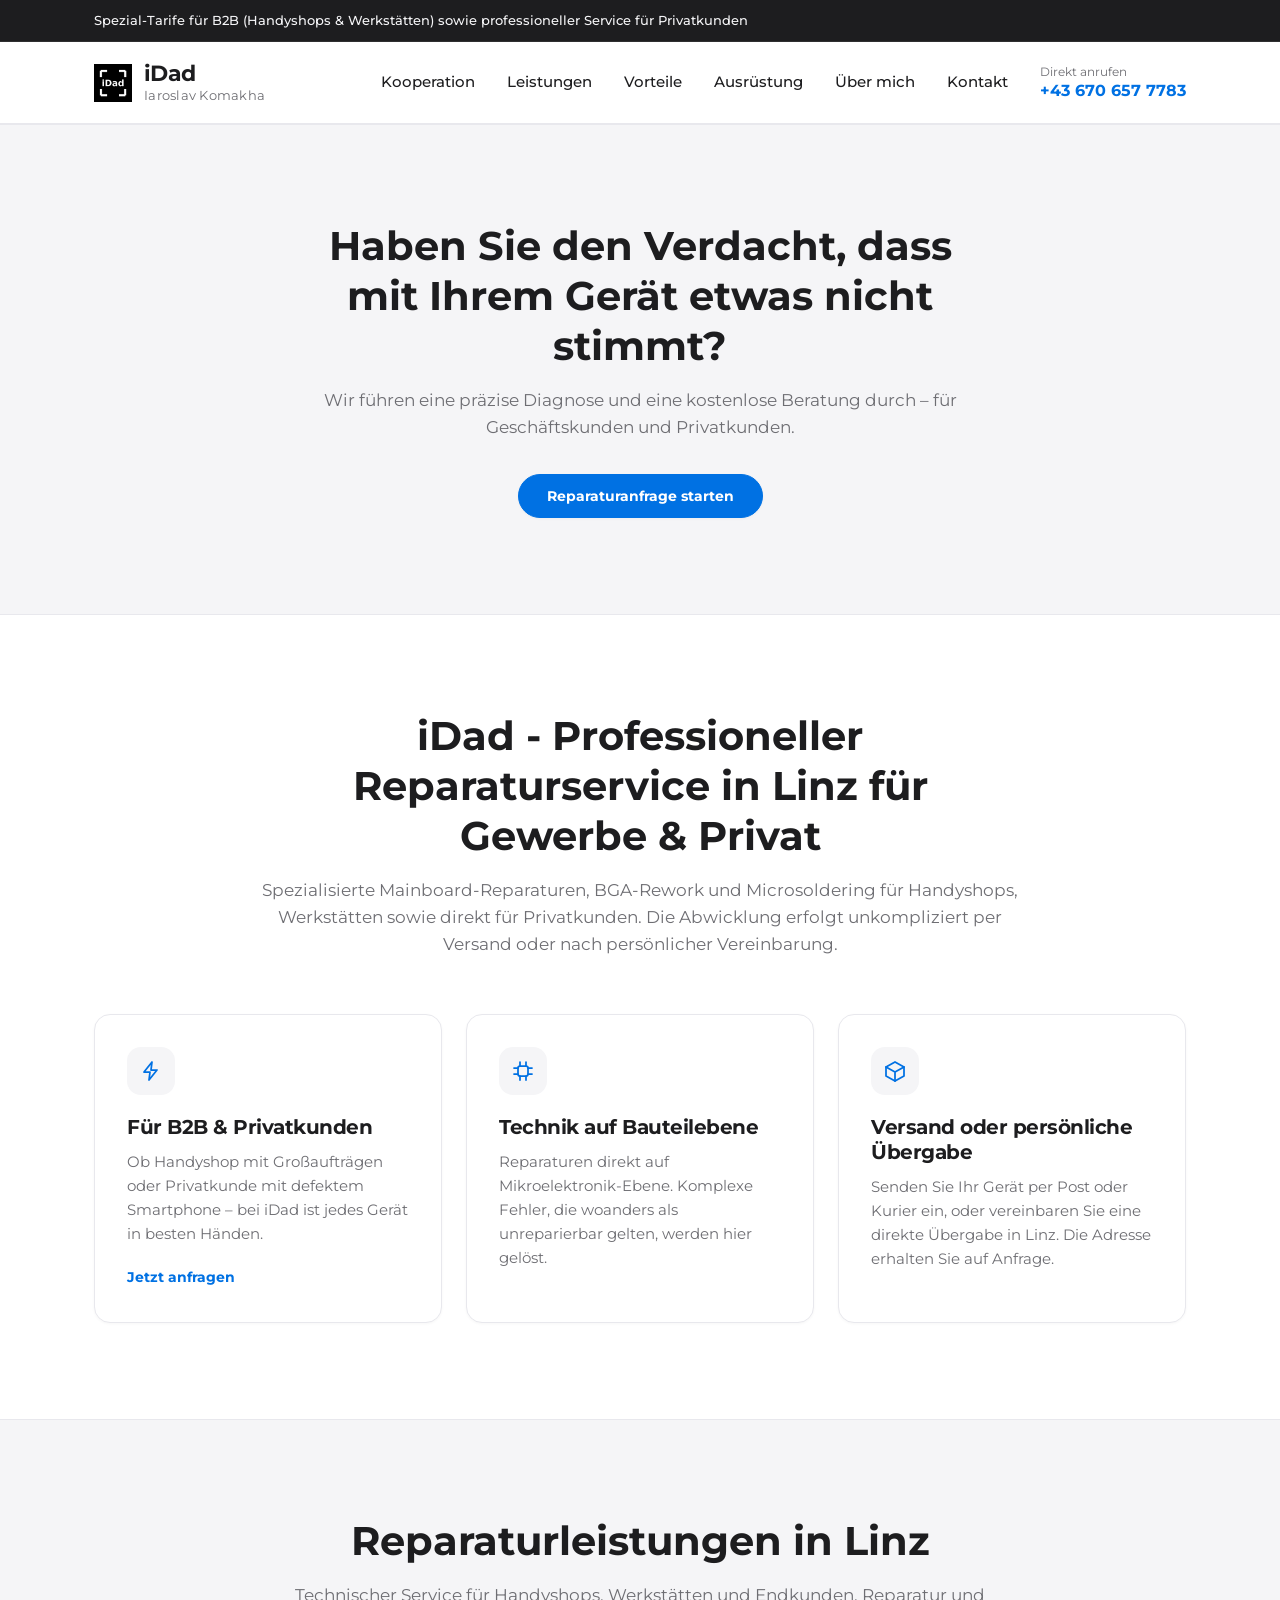
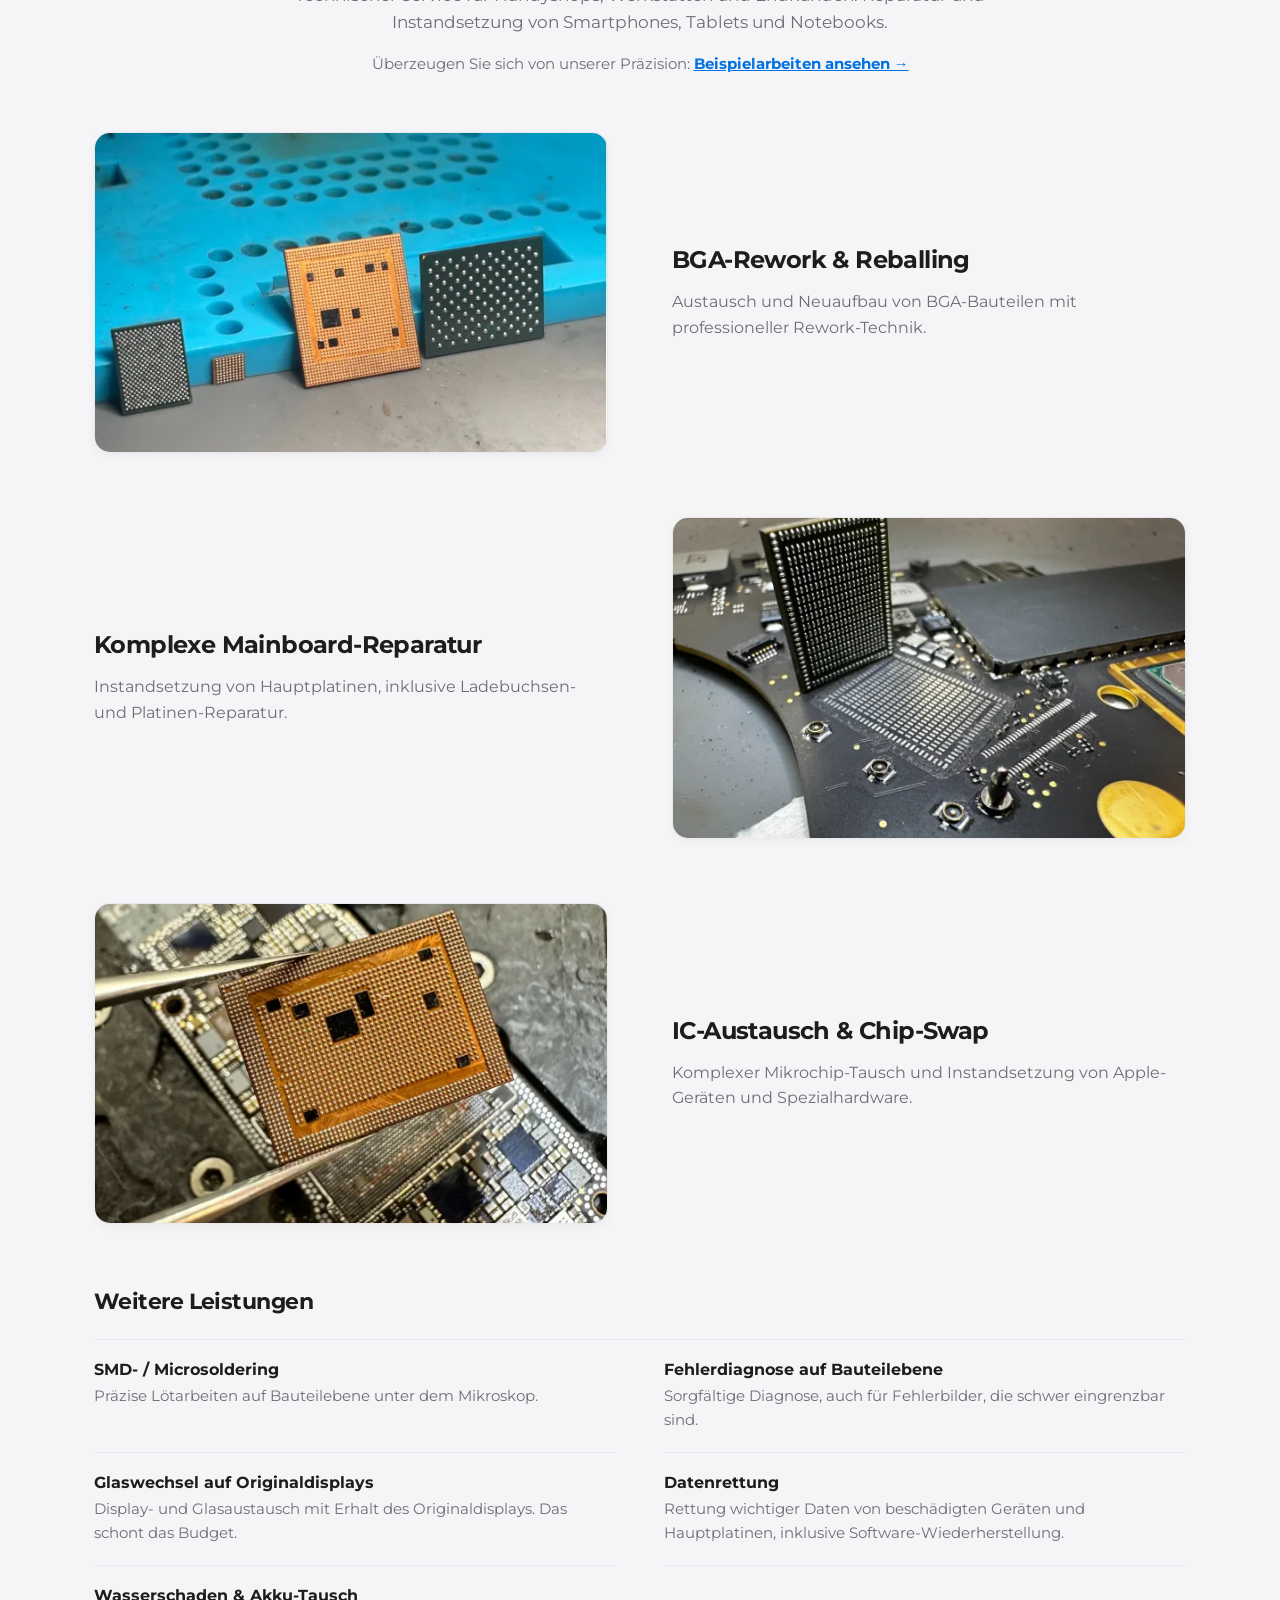
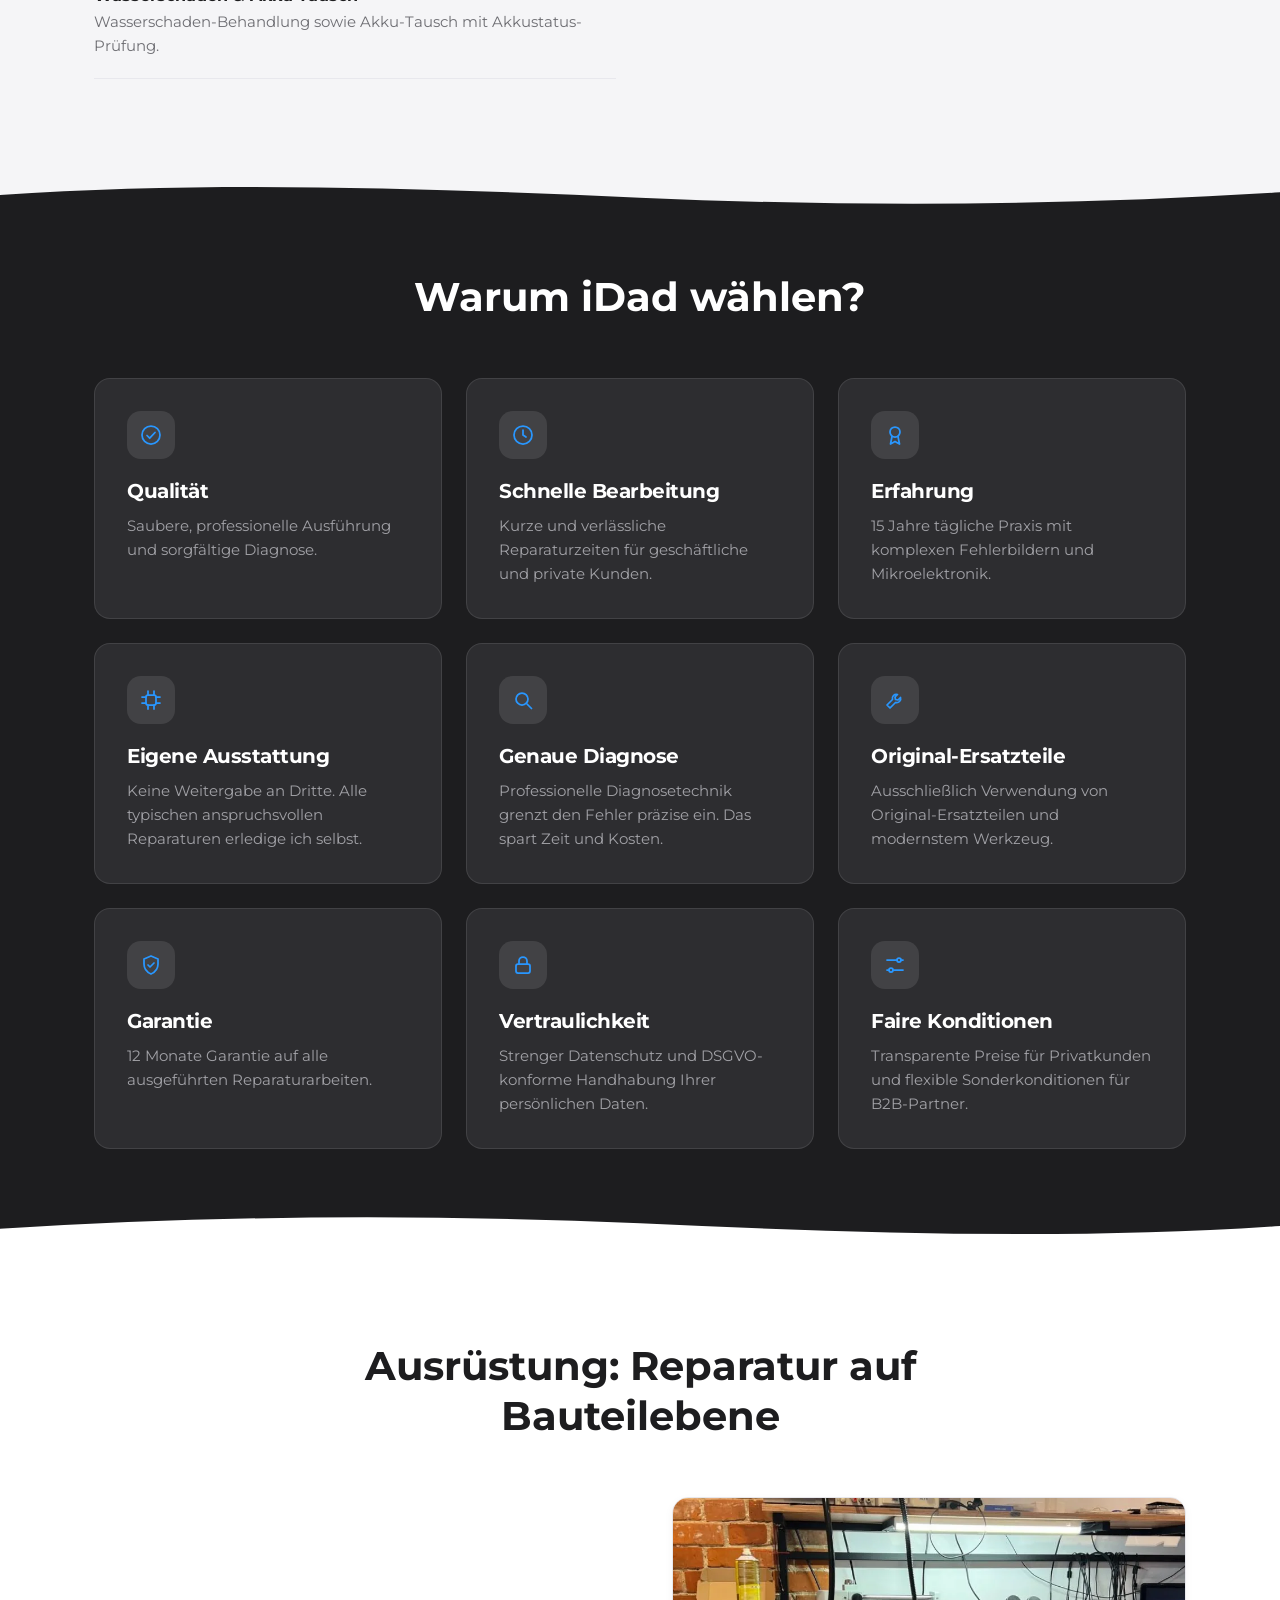
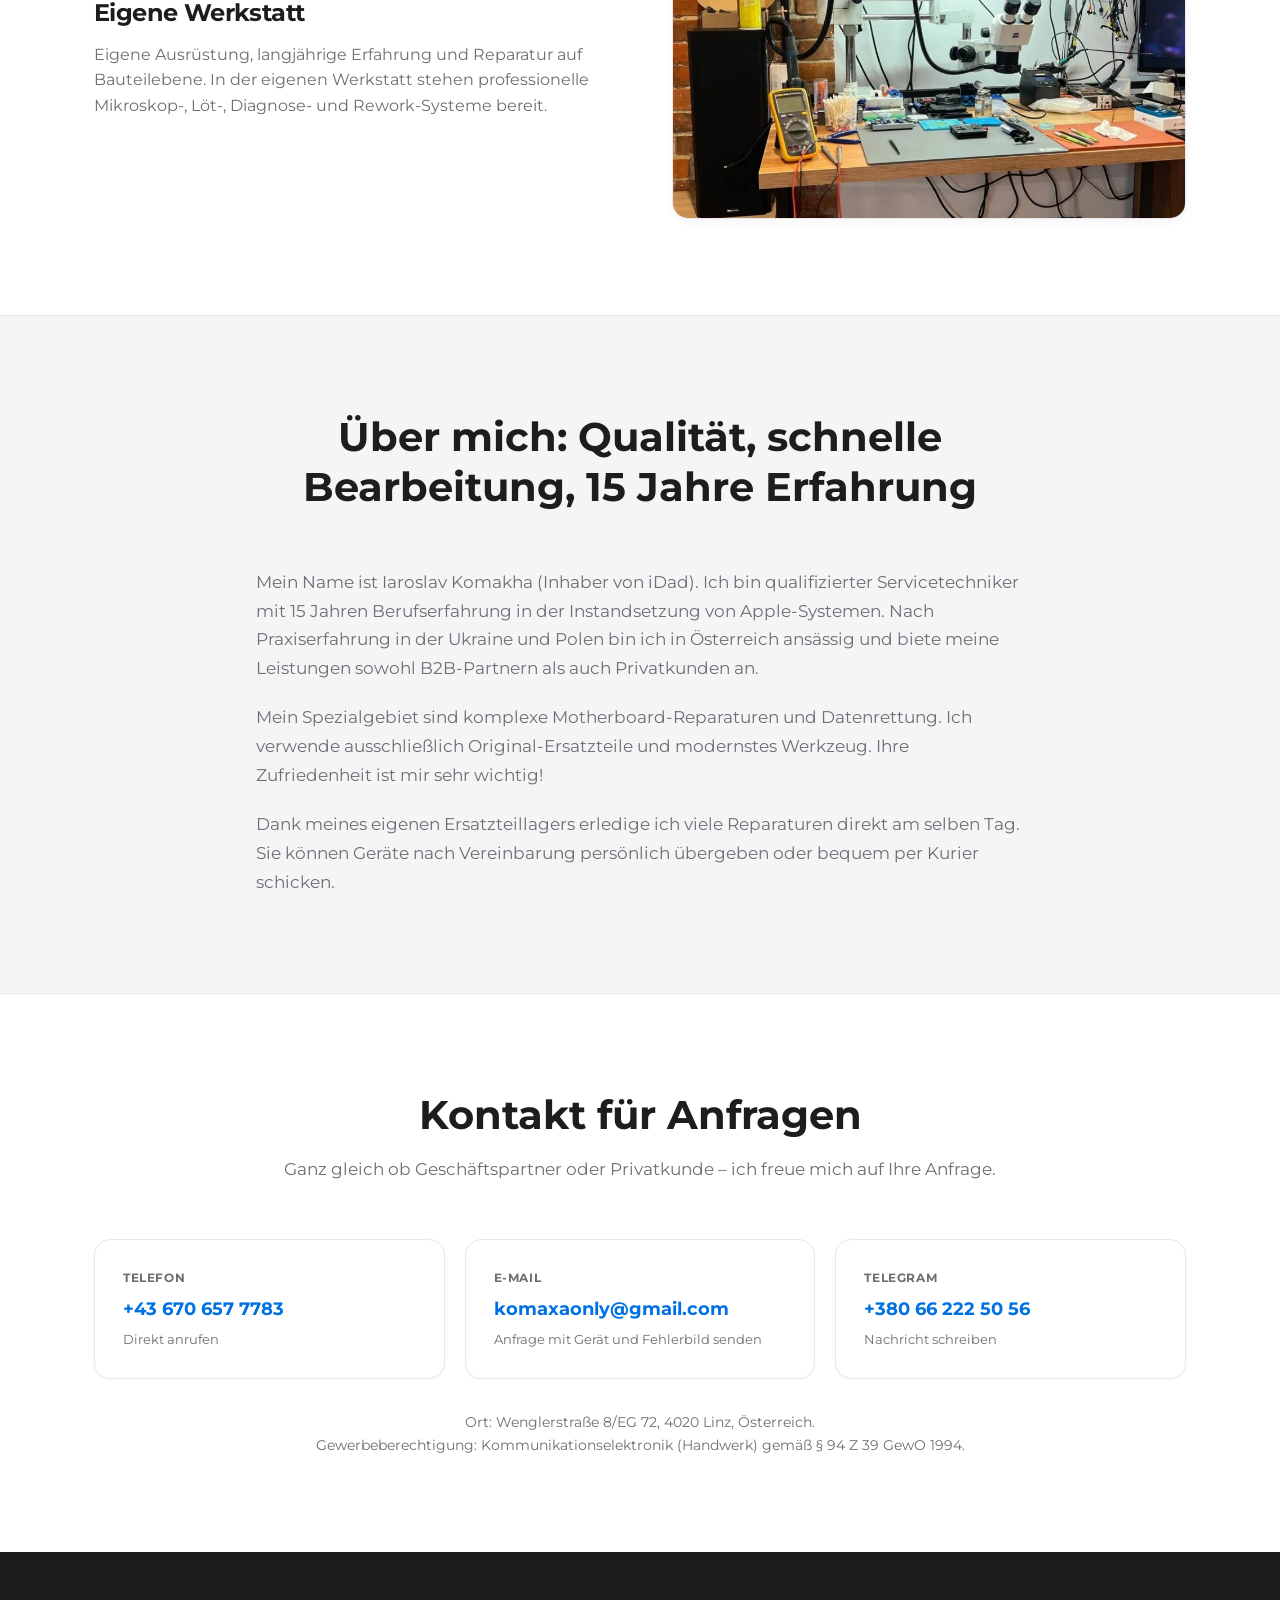
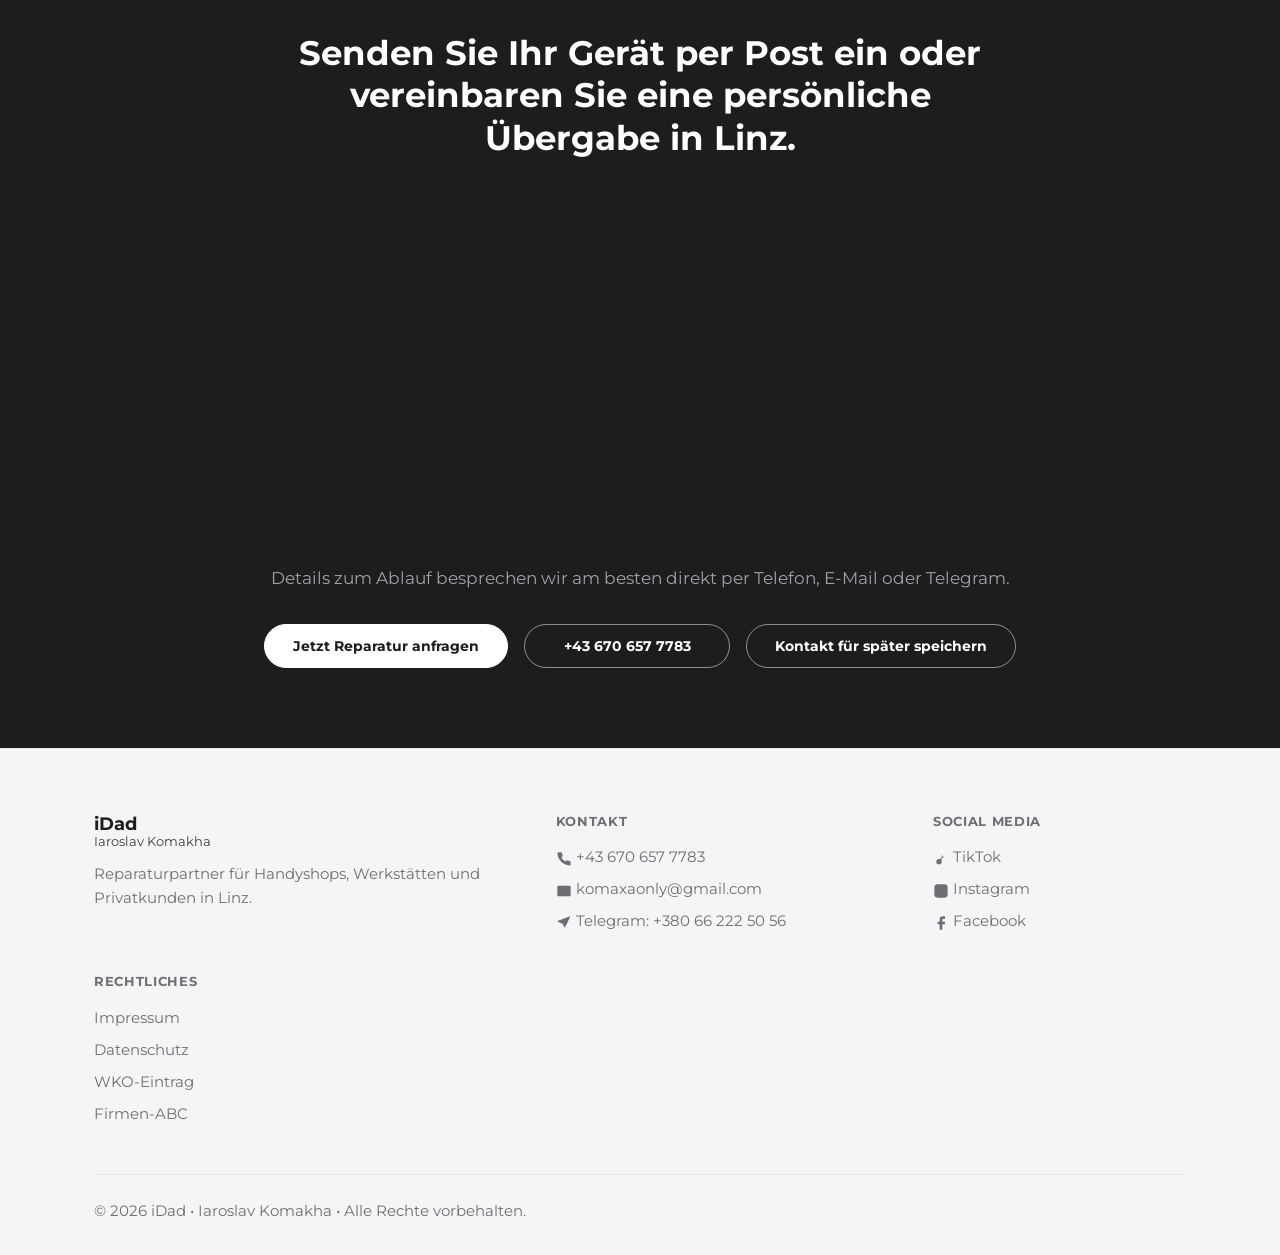
==== index.html @ 67cb8741 "Add files via upload" ====
<!DOCTYPE html>
<html lang="de-AT">
<head>
    <meta charset="utf-8">
    <meta name="viewport" content="width=device-width, initial-scale=1">
    <title>iDad - Iaroslav Komakha | B2B &amp; Privat - Reparaturservice in Linz</title>
    <meta name="description" content="iDad - Iaroslav Komakha: Reparaturservice in Linz für Handyshops, Werkstätten und Privatkunden. Mainboard-Reparaturen, BGA-Rework, Reballing, Microsoldering und Datenrettung.">
    <meta property="og:type" content="website">
    <meta property="og:title" content="iDad - Iaroslav Komakha | B2B & Privat - Reparaturservice in Linz">
    <meta property="og:description" content="Komplexe Mainboard-Reparaturen, BGA-Rework, Microsoldering und Datenrettung für Gewerbe und Privatkunden.">
    <meta property="og:url" content="https://reparaturpartner-linz.vercel.app/">
    <meta name="twitter:card" content="summary">
    <meta name="robots" content="index, follow">
    <meta name="author" content="Iaroslav Komakha">
    <meta name="theme-color" content="#00377b">
    <link rel="canonical" href="https://reparaturpartner-linz.vercel.app/">
    
    <link rel="icon" href="favicon.ico" type="image/x-icon">

    <link rel="preload" href="fonts/montserrat-latin-400-normal.woff2" as="font" type="font/woff2" crossorigin>
    <link rel="preload" href="fonts/montserrat-latin-700-normal.woff2" as="font" type="font/woff2" crossorigin>
    <link rel="stylesheet" href="styles.css">
    <script src="script.js" defer></script>
    <script type="application/ld+json">
    {
      "@context": "https://schema.org",
      "@type": "LocalBusiness",
      "name": "iDad - Iaroslav Komakha",
      "url": "https://reparaturpartner-linz.vercel.app/",
      "telephone": "+43 670 657 7783",
      "email": "komaxaonly@gmail.com",
      "address": {
        "@type": "PostalAddress",
        "streetAddress": "Wenglerstraße 8/EG 72",
        "postalCode": "4020",
        "addressLocality": "Linz",
        "addressCountry": "AT"
      },
      "areaServed": "Österreich",
      "sameAs": [
        "https://firmen.wko.at/iaroslav-komakha/ober%C3%B6sterreich/?firmaid=014bb881-d39e-4198-9e74-b0991da9c404",
        "https://www.firmenabc.at/iaroslav-komakha_HAVQi",
        "https://www.tiktok.com/@idad.apple.service",
        "https://www.instagram.com/idad.service.linz/",
        "https://www.facebook.com/komaxaonly"
      ],
      "hasOfferCatalog": {
        "@type": "OfferCatalog",
        "name": "Reparaturleistungen",
        "itemListElement": [
          { "@type": "Offer", "itemOffered": { "@type": "Service", "name": "Komplexe Mainboard-Reparatur" } },
          { "@type": "Offer", "itemOffered": { "@type": "Service", "name": "BGA-Rework und Reballing" } },
          { "@type": "Offer", "itemOffered": { "@type": "Service", "name": "SMD- und Microsoldering" } },
          { "@type": "Offer", "itemOffered": { "@type": "Service", "name": "Fehlerdiagnose auf Bauteilebene" } },
          { "@type": "Offer", "itemOffered": { "@type": "Service", "name": "Glaswechsel auf Originaldisplays" } },
          { "@type": "Offer", "itemOffered": { "@type": "Service", "name": "Datenrettung" } },
          { "@type": "Offer", "itemOffered": { "@type": "Service", "name": "IC-Austausch und Chip-Swap" } }
        ]
      }
    }
    </script>
</head>
<body>
    <a class="skip-link" href="#inhalt">Zum Inhalt springen</a>

    <svg width="0" height="0" style="position:absolute" aria-hidden="true" focusable="false">
        <defs>
            <symbol id="i-check" viewBox="0 0 24 24"><circle cx="12" cy="12" r="9"/><path d="M8 12.5l2.7 2.7L16 9.5"/></symbol>
            <symbol id="i-clock" viewBox="0 0 24 24"><circle cx="12" cy="12" r="9"/><path d="M12 7v5l3 2"/></symbol>
            <symbol id="i-medal" viewBox="0 0 24 24"><circle cx="12" cy="9" r="5"/><path d="M9 13.5L7.5 21l4.5-2.5 4.5 2.5-1.5-7.5"/></symbol>
            <symbol id="i-chip" viewBox="0 0 24 24"><rect x="7" y="7" width="10" height="10" rx="2"/><path d="M9 3v4M15 3v4M9 17v4M15 17v4M3 9h4M3 15h4M17 9h4M17 15h4"/></symbol>
            <symbol id="i-shield" viewBox="0 0 24 24"><path d="M12 3l7 3v5c0 4.5-3 8.2-7 10-4-1.8-7-5.5-7-10V6z"/><path d="M9 12l2 2 4-4"/></symbol>
            <symbol id="i-search" viewBox="0 0 24 24"><circle cx="11" cy="11" r="6"/><path d="M16 16l4.5 4.5"/></symbol>
            <symbol id="i-wrench" viewBox="0 0 24 24"><path d="M14.5 6.5a4 4 0 0 0-5 5L4 17l3 3 5.5-5.5a4 4 0 0 0 5-5l-2.5 2.5-2.5-.5-.5-2.5z"/></symbol>
            <symbol id="i-lock" viewBox="0 0 24 24"><rect x="5" y="11" width="14" height="9" rx="2"/><path d="M8 11V8a4 4 0 0 1 8 0v3"/></symbol>
            <symbol id="i-sliders" viewBox="0 0 24 24"><path d="M4 7h10M18 7h2M4 17h2M10 17h10"/><circle cx="16" cy="7" r="2"/><circle cx="8" cy="17" r="2"/></symbol>
            <symbol id="i-bolt" viewBox="0 0 24 24"><path d="M13 3L5 13h6l-1 8 8-10h-6z"/></symbol>
            <symbol id="i-box" viewBox="0 0 24 24"><path d="M3 8l9-5 9 5v9l-9 5-9-5z"/><path d="M3 8l9 5 9-5M12 13v9"/></symbol>
            <symbol id="i-phone" viewBox="0 0 24 24"><path d="M22 16.92v3a2 2 0 0 1-2.18 2 19.79 19.79 0 0 1-8.63-3.07 19.5 19.5 0 0 1-6-6 19.79 19.79 0 0 1-3.07-8.67A2 2 0 0 1 4.11 2h3a2 2 0 0 1 2 1.72 12.84 12.84 0 0 0 .7 2.81 2 2 0 0 1-.45 2.11L8.09 9.91a16 16 0 0 0 6 6l1.27-1.27a2 2 0 0 1 2.11-.45 12.84 12.84 0 0 0 2.81.7A2 2 0 0 1 22 16.92z"/></symbol>
            <symbol id="i-mail" viewBox="0 0 24 24"><path d="M4 4h16c1.1 0 2 .9 2 2v12c0 1.1-.9 2-2 2H4c-1.1 0-2-.9-2-2V6c0-1.1.9-2 2-2z"/><polyline points="22,6 12,13 2,6"/></symbol>
            <symbol id="i-telegram" viewBox="0 0 24 24"><path d="M21.5 2L2 9.5l8 3.5L21.5 2z"/><path d="M10 13l2.5 6L16 14l5.5-12L2 9.5l8 3.5z"/></symbol>
            <symbol id="i-tiktok" viewBox="0 0 24 24"><path d="M9 12a4 4 0 1 0 4 4V4a5 5 0 0 0 5 5"/></symbol>
            <symbol id="i-instagram" viewBox="0 0 24 24"><rect x="2" y="2" width="20" height="20" rx="5" ry="5"/><path d="M16 11.37A4 4 0 1 1 12.63 8 4 4 0 0 1 16 11.37z"/><line x1="17.5" y1="6.5" x2="17.51" y2="6.5"/></symbol>
            <symbol id="i-facebook" viewBox="0 0 24 24"><path d="M18 2h-3a5 5 0 0 0-5 5v3H7v4h3v8h4v-8h3.8l.2-4h-4V7a1 1 0 0 1 1-1h3z"/></symbol>
        </defs>
    </svg>

    <div class="site-top">
        <p class="promo">
            <span class="container">
                <span>Spezial-Tarife für B2B (Handyshops &amp; Werkstätten) sowie professioneller Service für Privatkunden</span>
            </span>
        </p>

        <header class="site-header">
            <div class="container site-header-container">
                <a class="brand brand-centered" href="index.html">
                    <img src="img/logo.ico" alt="iDad Logo" class="brand-logo" style="height: 38px; width: auto;">
                    <span class="brand-text">
                        <strong>iDad</strong>
                        <small>Iaroslav Komakha</small>
                    </span>
                </a>
                
                <div class="header-nav-row">
                    <button class="nav-toggle" type="button" aria-expanded="false" aria-controls="site-nav">Menü</button>
                    <nav class="site-nav" id="site-nav" aria-label="Hauptnavigation">
                        <ul>
                            <li><a href="#kooperation">Kooperation</a></li>
                            <li><a href="#leistungen">Leistungen</a></li>
                            <li><a href="#vorteile">Vorteile</a></li>
                            <li><a href="#ausruestung">Ausrüstung</a></li>
                            <li><a href="#ueber-mich">Über mich</a></li>
                            <li><a href="#kontakt">Kontakt</a></li>
                        </ul>
                    </nav>
                    <a class="header-contact" href="tel:+436706577783">
                        <span class="label">Direkt anrufen</span>
                        <span class="value">+43&nbsp;670&nbsp;657&nbsp;7783</span>
                    </a>
                </div>
            </div>
        </header>
    </div>

    <main id="inhalt">

        <section id="anfrage" class="section section--alt">
            <div class="container" style="max-width: 46rem; text-align: center;">
                <div class="section-head" style="margin-bottom: 2rem;">
                    <h2>Haben Sie den Verdacht, dass mit Ihrem Gerät etwas nicht stimmt?</h2>
                    <p>Wir führen eine präzise Diagnose und eine kostenlose Beratung durch – für Geschäftskunden und Privatkunden.</p>
                </div>

                <button type="button" id="toggle-form-btn" class="btn btn--primary" style="cursor: pointer;">
                    Reparaturanfrage starten
                </button>

                <div id="form-container" class="form-toggle-container" hidden style="margin-top: 2.5rem; text-align: left;">
                    <div id="form-status" role="status" aria-live="polite" tabindex="-1" hidden style="padding: 1rem; border-radius: 0.5rem; margin-bottom: 1.5rem; font-size: 0.9375rem;"></div>

                    <form id="form" class="repair-contact-form" action="https://api.web3forms.com/submit" method="POST" style="display: grid; gap: 1.25rem;">
                        <input type="hidden" name="access_key" value="029de4c1-ca1f-46d5-9054-4d6a770d00f3">
                        <input type="hidden" name="subject" value="iDad Reparaturanfrage über die Website">
                        
                        <input type="checkbox" name="botcheck" class="hidden" style="display: none;">
                        
                        <div class="form-group" style="display: grid; gap: 0.375rem;">
                            <label for="user-name" style="font-weight: 700; font-size: 0.9375rem;">Name <span style="color: #d61634;">*</span></label>
                            <input type="text" id="user-name" name="name" required minlength="2" maxlength="100" autocomplete="name" style="padding: 0.75rem 1rem; border: 1px solid #d0d5dc; border-radius: 0.5rem; font: inherit;">
                        </div>

                        <div class="form-group" style="display: grid; gap: 0.375rem;">
                            <label for="user-phone" style="font-weight: 700; font-size: 0.9375rem;">Telefon <span style="color: #d61634;">*</span></label>
                            <input type="tel" id="user-phone" name="phone" required minlength="7" maxlength="25" pattern="[0-9+() /.-]{7,25}" autocomplete="tel" inputmode="tel" aria-describedby="phone-help" placeholder="+43 ..." title="Bitte geben Sie eine gültige Telefonnummer ein." style="padding: 0.75rem 1rem; border: 1px solid #d0d5dc; border-radius: 0.5rem; font: inherit;">
                            <span id="phone-help" style="font-size: 0.8125rem; color: #6e6e73;">Bitte geben Sie eine Telefonnummer mit mindestens 7 Zeichen ein.</span>
                        </div>

                        <div class="form-group" style="display: grid; gap: 0.375rem;">
                            <label for="device-info" style="font-weight: 700; font-size: 0.9375rem;">Gerät und Fehlerbeschreibung</label>
                            <textarea id="device-info" name="message" rows="4" placeholder="Geben Sie Gerätemodell und Symptom an..." style="padding: 0.75rem 1rem; border: 1px solid #d0d5dc; border-radius: 0.5rem; font: inherit; resize: vertical;"></textarea>
                        </div>

                        <button type="submit" class="btn btn--primary" style="justify-self: start; cursor: pointer;">Absenden</button>
                    </form>
                    <p style="margin-top: 1rem; font-size: 0.8125rem; color: #6e6e73;">Ihre Angaben werden zur Bearbeitung der Anfrage über Web3Forms übertragen. Einzelheiten finden Sie in der <a href="datenschutz.html">Datenschutzerklärung</a>.</p>
                </div>
            </div>
        </section>

        <section id="kooperation" class="section" aria-labelledby="kooperation-titel">
            <div class="container">
                <div class="section-head">
                    <h2 id="kooperation-titel">iDad - Professioneller Reparaturservice in Linz für Gewerbe &amp; Privat</h2>
                    <p>Spezialisierte Mainboard-Reparaturen, BGA-Rework und Microsoldering für Handyshops, Werkstätten sowie direkt für Privatkunden. Die Abwicklung erfolgt unkompliziert per Versand oder nach persönlicher Vereinbarung.</p>
                </div>
                <ul class="columns columns--3">
                    <li>
                        <span class="icon" aria-hidden="true"><svg><use href="#i-bolt"/></svg></span>
                        <h3>Für B2B &amp; Privatkunden</h3>
                        <p>Ob Handyshop mit Großaufträgen oder Privatkunde mit defektem Smartphone – bei iDad ist jedes Gerät in besten Händen.</p>
                        <a class="more" href="#kontakt">Jetzt anfragen</a>
                    </li>
                    <li>
                        <span class="icon" aria-hidden="true"><svg><use href="#i-chip"/></svg></span>
                        <h3>Technik auf Bauteilebene</h3>
                        <p>Reparaturen direkt auf Mikroelektronik-Ebene. Komplexe Fehler, die woanders als unreparierbar gelten, werden hier gelöst.</p>
                    </li>
                    <li>
                        <span class="icon" aria-hidden="true"><svg><use href="#i-box"/></svg></span>
                        <h3>Versand oder persönliche Übergabe</h3>
                        <p>Senden Sie Ihr Gerät per Post oder Kurier ein, oder vereinbaren Sie eine direkte Übergabe in Linz. Die Adresse erhalten Sie auf Anfrage.</p>
                    </li>
                </ul>
            </div>
        </section>

        <section id="leistungen" class="section section--alt" aria-labelledby="leistungen-titel">
            <div class="container">
                <div class="section-head">
                    <h2 id="leistungen-titel">Reparaturleistungen in Linz</h2>
                    <p>Technischer Service für Handyshops, Werkstätten und Endkunden. Reparatur und Instandsetzung von Smartphones, Tablets und Notebooks.</p>
                    <p style="margin-top: 1rem; font-size: 0.9375rem;">
                        Überzeugen Sie sich von unserer Präzision: 
                        <a href="beispielarbeiten.html" style="color: var(--accent); font-weight: 600; text-decoration: underline;">Beispielarbeiten ansehen &rarr;</a>
                    </p>
                </div>

                <div class="feature-list">
                    <article class="feature">
                        <img src="img/4.webp" width="800" height="600" loading="lazy" decoding="async" alt="BGA-Chips mit Lötkugeln auf einer Reballing-Matte">
                        <div>
                            <h3>BGA-Rework &amp; Reballing</h3>
                            <p>Austausch und Neuaufbau von BGA-Bauteilen mit professioneller Rework-Technik.</p>
                        </div>
                    </article>
                    <article class="feature">
                        <img src="img/2.webp" width="800" height="600" loading="lazy" decoding="async" alt="Ausgelöteter BGA-Chip über dem Lötbereich einer Apple-Platine">
                        <div>
                            <h3>Komplexe Mainboard-Reparatur</h3>
                            <p>Instandsetzung von Hauptplatinen, inklusive Ladebuchsen- und Platinen-Reparatur.</p>
                        </div>
                    </article>
                    <article class="feature">
                        <img src="img/3.webp" width="800" height="600" loading="lazy" decoding="async" alt="Mikrochip mit Lötkontakten in der Pinzette über einer Platine">
                        <div>
                            <h3>IC-Austausch &amp; Chip-Swap</h3>
                            <p>Komplexer Mikrochip-Tausch und Instandsetzung von Apple-Geräten und Spezialhardware.</p>
                        </div>
                    </article>
                </div>

                <h3 class="subhead">Weitere Leistungen</h3>
                <ul class="service-list">
                    <li>
                        <h3>SMD- / Microsoldering</h3>
                        <p>Präzise Lötarbeiten auf Bauteilebene unter dem Mikroskop.</p>
                    </li>
                    <li>
                        <h3>Fehlerdiagnose auf Bauteilebene</h3>
                        <p>Sorgfältige Diagnose, auch für Fehlerbilder, die schwer eingrenzbar sind.</p>
                    </li>
                    <li>
                        <h3>Glaswechsel auf Originaldisplays</h3>
                        <p>Display- und Glasaustausch mit Erhalt des Originaldisplays. Das schont das Budget.</p>
                    </li>
                    <li>
                        <h3>Datenrettung</h3>
                        <p>Rettung wichtiger Daten von beschädigten Geräten und Hauptplatinen, inklusive Software-Wiederherstellung.</p>
                    </li>
                    <li>
                        <h3>Wasserschaden &amp; Akku-Tausch</h3>
                        <p>Wasserschaden-Behandlung sowie Akku-Tausch mit Akkustatus-Prüfung.</p>
                    </li>
                </ul>
            </div>
        </section>

        <section id="vorteile" class="section section--blue" aria-labelledby="vorteile-titel">
            <div class="wave wave--top wave--surface" aria-hidden="true">
                <svg viewBox="0 0 1440 48" preserveAspectRatio="none"><path d="M0 48V22C240 2 480 0 720 14s480 26 720 4v30z"/></svg>
            </div>
            <div class="container">
                <div class="section-head">
                    <h2 id="vorteile-titel">Warum iDad wählen?</h2>
                </div>
                <ul class="columns columns--on-blue columns--2-3">
                    <li>
                        <span class="icon" aria-hidden="true"><svg><use href="#i-check"/></svg></span>
                        <h3>Qualität</h3>
                        <p>Saubere, professionelle Ausführung und sorgfältige Diagnose.</p>
                    </li>
                    <li>
                        <span class="icon" aria-hidden="true"><svg><use href="#i-clock"/></svg></span>
                        <h3>Schnelle Bearbeitung</h3>
                        <p>Kurze und verlässliche Reparaturzeiten für geschäftliche und private Kunden.</p>
                    </li>
                    <li>
                        <span class="icon" aria-hidden="true"><svg><use href="#i-medal"/></svg></span>
                        <h3>Erfahrung</h3>
                        <p>15 Jahre tägliche Praxis mit komplexen Fehlerbildern und Mikroelektronik.</p>
                    </li>
                    <li>
                        <span class="icon" aria-hidden="true"><svg><use href="#i-chip"/></svg></span>
                        <h3>Eigene Ausstattung</h3>
                        <p>Keine Weitergabe an Dritte. Alle typischen anspruchsvollen Reparaturen erledige ich selbst.</p>
                    </li>
                    <li>
                        <span class="icon" aria-hidden="true"><svg><use href="#i-search"/></svg></span>
                        <h3>Genaue Diagnose</h3>
                        <p>Professionelle Diagnosetechnik grenzt den Fehler präzise ein. Das spart Zeit und Kosten.</p>
                    </li>
                    <li>
                        <span class="icon" aria-hidden="true"><svg><use href="#i-wrench"/></svg></span>
                        <h3>Original-Ersatzteile</h3>
                        <p>Ausschließlich Verwendung von Original-Ersatzteilen und modernstem Werkzeug.</p>
                    </li>
                    <li>
                        <span class="icon" aria-hidden="true"><svg><use href="#i-shield"/></svg></span>
                        <h3>Garantie</h3>
                        <p>12 Monate Garantie auf alle ausgeführten Reparaturarbeiten.</p>
                    </li>
                    <li>
                        <span class="icon" aria-hidden="true"><svg><use href="#i-lock"/></svg></span>
                        <h3>Vertraulichkeit</h3>
                        <p>Strenger Datenschutz und DSGVO-konforme Handhabung Ihrer persönlichen Daten.</p>
                    </li>
                    <li>
                        <span class="icon" aria-hidden="true"><svg><use href="#i-sliders"/></svg></span>
                        <h3>Faire Konditionen</h3>
                        <p>Transparente Preise für Privatkunden und flexible Sonderkonditionen für B2B-Partner.</p>
                    </li>
                </ul>
            </div>
            <div class="wave wave--bottom wave--white" aria-hidden="true">
                <svg viewBox="0 0 1440 48" preserveAspectRatio="none"><path d="M0 48V22C240 2 480 0 720 14s480 26 720 4v30z"/></svg>
            </div>
        </section>

        <section id="ausruestung" class="section" aria-labelledby="ausruestung-titel">
            <div class="container">
                <div class="section-head">
                    <h2 id="ausruestung-titel">Ausrüstung: Reparatur auf Bauteilebene</h2>
                </div>
                <article class="feature">
                    <img src="img/1.webp" width="800" height="600" loading="lazy" decoding="async" alt="Werkbank mit Stereomikroskop, Lötstation und Multimeter">
                    <div>
                        <h3>Eigene Werkstatt</h3>
                        <p>Eigene Ausrüstung, langjährige Erfahrung und Reparatur auf Bauteilebene. In der eigenen Werkstatt stehen professionelle Mikroskop-, Löt-, Diagnose- und Rework-Systeme bereit.</p>
                    </div>
                </article>
            </div>
        </section>

        <section id="ueber-mich" class="section section--alt" aria-labelledby="ueber-mich-titel">
            <div class="container">
                <div class="section-head">
                    <h2 id="ueber-mich-titel">Über mich: Qualität, schnelle Bearbeitung, 15 Jahre Erfahrung</h2>
                </div>
                <div class="about-text">
                    <p>Mein Name ist Iaroslav Komakha (Inhaber von iDad). Ich bin qualifizierter Servicetechniker mit 15 Jahren Berufserfahrung in der Instandsetzung von Apple-Systemen. Nach Praxiserfahrung in der Ukraine und Polen bin ich in Österreich ansässig und biete meine Leistungen sowohl B2B-Partnern als auch Privatkunden an.</p>
                    <p>Mein Spezialgebiet sind komplexe Motherboard-Reparaturen und Datenrettung. Ich verwende ausschließlich Original-Ersatzteile und modernstes Werkzeug. Ihre Zufriedenheit ist mir sehr wichtig!</p>
                    <p>Dank meines eigenen Ersatzteillagers erledige ich viele Reparaturen direkt am selben Tag. Sie können Geräte nach Vereinbarung persönlich übergeben oder bequem per Kurier schicken.</p>
                </div>
            </div>
        </section>

        <section id="kontakt" class="section" aria-labelledby="kontakt-titel">
            <div class="container">
                <div class="section-head">
                    <h2 id="kontakt-titel">Kontakt für Anfragen</h2>
                    <p>Ganz gleich ob Geschäftspartner oder Privatkunde – ich freue mich auf Ihre Anfrage.</p>
                </div>

                <ul class="contact-grid">
                    <li>
                        <a class="contact-card" href="tel:+436706577783">
                            <span class="label">Telefon</span>
                            <span class="value">+43&nbsp;670&nbsp;657&nbsp;7783</span>
                            <span class="hint">Direkt anrufen</span>
                        </a>
                    </li>
                    <li>
                        <a class="contact-card" href="mailto:komaxaonly@gmail.com?subject=Reparatur%20Anfrage&amp;body=Name%3A%0AGer%C3%A4t%20und%20Modell%3A%0AFehlerbild%3A%0ATelefonnummer%20f%C3%BCr%20R%C3%ückruf%3A">
                            <span class="label">E-Mail</span>
                            <span class="value">komaxaonly@gmail.com</span>
                            <span class="hint">Anfrage mit Gerät und Fehlerbild senden</span>
                        </a>
                    </li>
                    <li>
                        <a class="contact-card" href="https://t.me/+380662225056" target="_blank" rel="noopener noreferrer">
                            <span class="label">Telegram</span>
                            <span class="value">+380&nbsp;66&nbsp;222&nbsp;50&nbsp;56</span>
                            <span class="hint">Nachricht schreiben</span>
                        </a>
                    </li>
                </ul>

                <p class="contact-note">Ort: Wenglerstraße 8/EG 72, 4020 Linz, Österreich.<br> Gewerbeberechtigung: Kommunikationselektronik (Handwerk) gemäß § 94 Z 39 GewO 1994.</p>
            </div>
        </section>

        <section class="cta" aria-labelledby="cta-titel">
            <div class="container">
                <h2 id="cta-titel">Senden Sie Ihr Gerät per Post ein oder vereinbaren Sie eine persönliche Übergabe in Linz.</h2>
                <div style="width: 100%; max-width: 600px; margin: 1.5rem auto;">
                    <iframe src="https://www.google.com/maps/embed?pb=!1m18!1m12!1m3!1d2662.45689!2d14.285!3d48.305!2m3!1f0!2f0!3f0!3m2!1i1024!2i768!4f13.1!3m3!1m2!1s0x4773979!2sWenglerstra%C3%9Fe+8%2C+4020+Linz!5e0!3m2!1sde!2sat!4v1!5m2!1sde!2sat" width="100%" height="350" style="border:0; border-radius: 0.5rem;" allowfullscreen="" loading="lazy" referrerpolicy="no-referrer-when-downgrade" title="Standort iDad in Linz auf Google Maps"></iframe>
                </div>
                <p>Details zum Ablauf besprechen wir am besten direkt per Telefon, E-Mail oder Telegram.</p>
                <div class="btn-row">
                    <a class="btn btn--light" href="#anfrage">Jetzt Reparatur anfragen</a>
                    <a class="btn btn--outline-light" href="tel:+436706577783">+43&nbsp;670&nbsp;657&nbsp;7783</a>
                    <a class="btn btn--outline-light" href="reparaturpartner.vcf" download>Kontakt für später speichern</a>
                </div>
            </div>
        </section>
    </main>

    <footer class="site-footer">
        <div class="container">
            <div class="footer-grid">
                <div>
                    <p class="footer-name" style="line-height: 1.2;">
                        <strong style="display: block; font-size: 1.1rem;">iDad</strong>
                        <small style="display: block; font-weight: normal; font-size: 0.8rem; opacity: 0.85;">Iaroslav Komakha</small>
                    </p>
                    <p>Reparaturpartner für Handyshops, Werkstätten und Privatkunden in Linz.</p>
                </div>
                <div>
                    <h2>Kontakt</h2>
                    <ul>
                        <li><svg width="16" height="16" fill="currentColor" style="vertical-align: middle; margin-right: 4px;" aria-hidden="true"><use href="#i-phone"/></svg><a href="tel:+436706577783">+43&nbsp;670&nbsp;657&nbsp;7783</a></li>
                        <li><svg width="16" height="16" fill="currentColor" style="vertical-align: middle; margin-right: 4px;" aria-hidden="true"><use href="#i-mail"/></svg><a href="mailto:komaxaonly@gmail.com">komaxaonly@gmail.com</a></li>
                        <li><svg width="16" height="16" fill="currentColor" style="vertical-align: middle; margin-right: 4px;" aria-hidden="true"><use href="#i-telegram"/></svg><a href="https://t.me/+380662225056" target="_blank" rel="noopener noreferrer">Telegram: +380&nbsp;66&nbsp;222&nbsp;50&nbsp;56</a></li>
                    </ul>
                </div>
                <div>
                    <h2>Social Media</h2>
                    <ul>
                        <li><svg width="16" height="16" fill="currentColor" style="vertical-align: middle; margin-right: 4px;" aria-hidden="true"><use href="#i-tiktok"/></svg><a href="https://www.tiktok.com/@idad.apple.service" target="_blank" rel="noopener noreferrer">TikTok</a></li>
                        <li><svg width="16" height="16" fill="currentColor" style="vertical-align: middle; margin-right: 4px;" aria-hidden="true"><use href="#i-instagram"/></svg><a href="https://www.instagram.com/idad.service.linz/" target="_blank" rel="noopener noreferrer">Instagram</a></li>
                        <li><svg width="16" height="16" fill="currentColor" style="vertical-align: middle; margin-right: 4px;" aria-hidden="true"><use href="#i-facebook"/></svg><a href="https://www.facebook.com/komaxaonly" target="_blank" rel="noopener noreferrer">Facebook</a></li>
                    </ul>
                </div>
                <div>
                    <h2>Rechtliches</h2>
                    <ul>
                        <li><a href="impressum.html">Impressum</a></li>
                        <li><a href="datenschutz.html">Datenschutz</a></li>
                        <li><a href="https://firmen.wko.at/iaroslav-komakha/ober%C3%B6sterreich/?firmaid=014bb881-d39e-4198-9e74-b0991da9c404" target="_blank" rel="noopener">WKO-Eintrag</a></li>
                        <li><a href="https://www.firmenabc.at/iaroslav-komakha_HAVQi" target="_blank" rel="noopener">Firmen-ABC</a></li>
                    </ul>
                </div>
            </div>
            <p class="copyright">&copy; 2026 iDad &bull; Iaroslav Komakha &bull; Alle Rechte vorbehalten.</p>
        </div>
    </footer>
</body>
</html>
---- styles.css ----
/* ==========================================================================
   iDad Apple Service - Iaroslav Komakha
   Premium Apple Design – iPhone Inspired
   Clean White / Space Black / Silver / Apple Blue
   ========================================================================== */

/* Schriftarten */
@font-face {
  font-family: "Montserrat";
  font-style: normal;
  font-weight: 400;
  font-display: swap;
  src: url("fonts/montserrat-latin-400-normal.woff2") format("woff2");
}

@font-face {
  font-family: "Montserrat";
  font-style: normal;
  font-weight: 500;
  font-display: swap;
  src: url("fonts/montserrat-latin-500-normal.woff2") format("woff2");
}

@font-face {
  font-family: "Montserrat";
  font-style: normal;
  font-weight: 700;
  font-display: swap;
  src: url("fonts/montserrat-latin-700-normal.woff2") format("woff2");
}

/* 1. Variablen */
:root {
  --text: #1d1d1f;
  --muted: #6e6e73;
  --muted-strong: #424245;

  --white: #ffffff;
  --surface: #f5f5f7;
  --surface-strong: #e8e8ed;

  --border: #e8e8ed;
  --line: #d2d2d7;

  --accent: #0071e3;
  --accent-hover: #0077ed;
  --accent-dark: #0066cc;
  --accent-deep: #004f9e;
  --accent-soft: #eaf3fc;
  --accent-border: #c6ddf5;

  --dark: #1d1d1f;
  --dark-soft: #2d2d30;
  --on-blue: #f5f5f7;

  --shadow-xs: 0 1px 3px rgba(0, 0, 0, 0.035);
  --shadow-sm: 0 3px 10px rgba(0, 0, 0, 0.045);
  --shadow-md: 0 8px 24px rgba(0, 0, 0, 0.075);
  --shadow-lg: 0 16px 40px rgba(0, 0, 0, 0.09);

  --container: 71.25rem;
  --gutter: 1.5rem;

  --font-body: Montserrat, "Helvetica Neue", Helvetica, Arial, sans-serif;
  --font-head: Montserrat, "Helvetica Neue", Helvetica, Arial, sans-serif;

  --img-fit: cover;
}

/* 2. Basis */
*,
*::before,
*::after {
  box-sizing: border-box;
}

html {
  -webkit-text-size-adjust: 100%;
  scroll-padding-top: 5rem;
}

body {
  display: flex;
  flex-direction: column;
  min-height: 100vh;
  min-height: 100dvh;
  margin: 0;
  font-family: var(--font-body);
  font-size: 1rem;
  line-height: 1.6;
  color: var(--muted);
  background: var(--white);
  -webkit-font-smoothing: antialiased;
}

h1,
h2,
h3,
p,
ul,
figure {
  margin: 0;
}

h1,
h2,
h3 {
  font-family: var(--font-head);
  font-weight: 700;
  line-height: 1.25;
  color: var(--text);
}

ul {
  padding: 0;
  list-style: none;
}

img {
  display: block;
  max-width: 100%;
  height: auto;
}

a {
  color: var(--accent);
  text-decoration: none;
  transition: color 0.18s ease;
}

a:hover {
  color: var(--accent-hover);
}

:focus-visible {
  outline: 3px solid var(--accent);
  outline-offset: 3px;
}

/* 3. Layout */
.container {
  width: 100%;
  max-width: var(--container);
  margin-inline: auto;
  padding-inline: var(--gutter);
}

main {
  flex: 1 0 auto;
}

.section {
  padding-block: 5rem;
}

.section--alt {
  background: var(--surface);
  border-top: 1px solid var(--border);
  border-bottom: 1px solid var(--border);
}

.section--blue {
  position: relative;
  padding-block: 6rem;
  color: var(--white);
  background: var(--dark);
}

.section-head {
  max-width: 48rem;
  margin: 0 auto 3.5rem;
  text-align: center;
}

.section-head h1,
.section-head h2 {
  font-size: clamp(1.75rem, 1.2rem + 1.8vw, 2.5rem);
  color: var(--text);
}

.section-head p {
  margin-top: 1rem;
  font-size: 1.0625rem;
  color: var(--muted);
}

.section--blue .section-head h1,
.section--blue .section-head h2,
.section--blue .section-head p {
  color: var(--white);
}

.skip-link {
  position: absolute;
  left: 1rem;
  top: -4rem;
  z-index: 100;
  padding: 0.5rem 1rem;
  font-weight: 700;
  color: var(--text);
  background: var(--white);
  border: 1px solid var(--text);
}

.skip-link:focus {
  top: 1rem;
}

/* 4. Komponenten */

/* Header und Promo */
.site-top {
  display: contents;
}

.promo {
  position: sticky;
  top: 0;
  z-index: 50;
  color: var(--on-blue);
  background: var(--dark);
  border-bottom: 1px solid rgba(255, 255, 255, 0.08);
}

.promo .container {
  display: flex;
  flex-wrap: wrap;
  align-items: center;
  justify-content: space-between;
  gap: 0.25rem 1.5rem;
  padding-block: 0.625rem;
  font-size: 0.8125rem;
  font-weight: 500;
}

.promo a {
  font-weight: 700;
  color: var(--white);
  white-space: nowrap;
}

.promo a:hover {
  color: #2997ff;
  text-decoration: underline;
}

.site-header {
  background: rgba(255, 255, 255, 0.94);
  -webkit-backdrop-filter: blur(16px);
  backdrop-filter: blur(16px);
  border-bottom: 1px solid var(--border);
}

.site-header .container {
  display: flex;
  flex-wrap: wrap;
  align-items: center;
  justify-content: space-between;
  gap: 1rem 2rem;
  padding-block: 1.25rem;
}

.brand {
  display: block;
  line-height: 1.2;
  color: var(--text);
  text-decoration: none;
}

.brand strong {
  display: block;
  font-family: var(--font-head);
  font-size: 1.375rem;
  font-weight: 700;
  letter-spacing: -0.035em;
}

.brand small {
  display: block;
  margin-top: 0.15rem;
  font-size: 0.75rem;
  letter-spacing: 0.02em;
  color: var(--muted);
}

.header-contact {
  display: block;
  line-height: 1.2;
  text-decoration: none;
  color: var(--text);
}

.header-contact .label {
  display: block;
  font-size: 0.75rem;
  color: var(--muted);
}

.header-contact .value {
  display: block;
  margin-top: 0.1rem;
  font-size: 1rem;
  font-weight: 700;
  color: var(--accent);
  white-space: nowrap;
}

.header-contact:hover .value {
  color: var(--accent-hover);
}

/* Navigation */
.nav-toggle {
  display: none;
  padding: 0.5rem 1.25rem;
  font: inherit;
  font-size: 0.875rem;
  font-weight: 600;
  color: var(--text);
  background: var(--surface);
  border: 1px solid var(--border);
  border-radius: 999px;
  cursor: pointer;
  transition: background 0.18s ease, border-color 0.18s ease;
}

.nav-toggle:hover {
  background: var(--surface-strong);
  border-color: var(--line);
}

.nav-toggle[aria-expanded="true"] {
  color: var(--white);
  background: var(--accent);
  border-color: var(--accent);
}

.site-nav ul {
  display: flex;
  flex-wrap: wrap;
  gap: 0.25rem 2rem;
}

.site-nav a {
  display: block;
  padding-block: 0.25rem;
  font-size: 0.9375rem;
  font-weight: 500;
  color: var(--text);
  border-bottom: 2px solid transparent;
  transition: color 0.18s ease, border-color 0.18s ease;
}

.site-nav a:hover {
  color: var(--accent);
  border-bottom-color: var(--accent);
}

/* Mobile Navigation */
@media (max-width: 47.99em) {
  .js .nav-toggle {
    display: inline-block;
    order: 2;
  }

  .header-contact {
    order: 1;
  }

  .js .site-nav {
    display: none;
    order: 3;
    flex-basis: 100%;
    padding-top: 1rem;
  }

  .js .site-nav.is-open {
    display: block;
  }

  .js .site-nav ul {
    flex-direction: column;
    gap: 0;
  }

  .js .site-nav a {
    padding-block: 0.75rem;
    border-top: 1px solid var(--border);
    border-bottom: none;
  }
}

/* Buttons */
.btn {
  display: inline-block;
  padding: 0.875rem 1.75rem;
  font-family: var(--font-body);
  font-size: 0.875rem;
  font-weight: 600;
  line-height: 1;
  text-align: center;
  text-decoration: none;
  border: 1px solid transparent;
  border-radius: 999px;
  transition: background-color 0.18s ease,
              color 0.18s ease,
              border-color 0.18s ease,
              box-shadow 0.18s ease,
              transform 0.18s ease;
}

.btn--primary {
  color: var(--white);
  background: var(--accent);
  border-color: var(--accent);
  box-shadow: var(--shadow-xs);
}

.btn--primary:hover {
  color: var(--white);
  background: var(--accent-hover);
  border-color: var(--accent-hover);
  box-shadow: var(--shadow-sm);
}

.btn--secondary {
  color: var(--accent);
  background: var(--white);
  border-color: var(--accent);
}

.btn--secondary:hover {
  color: var(--white);
  background: var(--accent);
  border-color: var(--accent);
}

.btn--light {
  color: var(--text);
  background: var(--white);
  border-color: var(--white);
}

.btn--light:hover {
  color: var(--text);
  background: var(--surface);
  border-color: var(--surface);
}

.btn--outline-light {
  color: var(--white);
  background: transparent;
  border-color: rgba(255, 255, 255, 0.5);
}

.btn--outline-light:hover {
  color: var(--dark);
  background: var(--white);
  border-color: var(--white);
}

.btn-row {
  display: flex;
  flex-wrap: wrap;
  gap: 1rem;
}

.btn-row .btn {
  flex: 1;
  display: flex;
  align-items: center;
  justify-content: center;
  text-align: center;
  white-space: nowrap;
}

/* Wellen */
.wave {
  position: absolute;
  left: 0;
  right: 0;
  height: 2rem;
  line-height: 0;
  pointer-events: none;
}

.wave svg {
  display: block;
  width: 100%;
  height: 100%;
}

.wave path {
  fill: var(--wave);
}

.wave--bottom {
  bottom: -1px;
}

.wave--top {
  top: -1px;
  transform: rotate(180deg);
}

.wave--white {
  --wave: var(--white);
}

.wave--surface {
  --wave: var(--surface);
}

/* Icons */
.icon {
  display: inline-flex;
  align-items: center;
  justify-content: center;
  width: 3rem;
  height: 3rem;
  margin-bottom: 1.25rem;
  color: var(--accent);
  background: var(--surface);
  border: none;
  border-radius: 0.875rem;
}

.icon svg {
  width: 1.5rem;
  height: 1.5rem;
  fill: none;
  stroke: currentColor;
  stroke-width: 1.75;
  stroke-linecap: round;
  stroke-linejoin: round;
}

.columns--on-blue .icon {
  color: #2997ff;
  background: rgba(255, 255, 255, 0.1);
  border-color: transparent;
}

/* Karten und Raster */
.columns {
  display: grid;
  gap: 1.5rem;
}

.columns li {
  padding: 2rem;
  background: var(--white);
  border: 1px solid var(--border);
  border-radius: 1rem;
  box-shadow: var(--shadow-xs);
  transition: border-color 0.2s ease,
              box-shadow 0.2s ease,
              transform 0.2s ease;
}

.columns li:hover {
  border-color: var(--line);
  box-shadow: var(--shadow-md);
  transform: translateY(-3px);
}

.columns h3 {
  font-size: 1.25rem;
  letter-spacing: -0.025em;
}

.columns p {
  margin-top: 0.625rem;
  font-size: 0.9375rem;
  line-height: 1.6;
  color: var(--muted);
}

.columns .more {
  display: inline-block;
  margin-top: 1.25rem;
  font-size: 0.875rem;
  font-weight: 700;
  color: var(--accent);
}

/* Karten auf dunklem Hintergrund */
.columns--on-blue li {
  background: var(--dark-soft);
  border: 1px solid rgba(255, 255, 255, 0.1);
  box-shadow: none;
}

.columns--on-blue li:hover {
  border-color: rgba(255, 255, 255, 0.25);
  box-shadow: var(--shadow-md);
}

.columns--on-blue h3 {
  color: var(--white);
}

.columns--on-blue p {
  color: #a1a1a6;
}

/* Leistungsübersicht */
.feature-list {
  display: grid;
  gap: 4rem;
}

.feature {
  display: grid;
  gap: 2.5rem;
  align-items: center;
}

.feature h3 {
  font-size: 1.5rem;
  letter-spacing: -0.025em;
}

.feature p {
  margin-top: 0.875rem;
  font-size: 1rem;
  line-height: 1.6;
  color: var(--muted);
}

.feature img {
  width: 100%;
  height: auto;
  aspect-ratio: 16 / 10;
  object-fit: var(--img-fit);
  object-position: center;
  background: var(--surface);
  border-radius: 1rem;
  border: 1px solid var(--border);
  box-shadow: var(--shadow-sm);
}

.subhead {
  margin-block: 4rem 1.5rem;
  font-size: 1.375rem;
  font-weight: 700;
  color: var(--text);
  letter-spacing: -0.025em;
}

/* Service-Liste */
.service-list {
  display: grid;
  gap: 0 3rem;
  border-top: 1px solid var(--border);
}

.service-list li {
  padding-block: 1.25rem;
  border-bottom: 1px solid var(--border);
}

.service-list h3 {
  font-size: 1rem;
  font-weight: 700;
  color: var(--text);
}

.service-list p {
  margin-top: 0.25rem;
  font-size: 0.9375rem;
  color: var(--muted);
}

/* Über uns */
.about-text {
  display: grid;
  gap: 1.25rem;
  max-width: 48rem;
  margin-inline: auto;
  font-size: 1.0625rem;
  line-height: 1.7;
  color: var(--muted);
}

.about-text strong {
  color: var(--text);
}

/* Kontaktkarten */
.contact-grid {
  display: grid;
  gap: 1.25rem;
}

.contact-card {
  display: block;
  height: 100%;
  padding: 1.75rem;
  color: var(--text);
  text-decoration: none;
  background: var(--white);
  border: 1px solid var(--border);
  border-radius: 1rem;
  box-shadow: var(--shadow-xs);
  transition: border-color 0.2s ease,
              box-shadow 0.2s ease,
              transform 0.2s ease;
}

.contact-card:hover {
  border-color: var(--accent-border);
  box-shadow: var(--shadow-md);
  transform: translateY(-2px);
}

.contact-card .label {
  display: block;
  font-size: 0.75rem;
  font-weight: 600;
  text-transform: uppercase;
  letter-spacing: 0.05em;
  color: var(--muted);
}

.contact-card .value {
  display: block;
  margin-top: 0.5rem;
  font-size: 1.125rem;
  font-weight: 700;
  color: var(--accent);
  overflow-wrap: anywhere;
}

.contact-card .hint {
  display: block;
  margin-top: 0.35rem;
  font-size: 0.8125rem;
  color: var(--muted);
}

.contact-note {
  margin-top: 2rem;
  font-size: 0.875rem;
  text-align: center;
  color: var(--muted);
}

/* Call to Action */
.cta {
  padding-block: 5rem;
  color: var(--white);
  background: var(--dark);
  text-align: center;
}

.cta .container {
  max-width: 50rem;
}

.cta h2 {
  font-size: clamp(1.5rem, 1.2rem + 1.2vw, 2.125rem);
  color: var(--white);
}

.cta p {
  margin-top: 1rem;
  font-size: 1.0625rem;
  color: #a1a1a6;
}

.cta .btn-row {
  margin-top: 2rem;
  justify-content: center;
}

/* Footer */
.site-footer {
  color: var(--text);
  background: var(--surface);
  border-top: 1px solid var(--border);
}

.site-footer .container {
  padding-block: 4rem 2rem;
}

.footer-grid {
  display: grid;
  gap: 2.5rem;
}

.site-footer h2 {
  margin-bottom: 1rem;
  font-size: 0.8125rem;
  font-weight: 700;
  text-transform: uppercase;
  letter-spacing: 0.05em;
  color: var(--muted);
}

.site-footer .footer-name {
  margin-bottom: 0.75rem;
  font-size: 1.25rem;
  font-weight: 700;
  color: var(--text);
}

.site-footer p,
.site-footer li {
  font-size: 0.9375rem;
  color: var(--muted);
}

.site-footer ul {
  display: grid;
  gap: 0.5rem;
}

.site-footer a {
  color: var(--muted);
}

.site-footer a:hover {
  color: var(--accent);
}

.copyright {
  margin-top: 3rem;
  padding-top: 1.5rem;
  font-size: 0.8125rem;
  color: var(--muted);
  border-top: 1px solid var(--border);
}

/* Rechtstexte */
.legal {
  max-width: 48rem;
  margin-inline: auto;
  padding: 4rem var(--gutter) 5rem;
}

.legal h1 {
  margin-bottom: 1.75rem;
  padding-bottom: 0.75rem;
  font-size: 2.125rem;
  color: var(--text);
  border-bottom: 2px solid var(--border);
}

.legal h2 {
  margin-block: 2.5rem 0.75rem;
  font-size: 1.25rem;
  color: var(--text);
}

.legal p,
.legal address {
  margin-bottom: 1.25rem;
  font-style: normal;
  line-height: 1.7;
  color: var(--muted);
}

.legal .note {
  font-size: 0.875rem;
}

.legal .back {
  display: flex;
  gap: 1.5rem;
  margin-top: 3rem;
  font-size: 0.9375rem;
}

/* 5. Responsive Breakpoints */
@media (min-width: 40em) {
  .contact-grid {
    grid-template-columns: repeat(3, 1fr);
  }
}

@media (min-width: 48em) {
  html {
    scroll-padding-top: 6rem;
  }

  .site-top {
    display: block;
    position: sticky;
    top: 0;
    z-index: 50;
  }

  .promo {
    position: static;
  }

  .section {
    padding-block: 6rem;
  }

  .columns--3 {
    grid-template-columns: repeat(3, 1fr);
  }

  .columns--2-3 {
    grid-template-columns: repeat(2, 1fr);
  }

  .feature {
    grid-template-columns: 1fr 1fr;
    gap: 4rem;
  }

  .feature:nth-child(even) img {
    order: 2;
  }

  .service-list {
    grid-template-columns: repeat(2, 1fr);
  }

  .footer-grid {
    grid-template-columns: 5fr 4fr 3fr;
  }
}

@media (min-width: 64em) {
  .columns--2-3 {
    grid-template-columns: repeat(3, 1fr);
  }
}

/* Barrierefreiheit */
@media (prefers-reduced-motion: reduce) {
  *,
  *::before,
  *::after {
    scroll-behavior: auto !important;
    transition-duration: 0.01ms !important;
    animation-duration: 0.01ms !important;
    animation-iteration-count: 1 !important;
  }
}
/* Formular-Umschalter und Fallback ohne JS */
.form-toggle-container[hidden] {
  display: none !important;
}

/* Fallback für Nutzer ohne JavaScript: Formular direkt anzeigen */
html:not(.js) #form-container {
  display: block !important;
}

html:not(.js) #toggle-form-btn {
  display: none !important;
}

/* Zentraler Header mit Logo */
.site-header-container {
  display: flex;
  flex-direction: column;
  align-items: center;
  gap: 1rem;
  padding-block: 1.5rem;
}

.brand-centered {
  display: flex;
  align-items: center;
  justify-content: center;
  gap: 0.75rem;
  text-align: left;
}

.brand-logo {
  height: 44px;
  width: auto;
  display: block;
}

.brand-text strong {
  display: block;
  font-family: var(--font-head);
  font-size: 1.35rem;
  font-weight: 700;
  letter-spacing: -0.03em;
  line-height: 1.1;
  color: var(--text);
}

.brand-text small {
  display: block;
  font-weight: 400;
  font-size: 0.8rem;
  color: var(--muted);
  letter-spacing: 0.02em;
}

.header-nav-row {
  display: flex;
  flex-wrap: wrap;
  align-items: center;
  justify-content: center;
  gap: 1.5rem 2.5rem;
  width: 100%;
  border-top: 1px solid var(--border);
  padding-top: 1rem;
}

@media (min-width: 48em) {
  .site-header-container {
    flex-direction: row;
    justify-content: space-between;
    align-items: center;
  }

  .brand-centered {
    justify-content: flex-start;
  }

  .header-nav-row {
    display: flex;
    width: auto;
    border-top: none;
    padding-top: 0;
    gap: 2rem;
  }
}
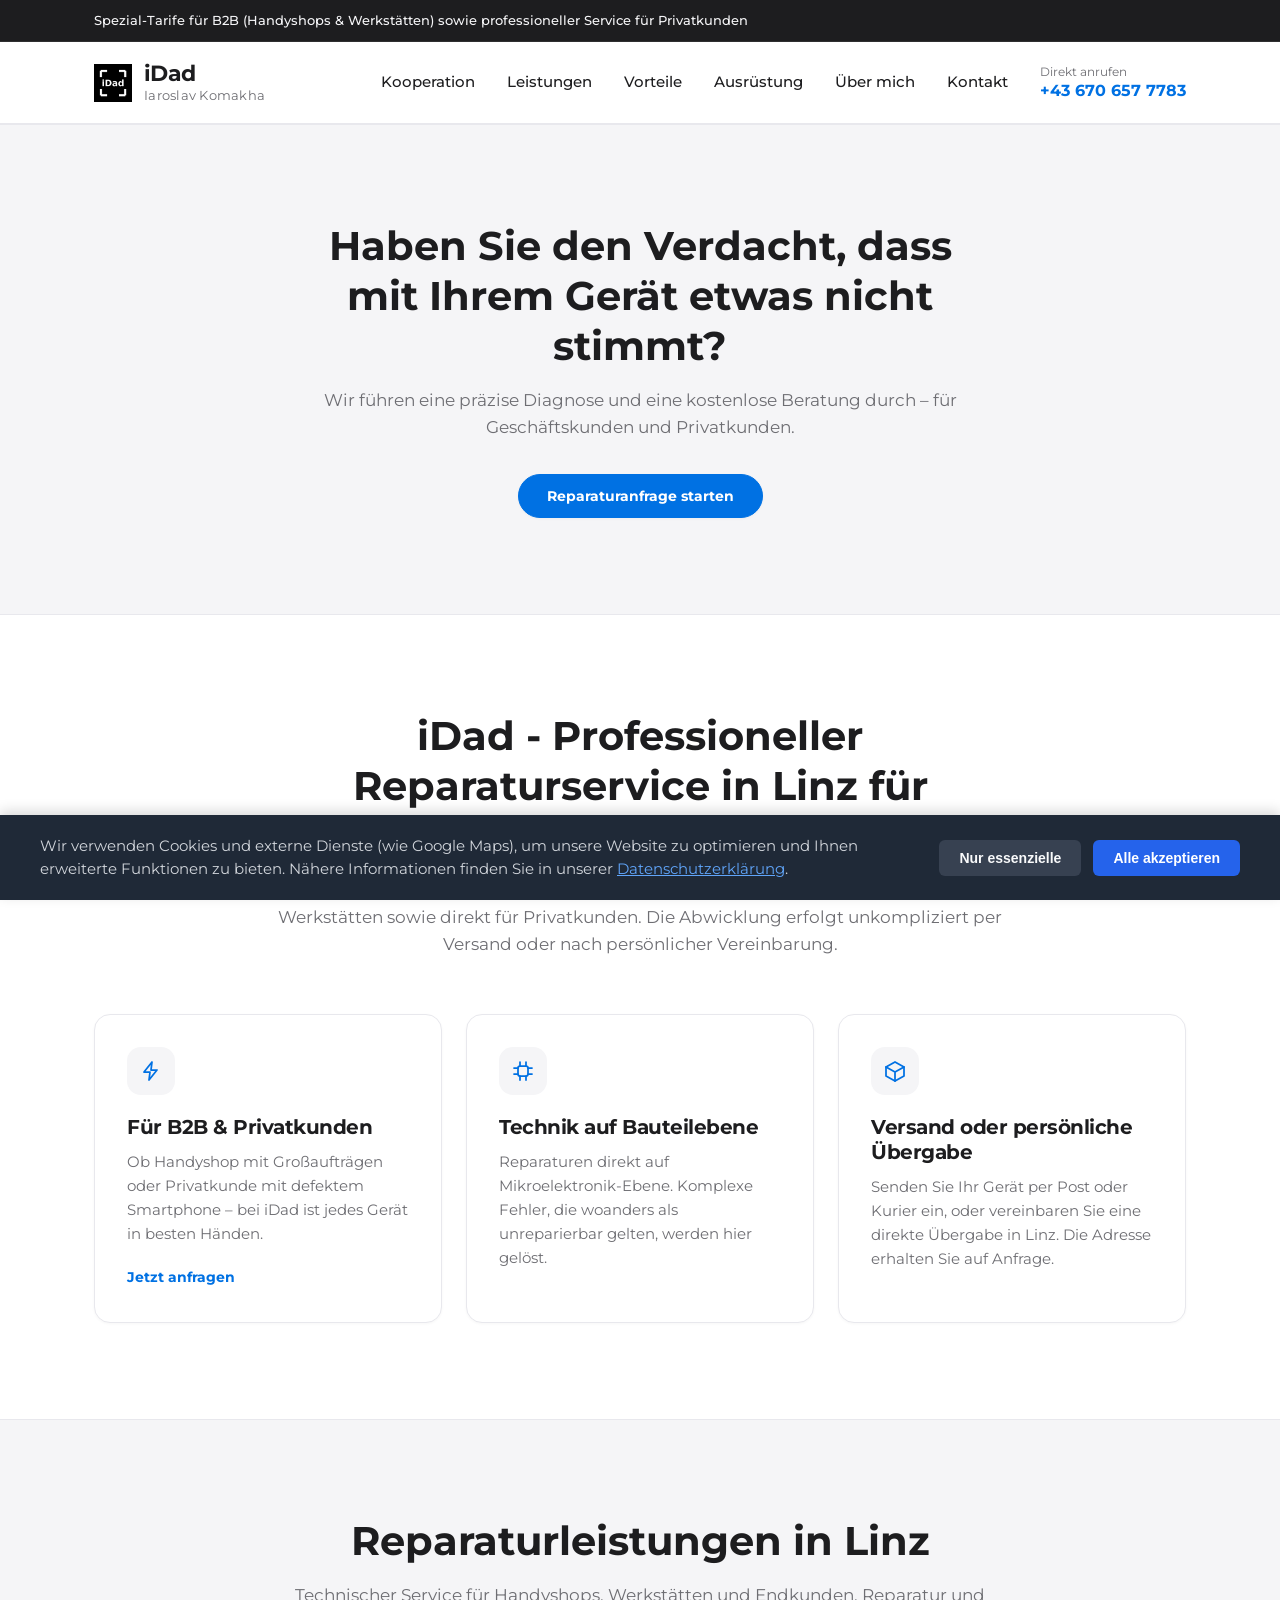
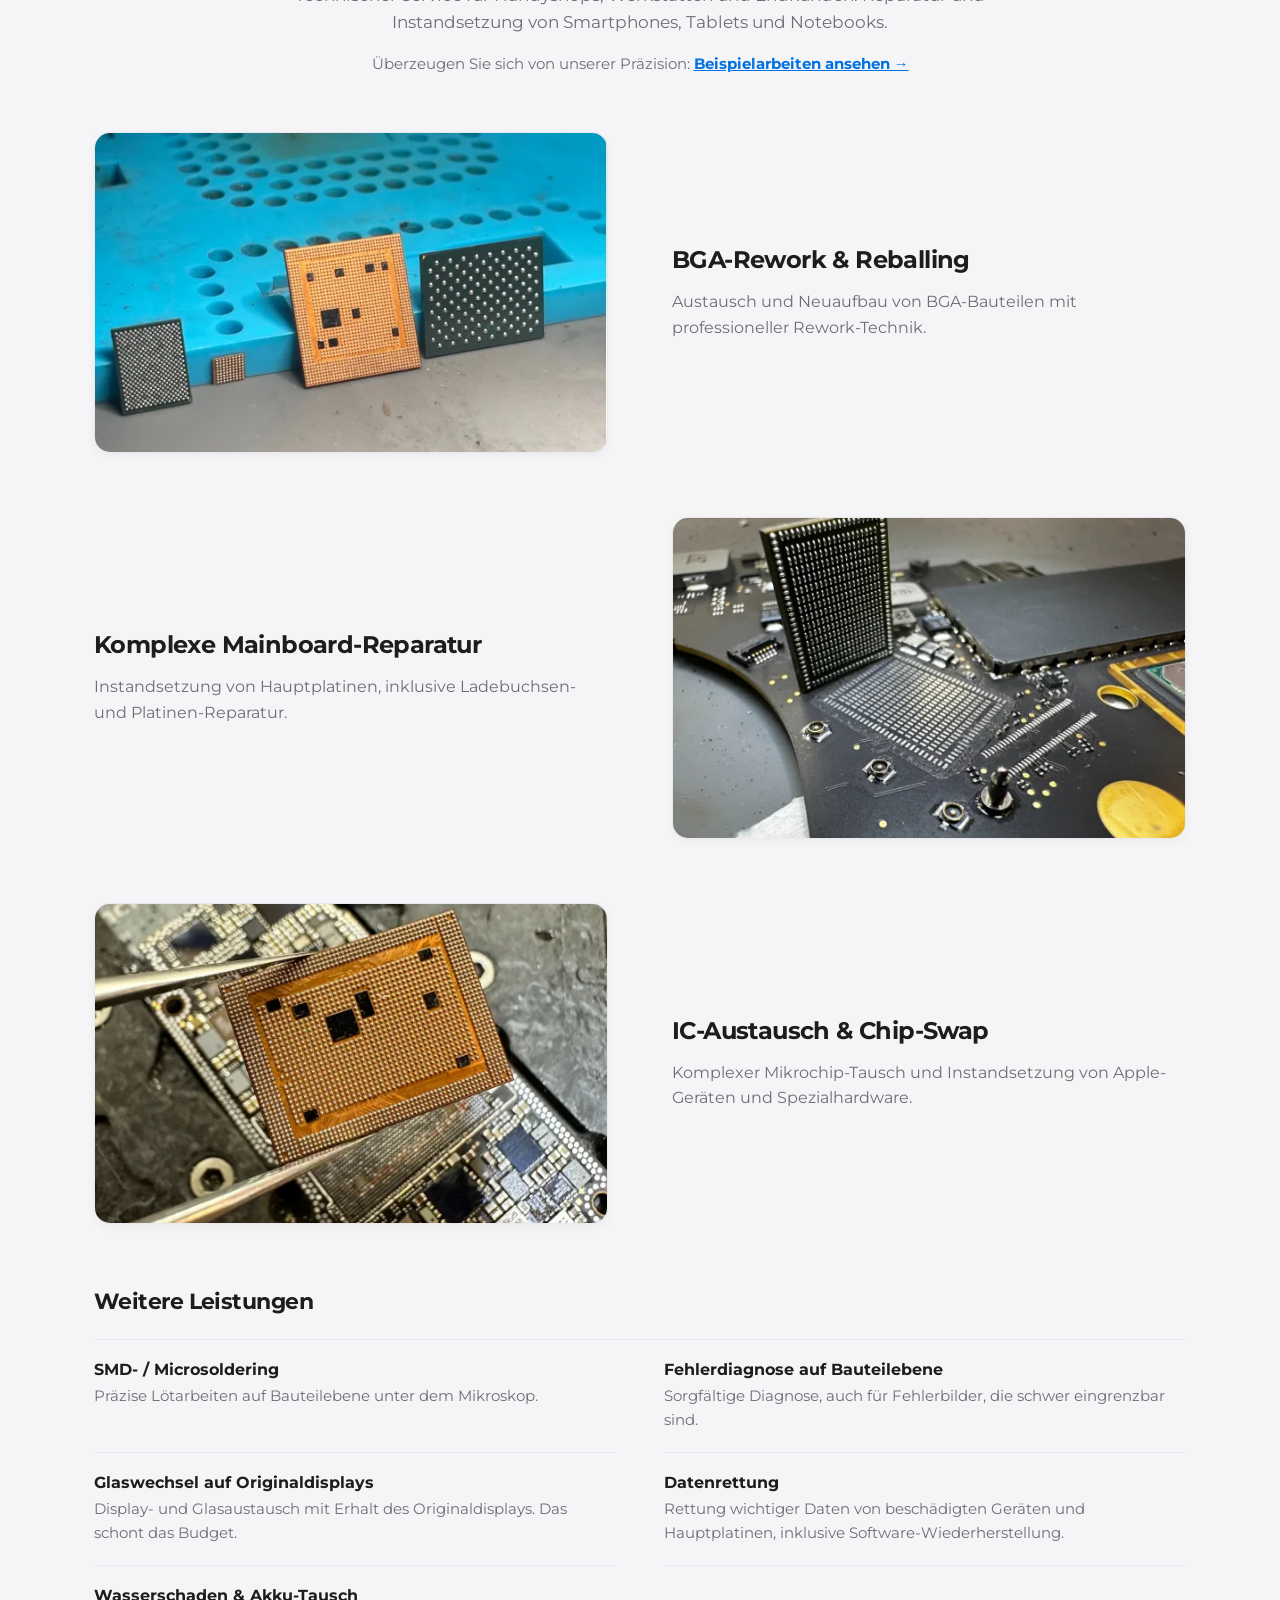
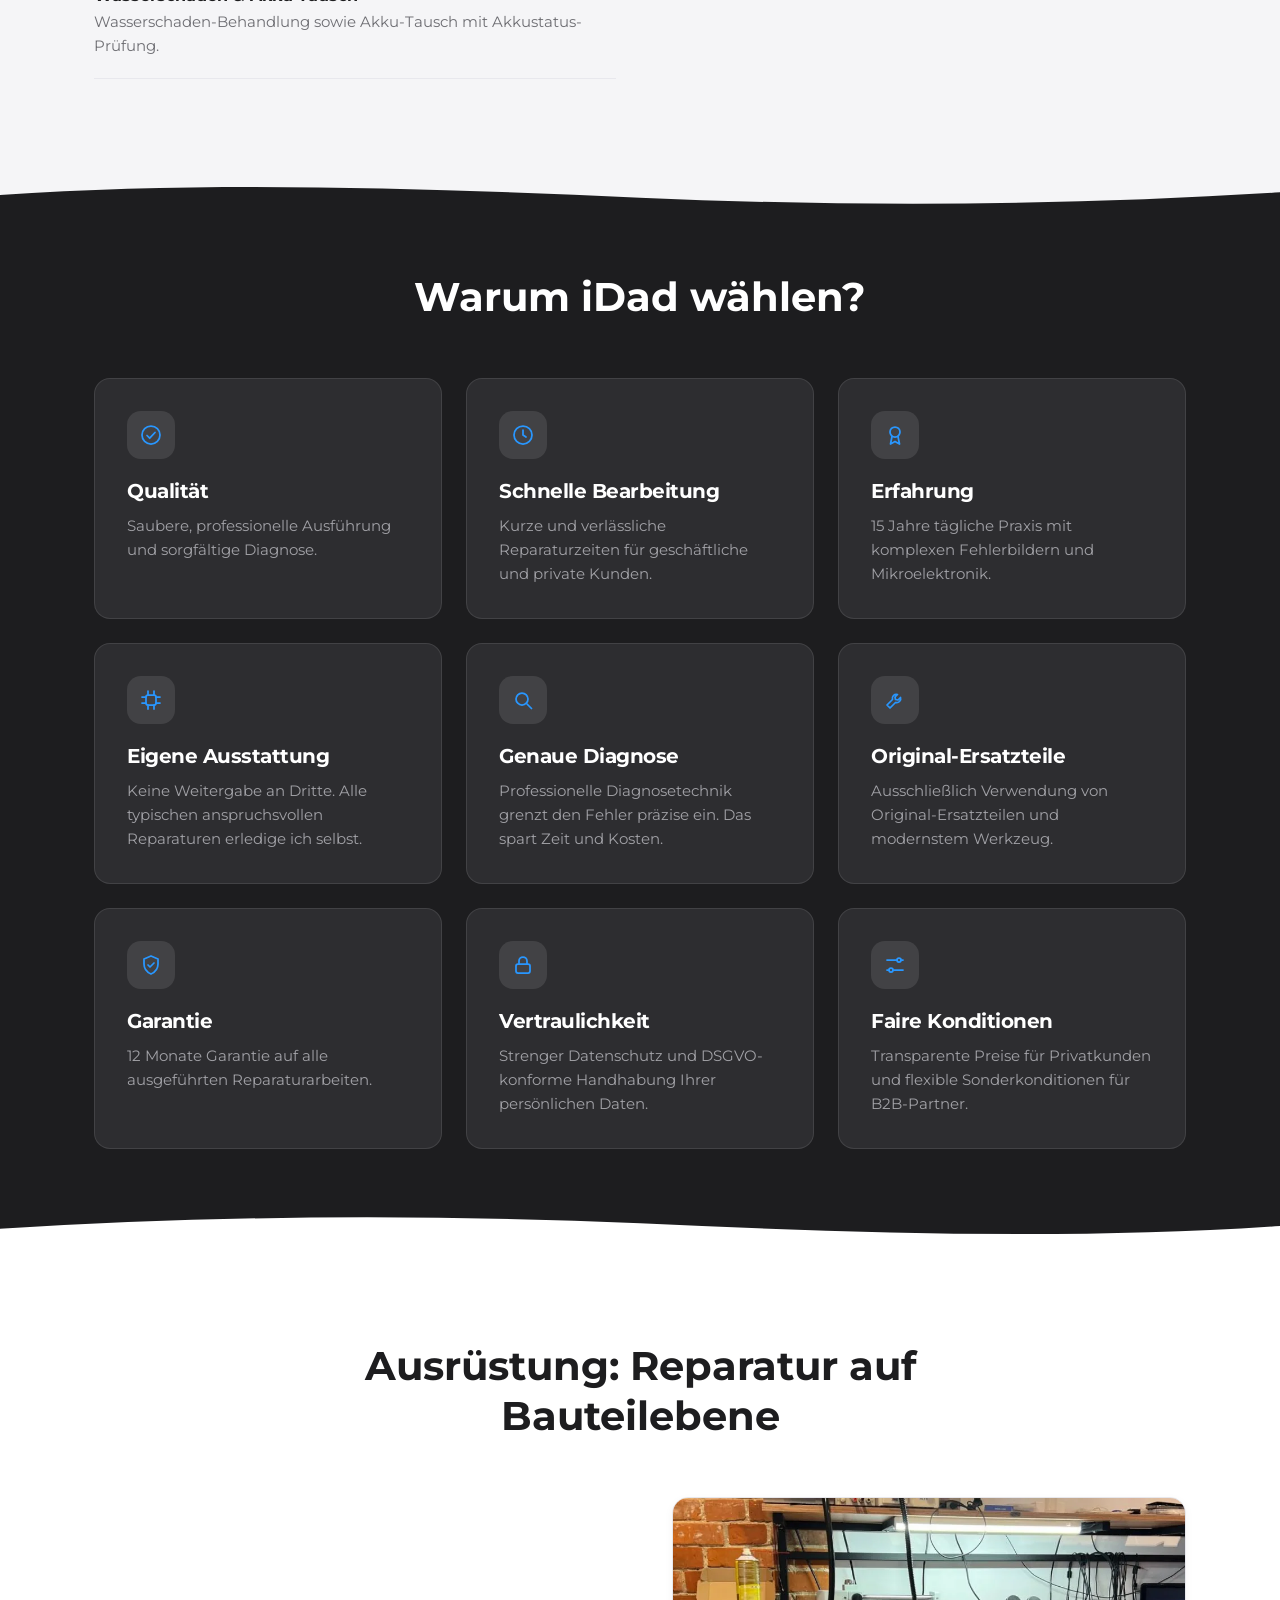
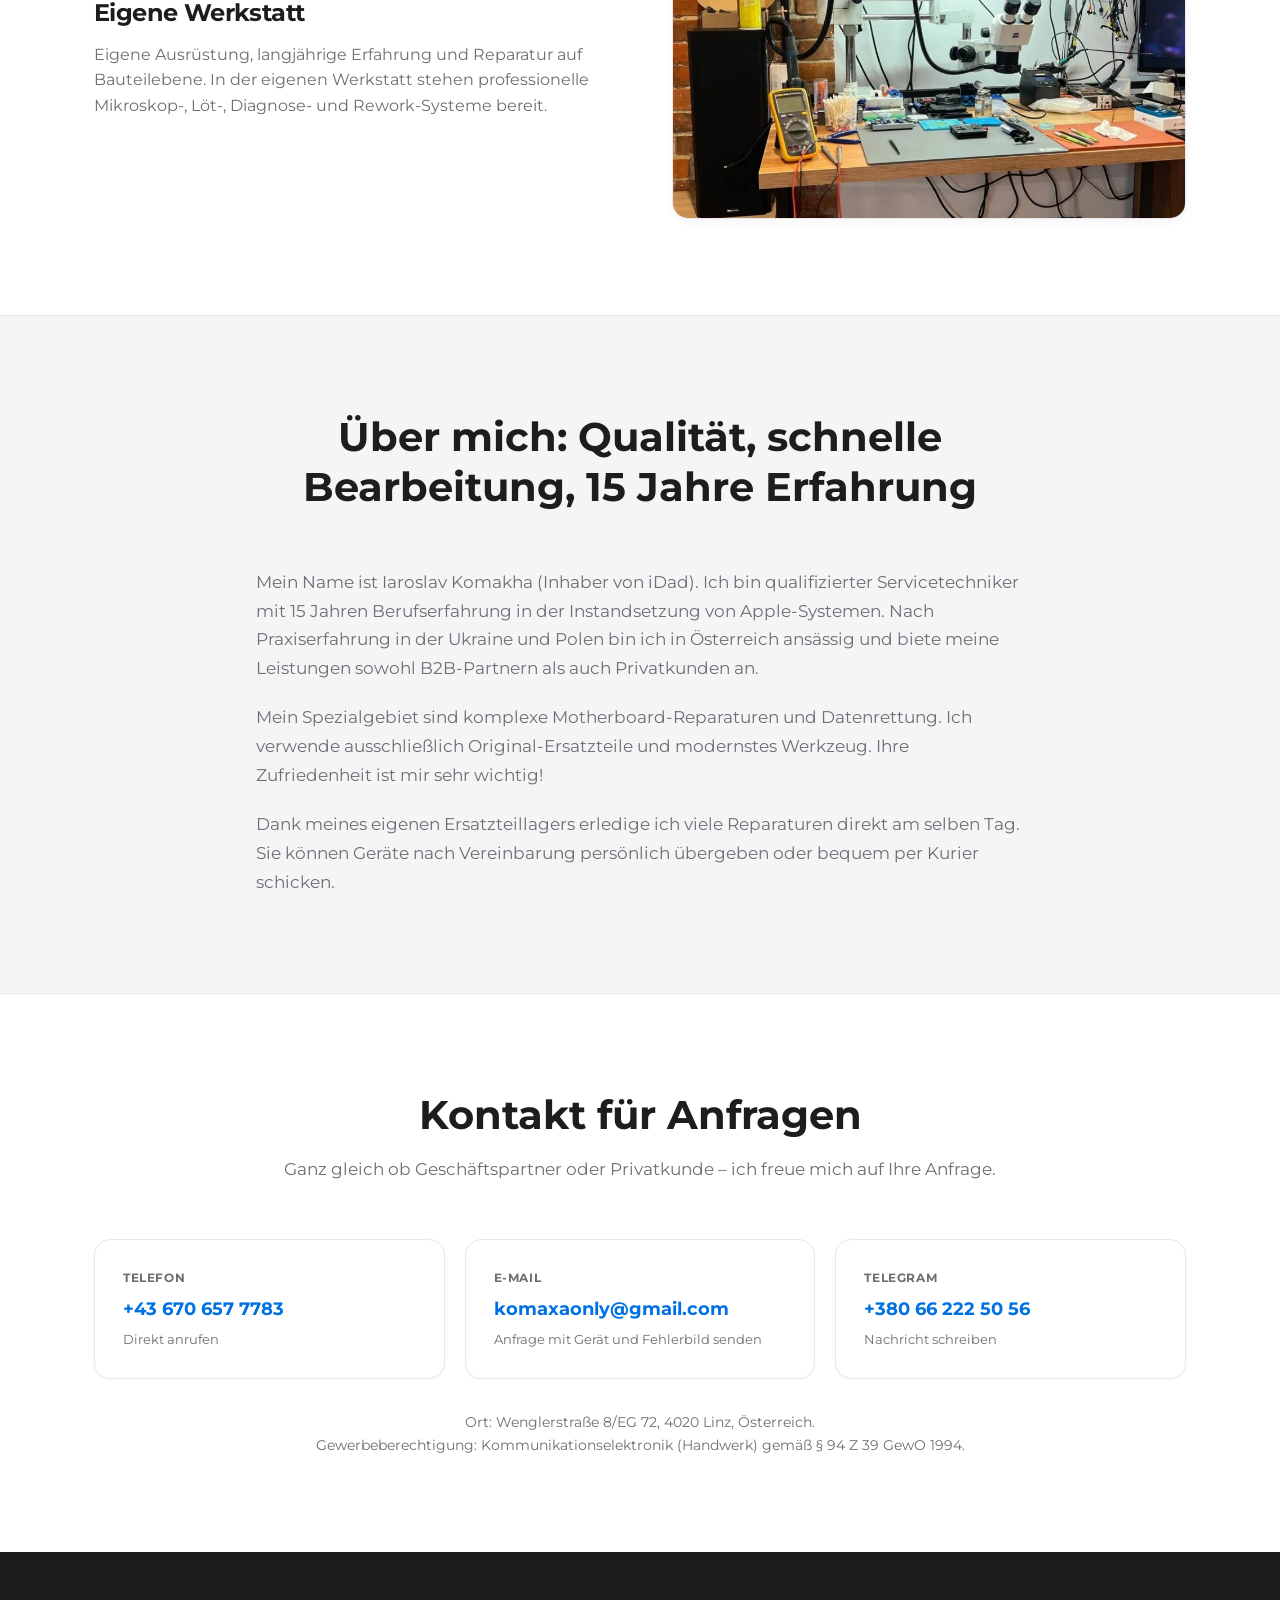
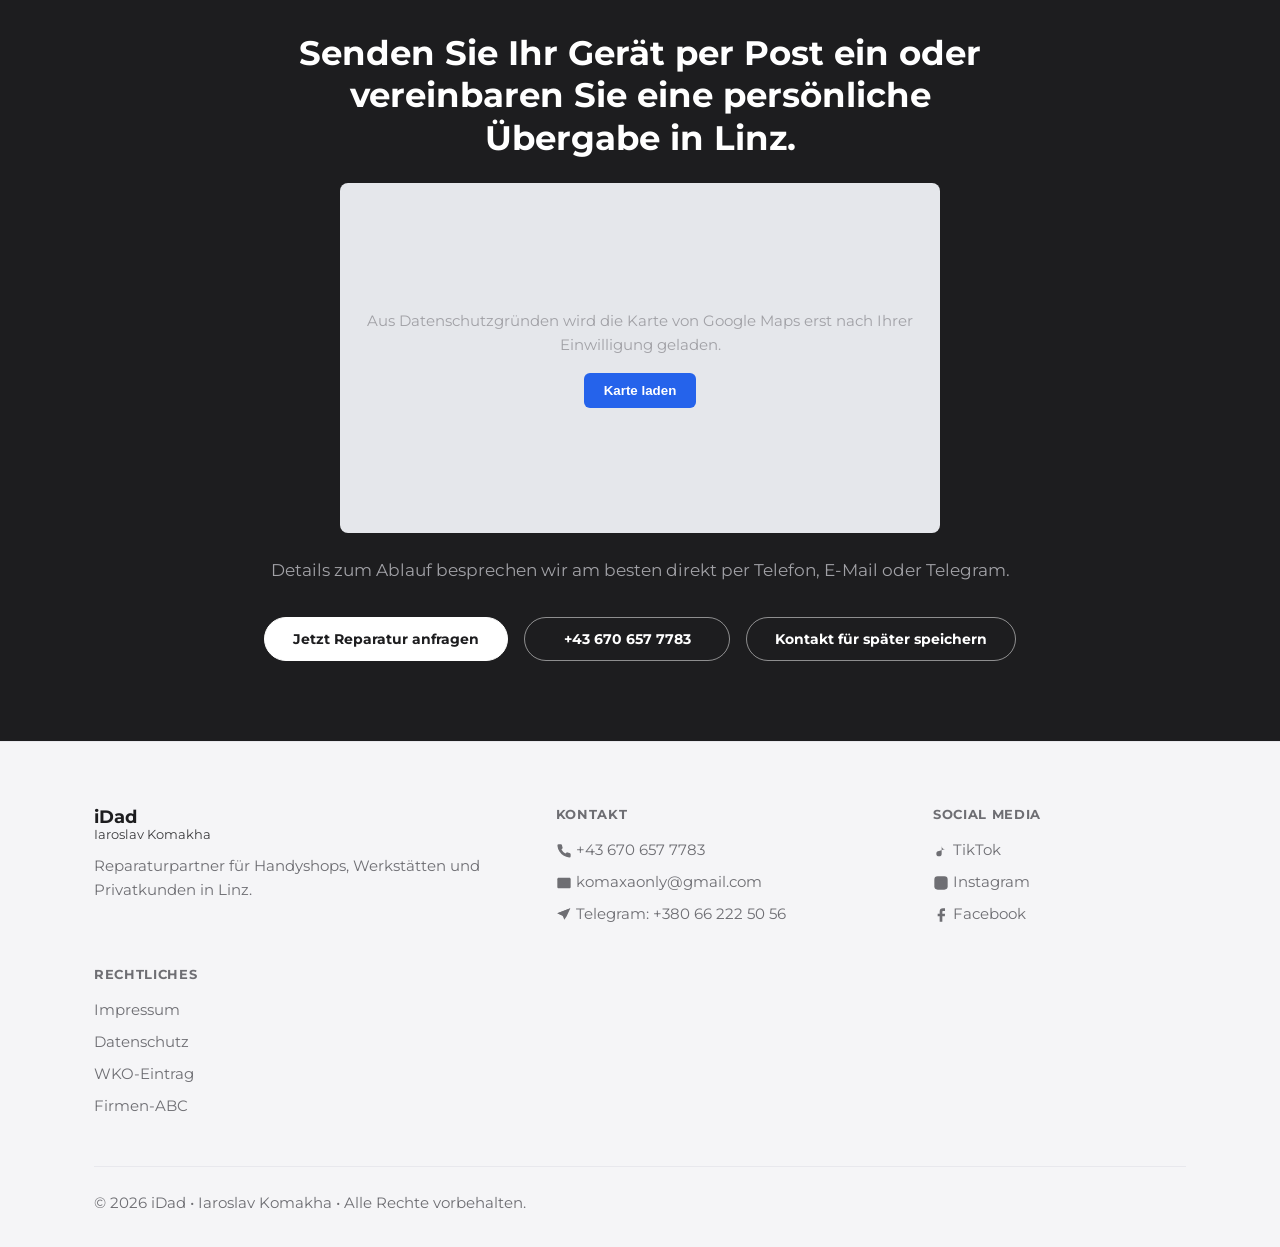
==== commit 414fca4a: "Add files via upload" ====
--- a/index.html
+++ b/index.html
@@ -15,7 +15,7 @@
     <meta name="theme-color" content="#00377b">
     <link rel="canonical" href="https://reparaturpartner-linz.vercel.app/">
     
-    <link rel="icon" href="favicon.ico" type="image/x-icon">
+    <link rel="icon" href="favicon.svg" type="image/svg+xml">
 
     <link rel="preload" href="fonts/montserrat-latin-400-normal.woff2" as="font" type="font/woff2" crossorigin>
     <link rel="preload" href="fonts/montserrat-latin-700-normal.woff2" as="font" type="font/woff2" crossorigin>
@@ -59,6 +59,105 @@
       }
     }
     </script>
+    <style>
+        /* DSGVO Cookie Banner & Maps Placeholder Styles */
+        #cookie-banner {
+            position: fixed;
+            bottom: 0;
+            left: 0;
+            width: 100%;
+            background: #1f2937;
+            color: #f9fafb;
+            padding: 1.25rem 1rem;
+            box-shadow: 0 -4px 12px rgba(0,0,0,0.15);
+            z-index: 9999;
+            display: none;
+            font-family: inherit;
+        }
+        #cookie-banner .cookie-container {
+            max-width: 1200px;
+            margin: 0 auto;
+            display: flex;
+            flex-direction: column;
+            gap: 1rem;
+        }
+        @media(min-width: 768px) {
+            #cookie-banner .cookie-container {
+                flex-direction: row;
+                align-items: center;
+                justify-content: space-between;
+            }
+        }
+        #cookie-banner p {
+            margin: 0;
+            font-size: 0.9375rem;
+            line-height: 1.5;
+            color: #d1d5db;
+        }
+        #cookie-banner a {
+            color: #60a5fa;
+            text-decoration: underline;
+        }
+        #cookie-banner .cookie-buttons {
+            display: flex;
+            gap: 0.75rem;
+            flex-shrink: 0;
+        }
+        #cookie-banner button {
+            padding: 0.625rem 1.25rem;
+            border-radius: 0.375rem;
+            font-weight: 600;
+            font-size: 0.875rem;
+            cursor: pointer;
+            border: none;
+            transition: background 0.2s;
+        }
+        #cookie-accept-all {
+            background: #2563eb;
+            color: #fff;
+        }
+        #cookie-accept-all:hover {
+            background: #1d4ed8;
+        }
+        #cookie-accept-essential {
+            background: #374151;
+            color: #f9fafb;
+        }
+        #cookie-accept-essential:hover {
+            background: #4b5563;
+        }
+
+        .maps-placeholder {
+            width: 100%;
+            height: 350px;
+            background: #e5e7eb;
+            border-radius: 0.5rem;
+            display: flex;
+            flex-direction: column;
+            align-items: center;
+            justify-content: center;
+            text-align: center;
+            padding: 1.5rem;
+            color: #374151;
+            box-sizing: border-box;
+        }
+        .maps-placeholder p {
+            margin: 0 0 1rem 0;
+            font-size: 0.9375rem;
+        }
+        .maps-placeholder button {
+            background: #2563eb;
+            color: #fff;
+            border: none;
+            padding: 0.625rem 1.25rem;
+            border-radius: 0.375rem;
+            font-weight: 600;
+            cursor: pointer;
+        }
+        .maps-placeholder button:hover {
+            background: #1d4ed8;
+        }
+    </style>
 </head>
 <body>
     <a class="skip-link" href="#inhalt">Zum Inhalt springen</a>
@@ -384,7 +483,12 @@
             <div class="container">
                 <h2 id="cta-titel">Senden Sie Ihr Gerät per Post ein oder vereinbaren Sie eine persönliche Übergabe in Linz.</h2>
                 <div style="width: 100%; max-width: 600px; margin: 1.5rem auto;">
-                    <iframe src="https://www.google.com/maps/embed?pb=!1m18!1m12!1m3!1d2662.45689!2d14.285!3d48.305!2m3!1f0!2f0!3f0!3m2!1i1024!2i768!4f13.1!3m3!1m2!1s0x4773979!2sWenglerstra%C3%9Fe+8%2C+4020+Linz!5e0!3m2!1sde!2sat!4v1!5m2!1sde!2sat" width="100%" height="350" style="border:0; border-radius: 0.5rem;" allowfullscreen="" loading="lazy" referrerpolicy="no-referrer-when-downgrade" title="Standort iDad in Linz auf Google Maps"></iframe>
+                    <div id="maps-wrapper">
+                        <div class="maps-placeholder" id="maps-placeholder">
+                            <p>Aus Datenschutzgründen wird die Karte von Google Maps erst nach Ihrer Einwilligung geladen.</p>
+                            <button type="button" id="load-maps-btn">Karte laden</button>
+                        </div>
+                    </div>
                 </div>
                 <p>Details zum Ablauf besprechen wir am besten direkt per Telefon, E-Mail oder Telegram.</p>
                 <div class="btn-row">
@@ -435,5 +539,58 @@
             <p class="copyright">&copy; 2026 iDad &bull; Iaroslav Komakha &bull; Alle Rechte vorbehalten.</p>
         </div>
     </footer>
+
+    <!-- Cookie Banner Element -->
+    <div id="cookie-banner">
+        <div class="cookie-container">
+            <p>Wir verwenden Cookies und externe Dienste (wie Google Maps), um unsere Website zu optimieren und Ihnen erweiterte Funktionen zu bieten. Nähere Informationen finden Sie in unserer <a href="datenschutz.html">Datenschutzerklärung</a>.</p>
+            <div class="cookie-buttons">
+                <button type="button" id="cookie-accept-essential">Nur essenzielle</button>
+                <button type="button" id="cookie-accept-all">Alle akzeptieren</button>
+            </div>
+        </div>
+    </div>
+
+    <script>
+        document.addEventListener("DOMContentLoaded", function() {
+            const banner = document.getElementById("cookie-banner");
+            const btnAll = document.getElementById("cookie-accept-all");
+            const btnEssential = document.getElementById("cookie-accept-essential");
+            const mapsPlaceholder = document.getElementById("maps-placeholder");
+            const mapsWrapper = document.getElementById("maps-wrapper");
+            const loadMapsBtn = document.getElementById("load-maps-btn");
+
+            function loadGoogleMaps() {
+                if (document.getElementById("google-maps-iframe")) return;
+                mapsWrapper.innerHTML = '<iframe id="google-maps-iframe" src="https://www.google.com/maps/embed?pb=!1m18!1m12!1m3!1d2662.45689!2d14.285!3d48.305!2m3!1f0!2f0!3f0!3m2!1i1024!2i768!4f13.1!3m3!1m2!1s0x4773979!2sWenglerstra%C3%9Fe+8%2C+4020+Linz!5e0!3m2!1sde!2sat!4v1!5m2!1sde!2sat" width="100%" height="350" style="border:0; border-radius: 0.5rem;" allowfullscreen="" loading="lazy" referrerpolicy="no-referrer-when-downgrade" title="Standort iDad in Linz auf Google Maps"></iframe>';
+            }
+
+            const consent = localStorage.getItem("iDad_cookie_consent");
+            if (!consent) {
+                banner.style.display = "block";
+            } else if (consent === "all") {
+                loadGoogleMaps();
+            }
+
+            btnAll.addEventListener("click", function() {
+                localStorage.setItem("iDad_cookie_consent", "all");
+                banner.style.display = "none";
+                loadGoogleMaps();
+            });
+
+            btnEssential.addEventListener("click", function() {
+                localStorage.setItem("iDad_cookie_consent", "essential");
+                banner.style.display = "none";
+            });
+
+            if (loadMapsBtn) {
+                loadMapsBtn.addEventListener("click", function() {
+                    localStorage.setItem("iDad_cookie_consent", "all");
+                    banner.style.display = "none";
+                    loadGoogleMaps();
+                });
+            }
+        });
+    </script>
 </body>
 </html>
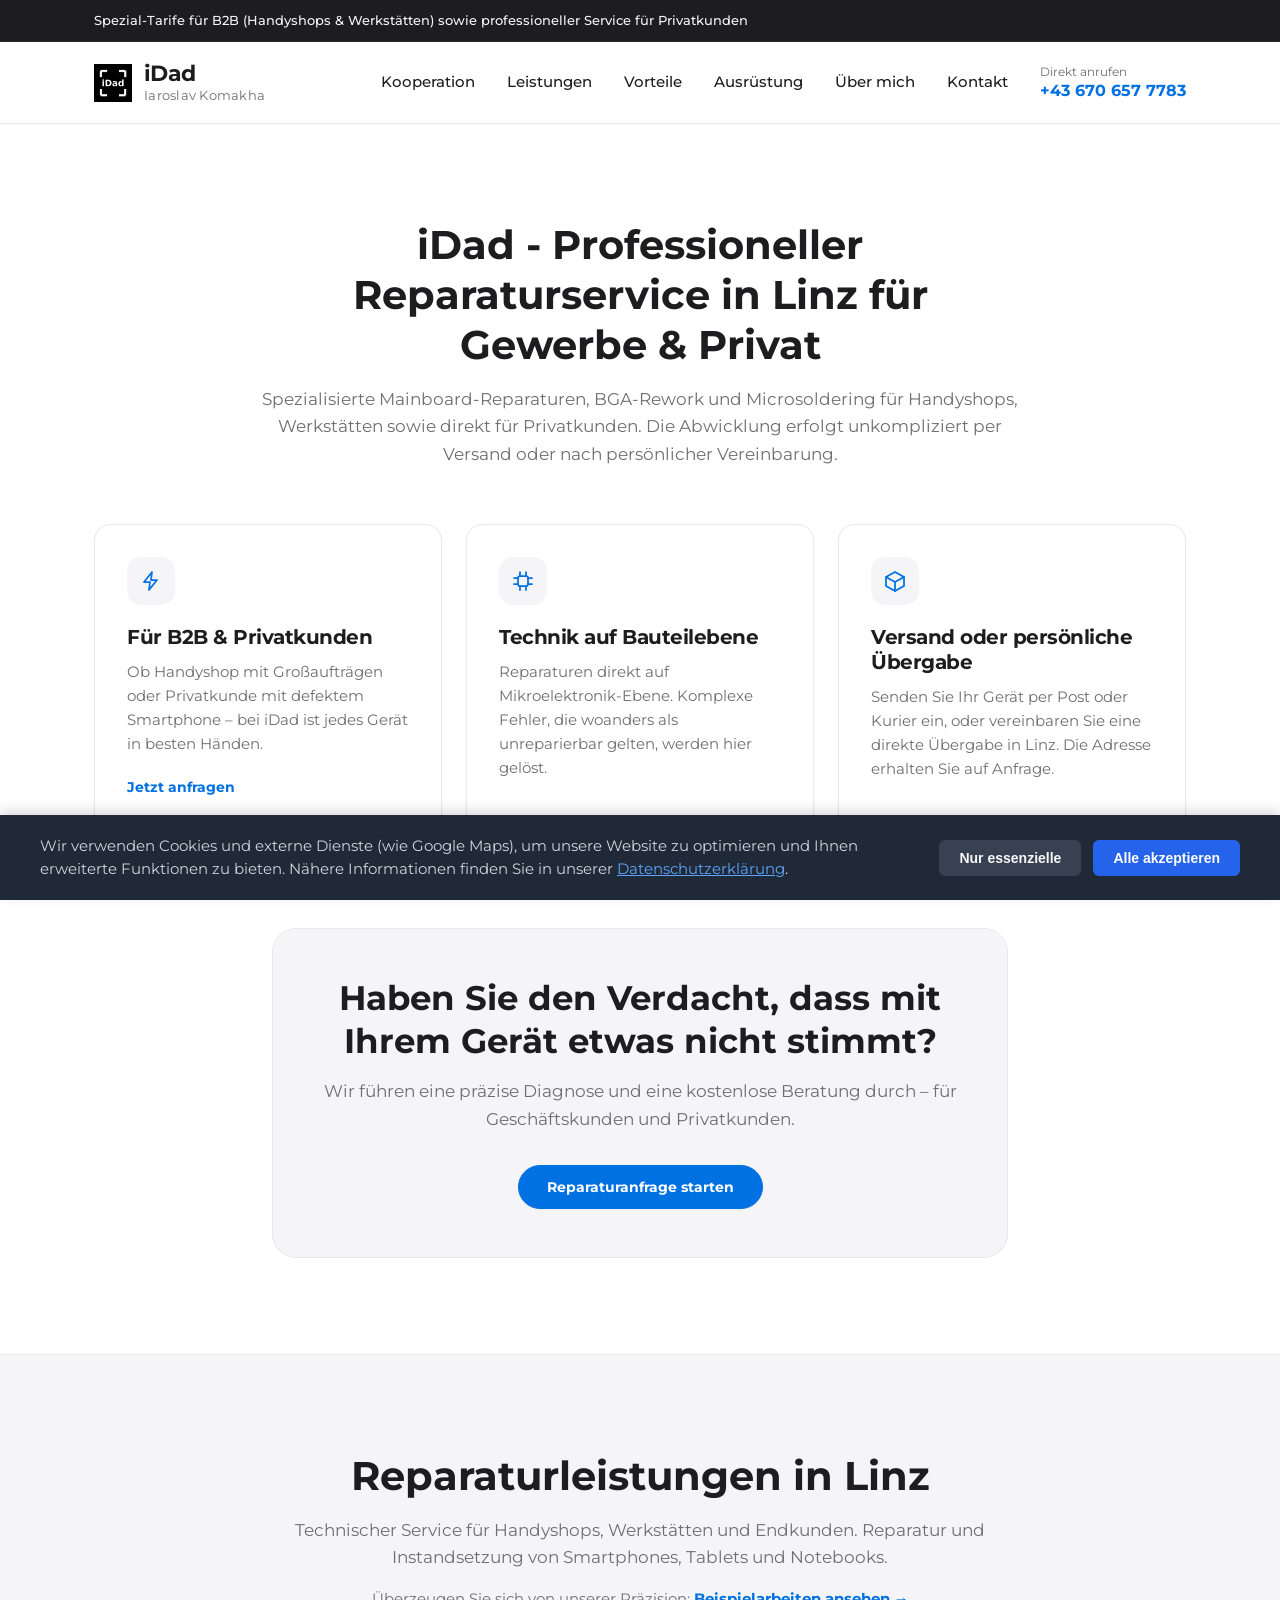
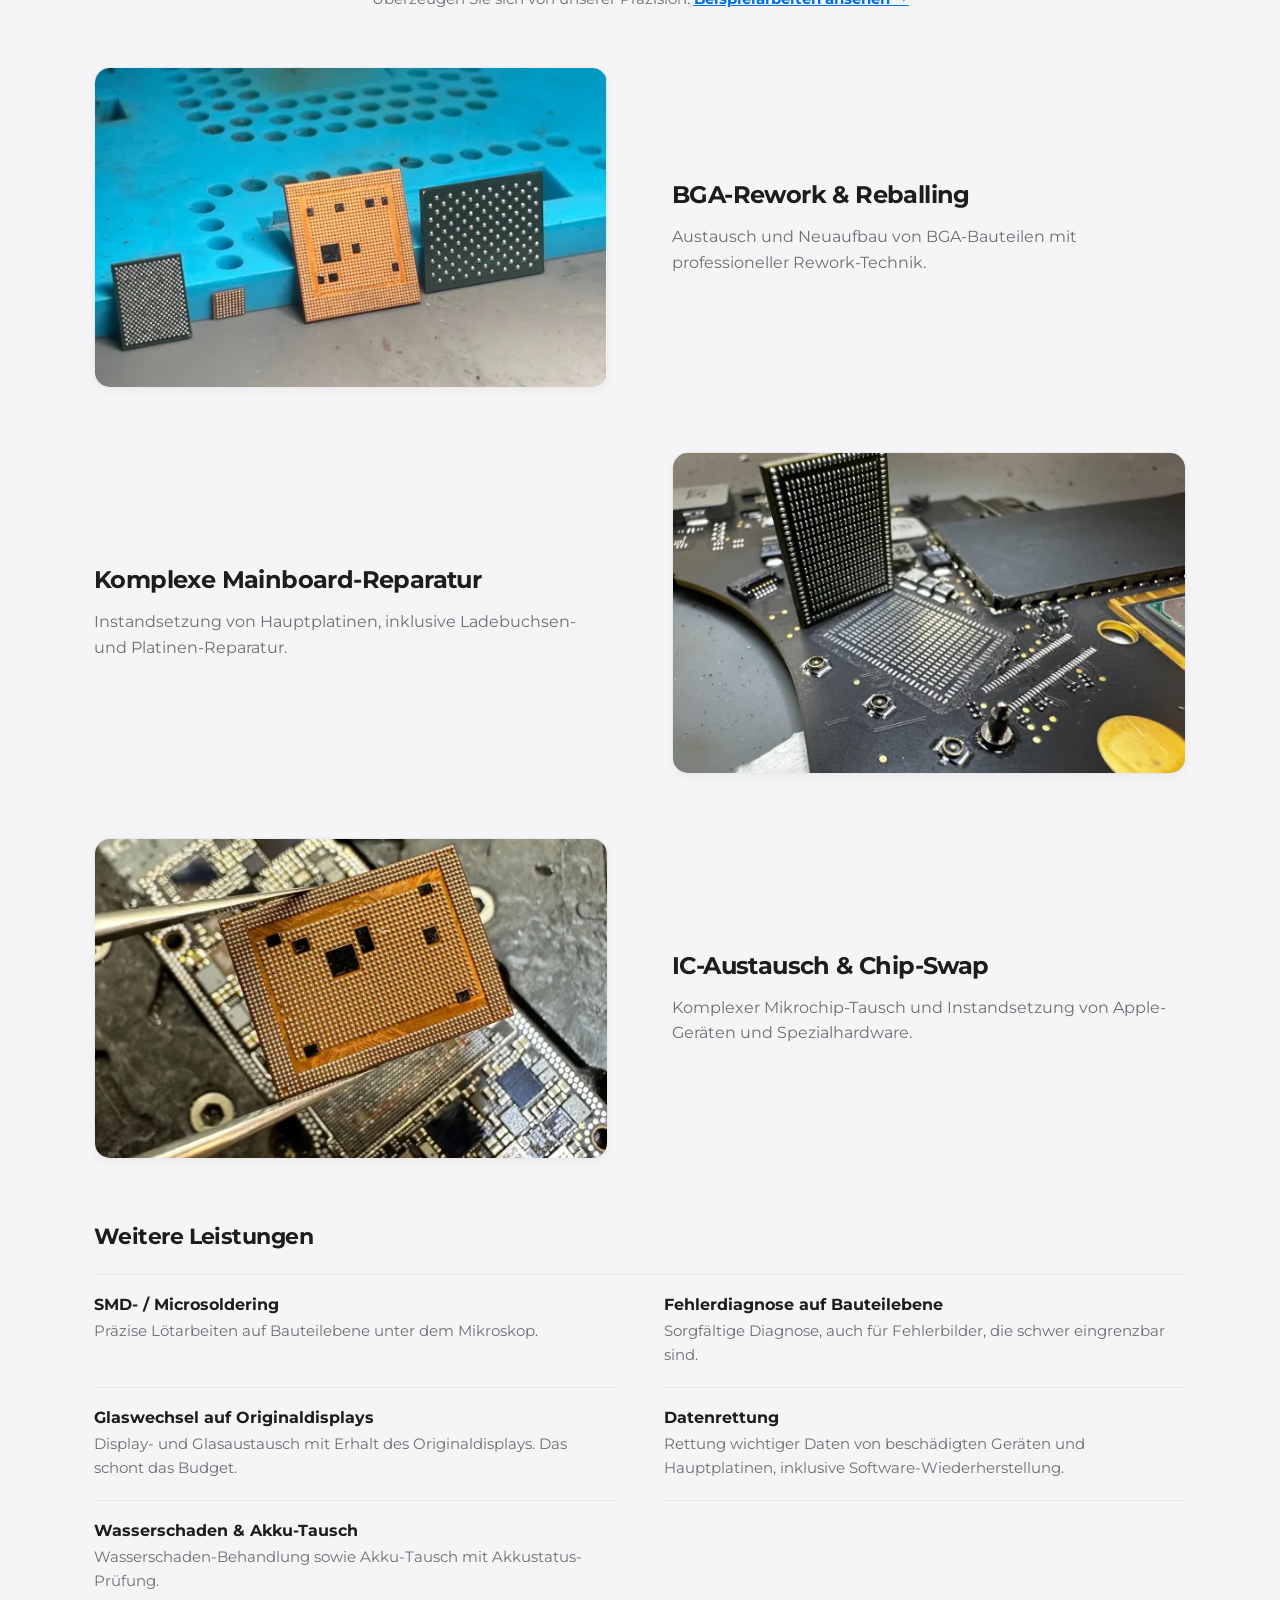
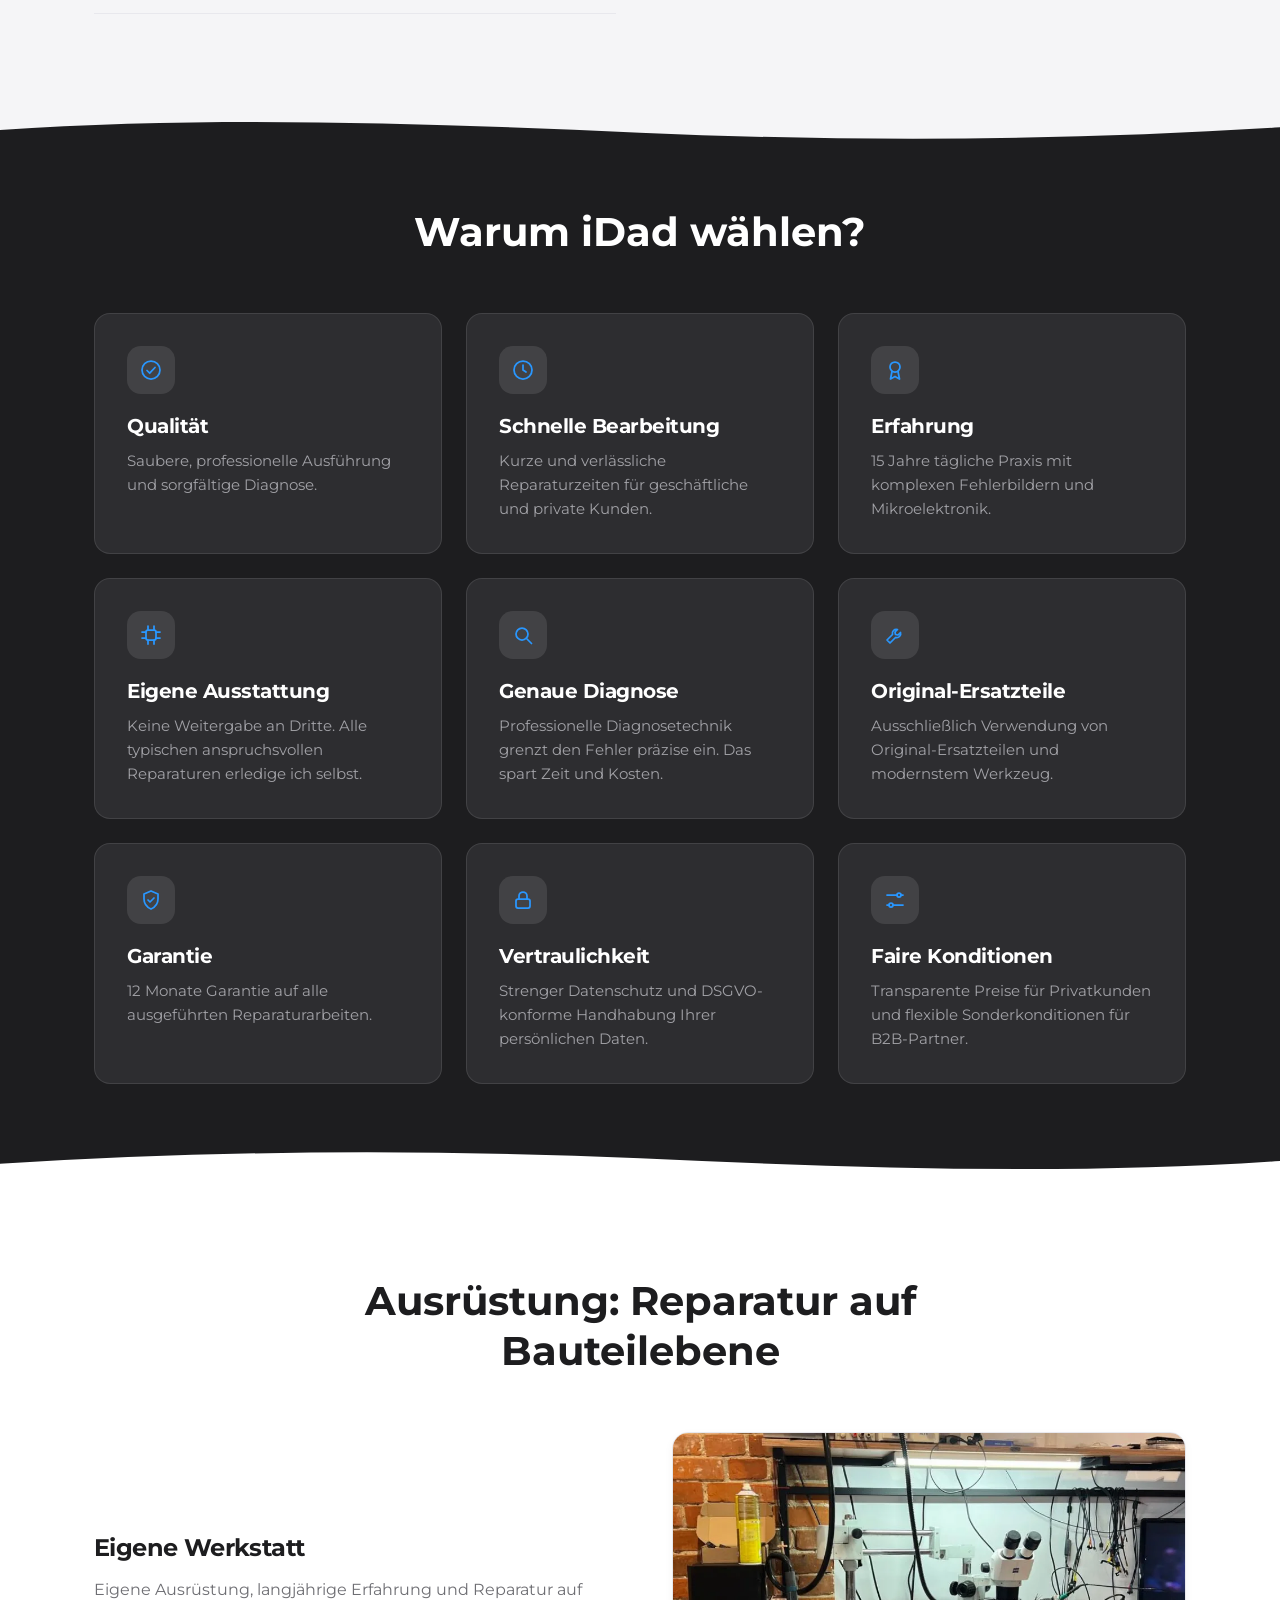
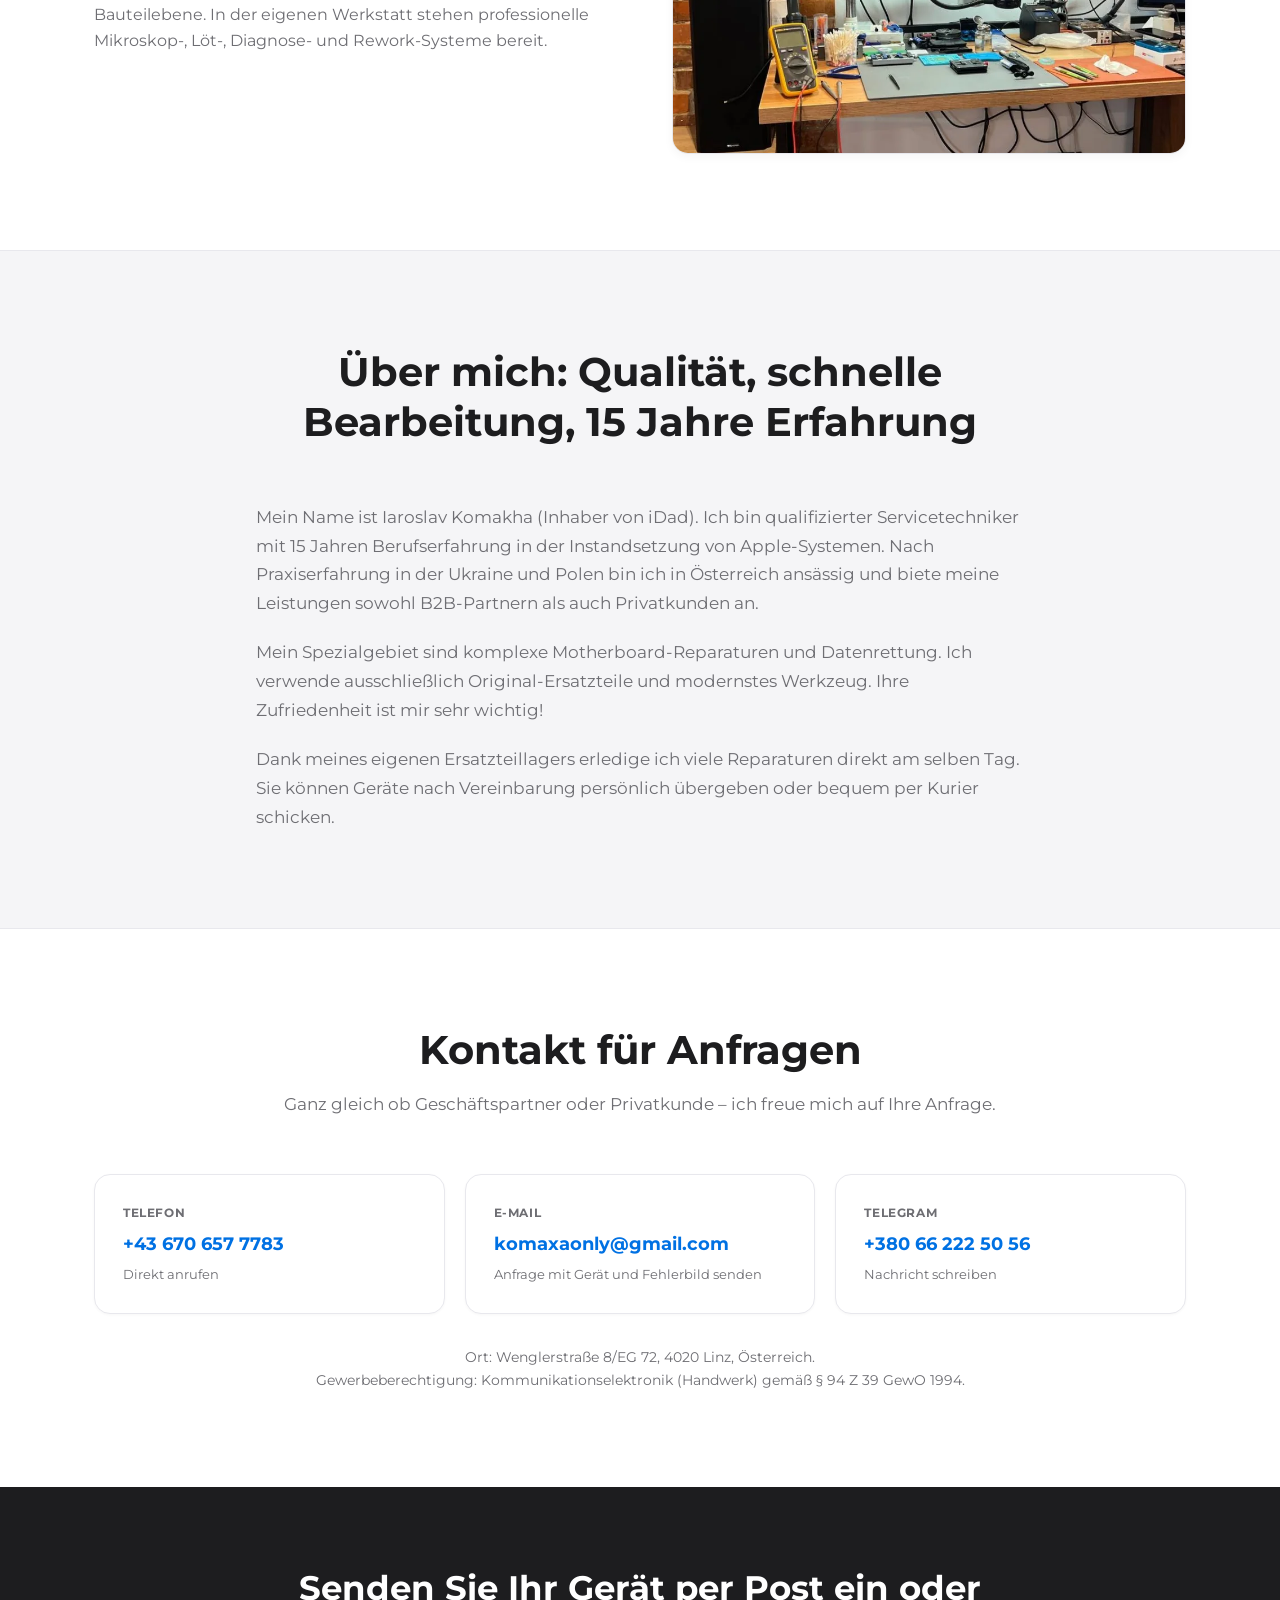
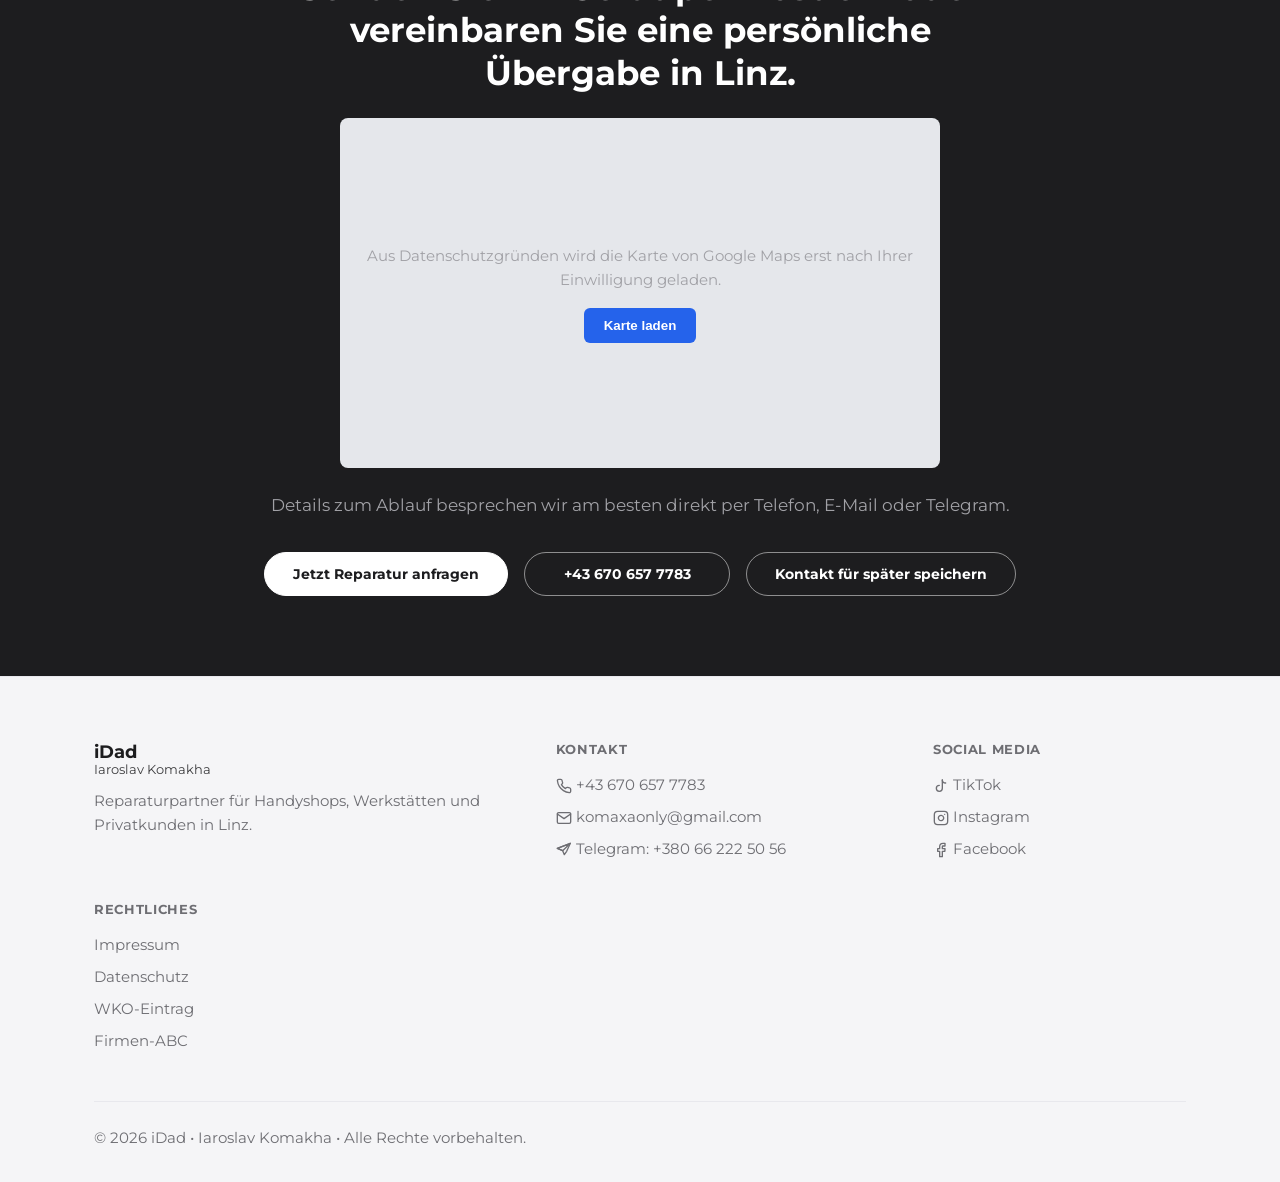
==== commit 2ca00f4d: "Add files via upload" ====
--- a/index.html
+++ b/index.html
@@ -20,6 +20,7 @@
     <link rel="preload" href="fonts/montserrat-latin-400-normal.woff2" as="font" type="font/woff2" crossorigin>
     <link rel="preload" href="fonts/montserrat-latin-700-normal.woff2" as="font" type="font/woff2" crossorigin>
     <link rel="stylesheet" href="styles.css">
+    <script>document.documentElement.classList.add('js');</script>
     <script src="script.js" defer></script>
     <script type="application/ld+json">
     {
@@ -178,7 +179,7 @@
             <symbol id="i-phone" viewBox="0 0 24 24"><path d="M22 16.92v3a2 2 0 0 1-2.18 2 19.79 19.79 0 0 1-8.63-3.07 19.5 19.5 0 0 1-6-6 19.79 19.79 0 0 1-3.07-8.67A2 2 0 0 1 4.11 2h3a2 2 0 0 1 2 1.72 12.84 12.84 0 0 0 .7 2.81 2 2 0 0 1-.45 2.11L8.09 9.91a16 16 0 0 0 6 6l1.27-1.27a2 2 0 0 1 2.11-.45 12.84 12.84 0 0 0 2.81.7A2 2 0 0 1 22 16.92z"/></symbol>
             <symbol id="i-mail" viewBox="0 0 24 24"><path d="M4 4h16c1.1 0 2 .9 2 2v12c0 1.1-.9 2-2 2H4c-1.1 0-2-.9-2-2V6c0-1.1.9-2 2-2z"/><polyline points="22,6 12,13 2,6"/></symbol>
             <symbol id="i-telegram" viewBox="0 0 24 24"><path d="M21.5 2L2 9.5l8 3.5L21.5 2z"/><path d="M10 13l2.5 6L16 14l5.5-12L2 9.5l8 3.5z"/></symbol>
-            <symbol id="i-tiktok" viewBox="0 0 24 24"><path d="M9 12a4 4 0 1 0 4 4V4a5 5 0 0 0 5 5"/></symbol>
+            <symbol id="i-tiktok" viewBox="0 0 24 24"><path d="M14 3v12.5a4.5 4.5 0 1 1-4.5-4.5"/><path d="M14 3c0 2.5 2 4.5 5 4.5"/></symbol>
             <symbol id="i-instagram" viewBox="0 0 24 24"><rect x="2" y="2" width="20" height="20" rx="5" ry="5"/><path d="M16 11.37A4 4 0 1 1 12.63 8 4 4 0 0 1 16 11.37z"/><line x1="17.5" y1="6.5" x2="17.51" y2="6.5"/></symbol>
             <symbol id="i-facebook" viewBox="0 0 24 24"><path d="M18 2h-3a5 5 0 0 0-5 5v3H7v4h3v8h4v-8h3.8l.2-4h-4V7a1 1 0 0 1 1-1h3z"/></symbol>
         </defs>
@@ -224,18 +225,48 @@
 
     <main id="inhalt">
 
-        <section id="anfrage" class="section section--alt">
-            <div class="container" style="max-width: 46rem; text-align: center;">
-                <div class="section-head" style="margin-bottom: 2rem;">
-                    <h2>Haben Sie den Verdacht, dass mit Ihrem Gerät etwas nicht stimmt?</h2>
+        <section id="kooperation" class="section" aria-labelledby="kooperation-titel">
+            <div class="container">
+                <div class="section-head">
+                    <h2 id="kooperation-titel">iDad - Professioneller Reparaturservice in Linz für Gewerbe &amp; Privat</h2>
+                    <p>Spezialisierte Mainboard-Reparaturen, BGA-Rework und Microsoldering für Handyshops, Werkstätten sowie direkt für Privatkunden. Die Abwicklung erfolgt unkompliziert per Versand oder nach persönlicher Vereinbarung.</p>
+                </div>
+                <ul class="columns columns--3">
+                    <li>
+                        <span class="icon" aria-hidden="true"><svg><use href="#i-bolt"/></svg></span>
+                        <h3>Für B2B &amp; Privatkunden</h3>
+                        <p>Ob Handyshop mit Großaufträgen oder Privatkunde mit defektem Smartphone – bei iDad ist jedes Gerät in besten Händen.</p>
+                        <a class="more" href="#kontakt">Jetzt anfragen</a>
+                    </li>
+                    <li>
+                        <span class="icon" aria-hidden="true"><svg><use href="#i-chip"/></svg></span>
+                        <h3>Technik auf Bauteilebene</h3>
+                        <p>Reparaturen direkt auf Mikroelektronik-Ebene. Komplexe Fehler, die woanders als unreparierbar gelten, werden hier gelöst.</p>
+                    </li>
+                    <li>
+                        <span class="icon" aria-hidden="true"><svg><use href="#i-box"/></svg></span>
+                        <h3>Versand oder persönliche Übergabe</h3>
+                        <p>Senden Sie Ihr Gerät per Post oder Kurier ein, oder vereinbaren Sie eine direkte Übergabe in Linz. Die Adresse erhalten Sie auf Anfrage.</p>
+                    </li>
+                </ul>
+            </div>
+        </section>
+
+        <section id="anfrage" class="section section--request" aria-labelledby="anfrage-titel">
+            <div class="container">
+                <div class="request-box">
+                    <h2 id="anfrage-titel">Haben Sie den Verdacht, dass mit Ihrem Gerät etwas nicht stimmt?</h2>
                     <p>Wir führen eine präzise Diagnose und eine kostenlose Beratung durch – für Geschäftskunden und Privatkunden.</p>
-                </div>
-
-                <button type="button" id="toggle-form-btn" class="btn btn--primary" style="cursor: pointer;">
-                    Reparaturanfrage starten
-                </button>
-
-                <div id="form-container" class="form-toggle-container" hidden style="margin-top: 2.5rem; text-align: left;">
+                    <button type="button" id="toggle-form-btn" class="btn btn--primary" aria-haspopup="dialog" aria-controls="form-container">
+                        Reparaturanfrage starten
+                    </button>
+                </div>
+            </div>
+
+            <dialog id="form-container" class="form-modal" aria-labelledby="form-title">
+                <div class="form-modal__inner">
+                    <button type="button" class="form-modal__close" id="form-close-btn" aria-label="Formular schließen">&times;</button>
+                    <h2 id="form-title">Reparaturanfrage</h2>
                     <div id="form-status" role="status" aria-live="polite" tabindex="-1" hidden style="padding: 1rem; border-radius: 0.5rem; margin-bottom: 1.5rem; font-size: 0.9375rem;"></div>
 
                     <form id="form" class="repair-contact-form" action="https://api.web3forms.com/submit" method="POST" style="display: grid; gap: 1.25rem;">
@@ -264,34 +295,7 @@
                     </form>
                     <p style="margin-top: 1rem; font-size: 0.8125rem; color: #6e6e73;">Ihre Angaben werden zur Bearbeitung der Anfrage über Web3Forms übertragen. Einzelheiten finden Sie in der <a href="datenschutz.html">Datenschutzerklärung</a>.</p>
                 </div>
-            </div>
-        </section>
-
-        <section id="kooperation" class="section" aria-labelledby="kooperation-titel">
-            <div class="container">
-                <div class="section-head">
-                    <h2 id="kooperation-titel">iDad - Professioneller Reparaturservice in Linz für Gewerbe &amp; Privat</h2>
-                    <p>Spezialisierte Mainboard-Reparaturen, BGA-Rework und Microsoldering für Handyshops, Werkstätten sowie direkt für Privatkunden. Die Abwicklung erfolgt unkompliziert per Versand oder nach persönlicher Vereinbarung.</p>
-                </div>
-                <ul class="columns columns--3">
-                    <li>
-                        <span class="icon" aria-hidden="true"><svg><use href="#i-bolt"/></svg></span>
-                        <h3>Für B2B &amp; Privatkunden</h3>
-                        <p>Ob Handyshop mit Großaufträgen oder Privatkunde mit defektem Smartphone – bei iDad ist jedes Gerät in besten Händen.</p>
-                        <a class="more" href="#kontakt">Jetzt anfragen</a>
-                    </li>
-                    <li>
-                        <span class="icon" aria-hidden="true"><svg><use href="#i-chip"/></svg></span>
-                        <h3>Technik auf Bauteilebene</h3>
-                        <p>Reparaturen direkt auf Mikroelektronik-Ebene. Komplexe Fehler, die woanders als unreparierbar gelten, werden hier gelöst.</p>
-                    </li>
-                    <li>
-                        <span class="icon" aria-hidden="true"><svg><use href="#i-box"/></svg></span>
-                        <h3>Versand oder persönliche Übergabe</h3>
-                        <p>Senden Sie Ihr Gerät per Post oder Kurier ein, oder vereinbaren Sie eine direkte Übergabe in Linz. Die Adresse erhalten Sie auf Anfrage.</p>
-                    </li>
-                </ul>
-            </div>
+            </dialog>
         </section>
 
         <section id="leistungen" class="section section--alt" aria-labelledby="leistungen-titel">
--- a/styles.css
+++ b/styles.css
@@ -944,18 +944,168 @@
     animation-iteration-count: 1 !important;
   }
 }
-/* Formular-Umschalter und Fallback ohne JS */
-.form-toggle-container[hidden] {
-  display: none !important;
-}
-
-/* Fallback für Nutzer ohne JavaScript: Formular direkt anzeigen */
-html:not(.js) #form-container {
-  display: block !important;
-}
-
-html:not(.js) #toggle-form-btn {
-  display: none !important;
+/* Anfrage-Bereich (nach "Kooperation") */
+.section--request {
+  padding-top: 0;
+}
+
+.request-box {
+  max-width: 46rem;
+  margin-inline: auto;
+  padding: 3rem 2rem;
+  text-align: center;
+  background: var(--surface);
+  border: 1px solid var(--border);
+  border-radius: 1.5rem;
+}
+
+.request-box h2 {
+  font-size: clamp(1.5rem, 1.2rem + 1.2vw, 2.125rem);
+}
+
+.request-box p {
+  margin: 1rem 0 2rem;
+  font-size: 1.0625rem;
+  color: var(--muted);
+}
+
+/* Formular als Popup (dialog) */
+.form-modal {
+  width: min(34rem, calc(100% - 2rem));
+  max-height: calc(100dvh - 2rem);
+  padding: 0;
+  overflow: auto;
+  color: var(--muted);
+  background: var(--white);
+  border: none;
+  border-radius: 1.25rem;
+  box-shadow: var(--shadow-lg);
+}
+
+.form-modal[open] {
+  animation: modal-in 0.28s cubic-bezier(0.22, 0.61, 0.36, 1);
+}
+
+.form-modal[open]::backdrop {
+  background: rgba(0, 0, 0, 0.55);
+  -webkit-backdrop-filter: blur(4px);
+  backdrop-filter: blur(4px);
+  animation: backdrop-in 0.28s ease;
+}
+
+.form-modal__inner {
+  position: relative;
+  padding: 2rem;
+}
+
+.form-modal h2 {
+  margin: 0 2.5rem 1.5rem 0;
+  font-size: 1.5rem;
+}
+
+.form-modal__close {
+  position: absolute;
+  top: 1rem;
+  right: 1rem;
+  display: flex;
+  align-items: center;
+  justify-content: center;
+  width: 2.5rem;
+  height: 2.5rem;
+  padding: 0;
+  font: inherit;
+  font-size: 1.75rem;
+  line-height: 1;
+  color: var(--text);
+  background: var(--surface);
+  border: 1px solid var(--border);
+  border-radius: 999px;
+  cursor: pointer;
+  transition: background 0.18s ease;
+}
+
+.form-modal__close:hover {
+  background: var(--surface-strong);
+}
+
+.form-modal__inner input:focus-visible,
+.form-modal__inner textarea:focus-visible {
+  outline-offset: 1px;
+}
+
+html.modal-open {
+  overflow: hidden;
+}
+
+@keyframes modal-in {
+  from { opacity: 0; transform: translateY(1.25rem) scale(0.97); }
+  to   { opacity: 1; transform: none; }
+}
+
+@keyframes backdrop-in {
+  from { opacity: 0; }
+  to   { opacity: 1; }
+}
+
+/* Fallback ohne JavaScript: Formular direkt als Block anzeigen */
+html:not(.js) .form-modal {
+  display: block;
+  position: static;
+  margin: 2rem auto 0;
+  box-shadow: none;
+  border: 1px solid var(--border);
+}
+
+html:not(.js) #toggle-form-btn,
+html:not(.js) .form-modal__close {
+  display: none;
+}
+
+@media (max-width: 30em) {
+  .request-box {
+    padding: 2rem 1.25rem;
+  }
+
+  .form-modal__inner {
+    padding: 1.5rem 1.25rem;
+  }
+}
+
+/* Footer-Icons: Strichgrafiken (Feather-Stil), sonst werden sie gefuellt und unvollstaendig dargestellt */
+.site-footer svg {
+  fill: none;
+  stroke: currentColor;
+  stroke-width: 2;
+  stroke-linecap: round;
+  stroke-linejoin: round;
+}
+
+/* Scroll-Animation: Bilder fliegen je nach Layout von links bzw. rechts ein */
+main {
+  overflow-x: clip;
+}
+
+.js .feature img {
+  opacity: 0;
+  transform: translateX(-7rem);
+}
+
+.js .feature:nth-child(even) img {
+  transform: translateX(7rem);
+}
+
+.js .feature.is-in img {
+  opacity: 1;
+  transform: none;
+  transition: opacity 0.8s ease, transform 0.9s cubic-bezier(0.22, 0.61, 0.36, 1);
+}
+
+@media (prefers-reduced-motion: reduce), print {
+  .js .feature img,
+  .js .feature:nth-child(even) img {
+    opacity: 1 !important;
+    transform: none !important;
+  }
 }
 
 /* Zentraler Header mit Logo */
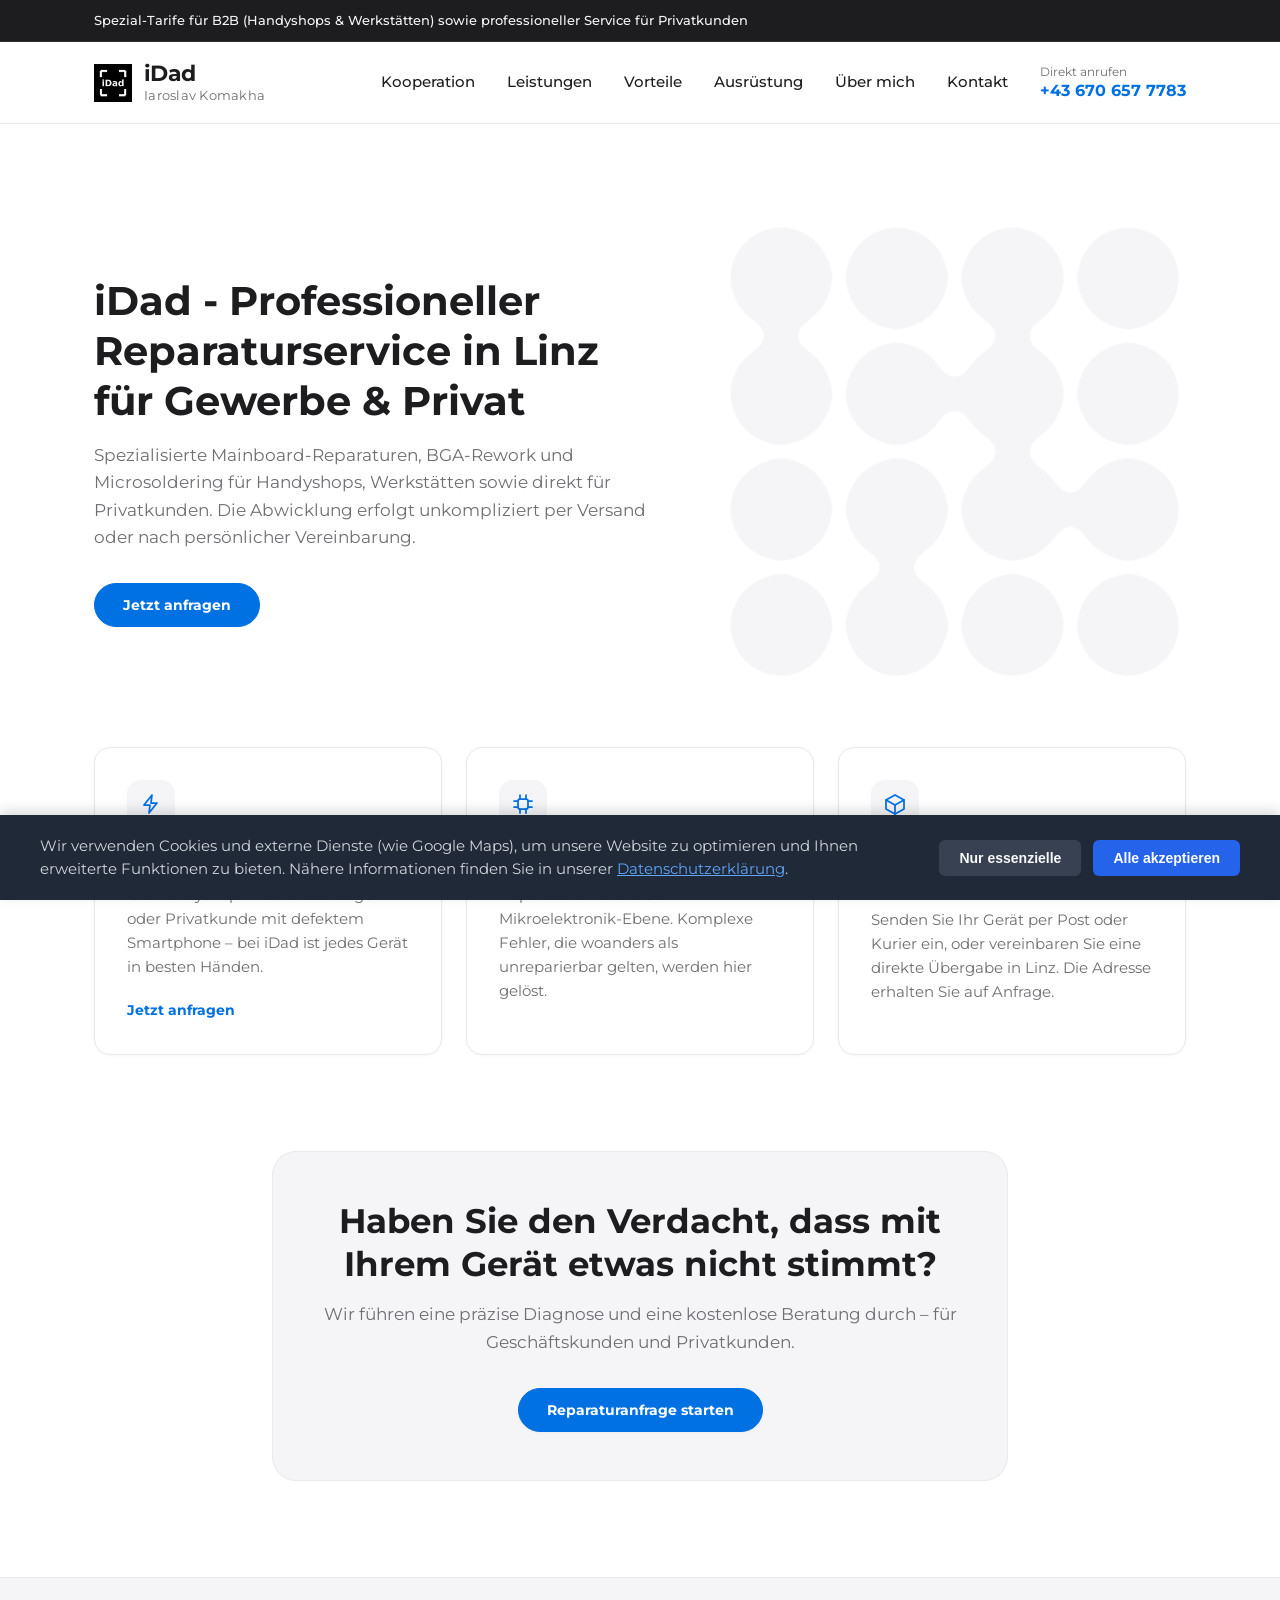
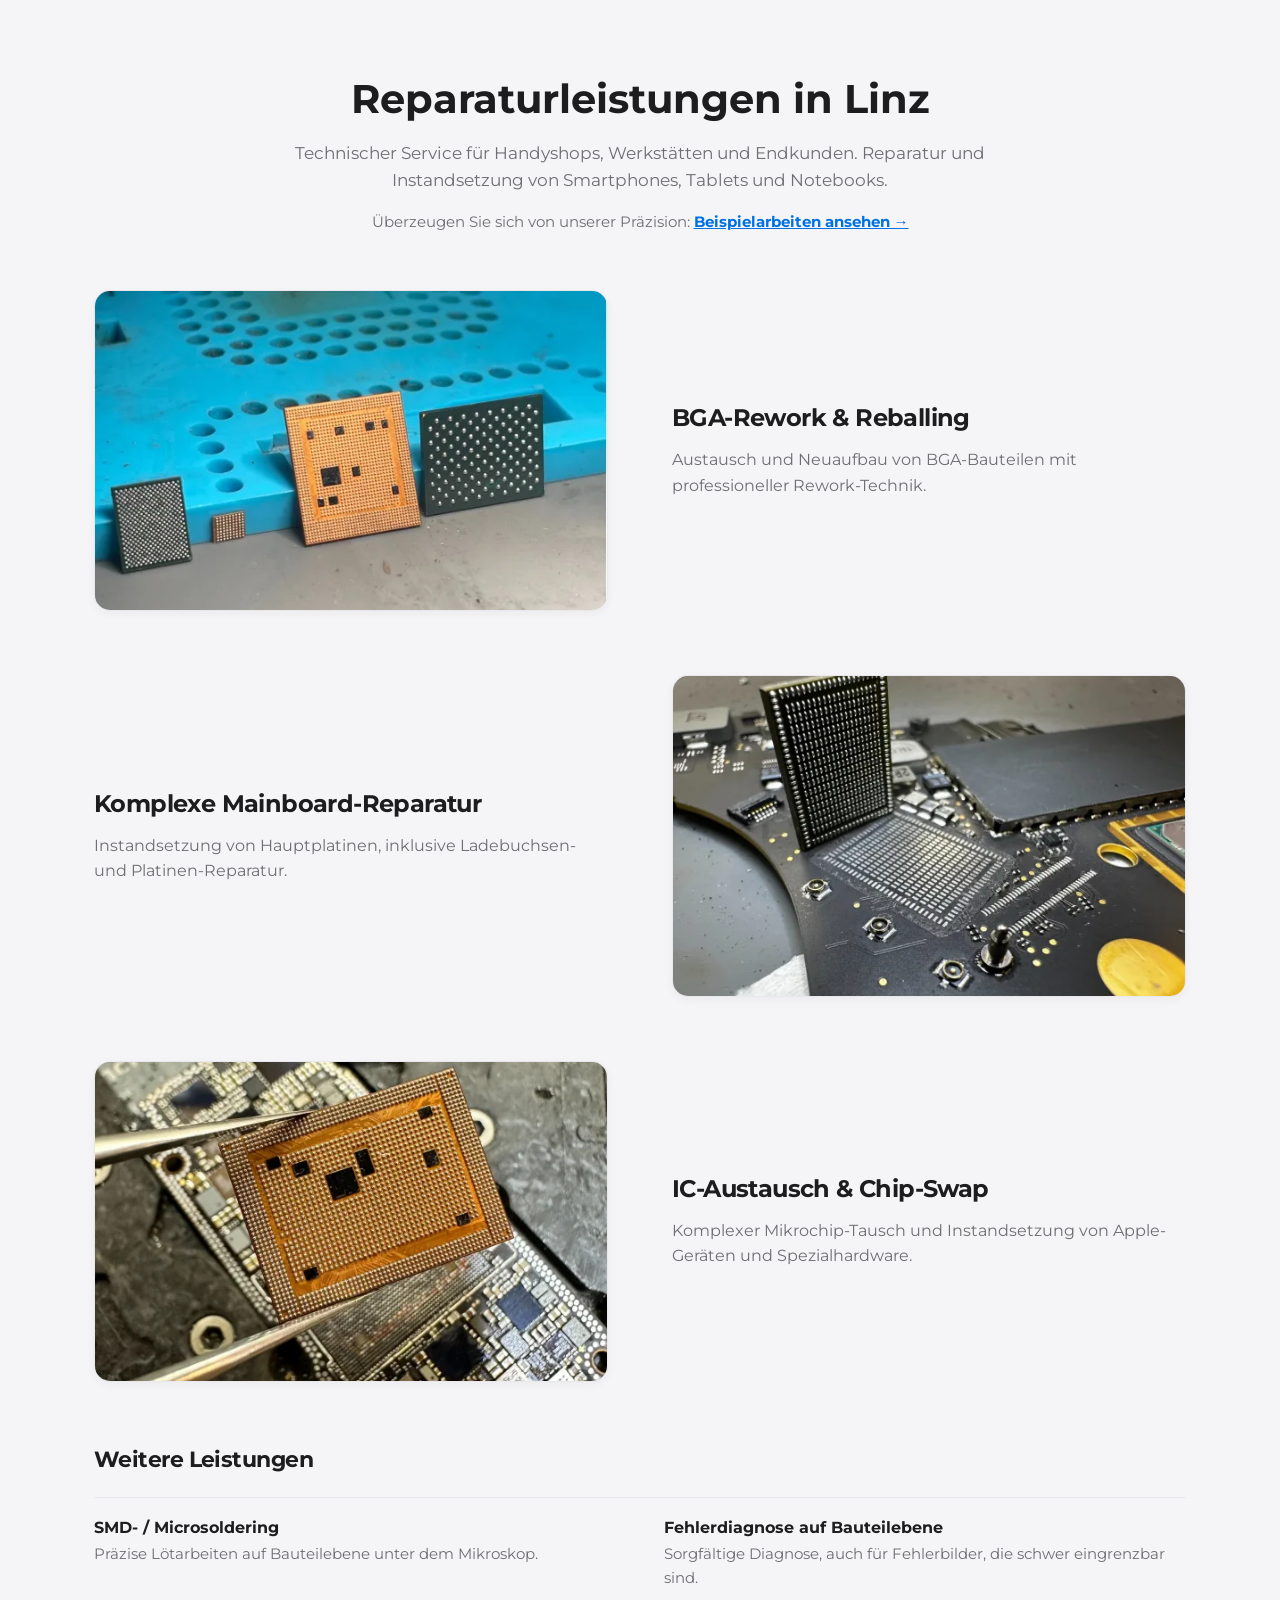
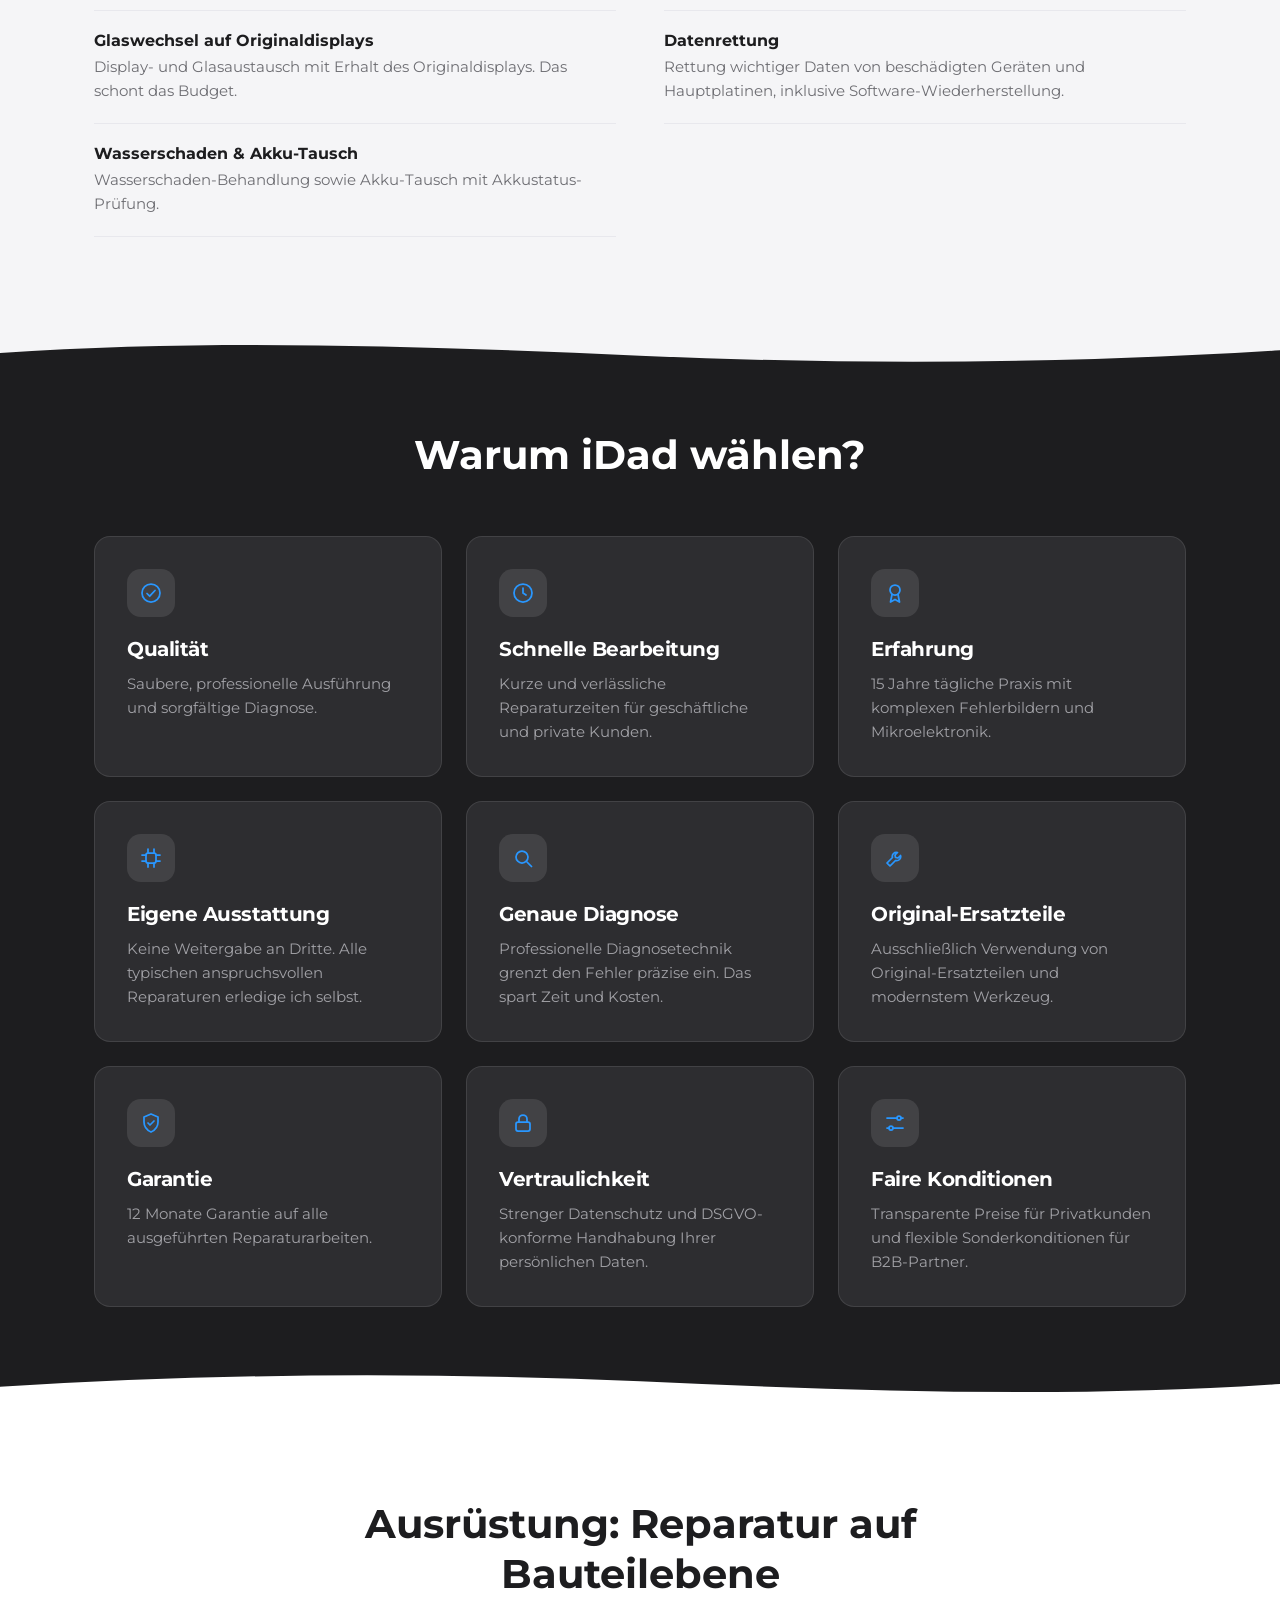
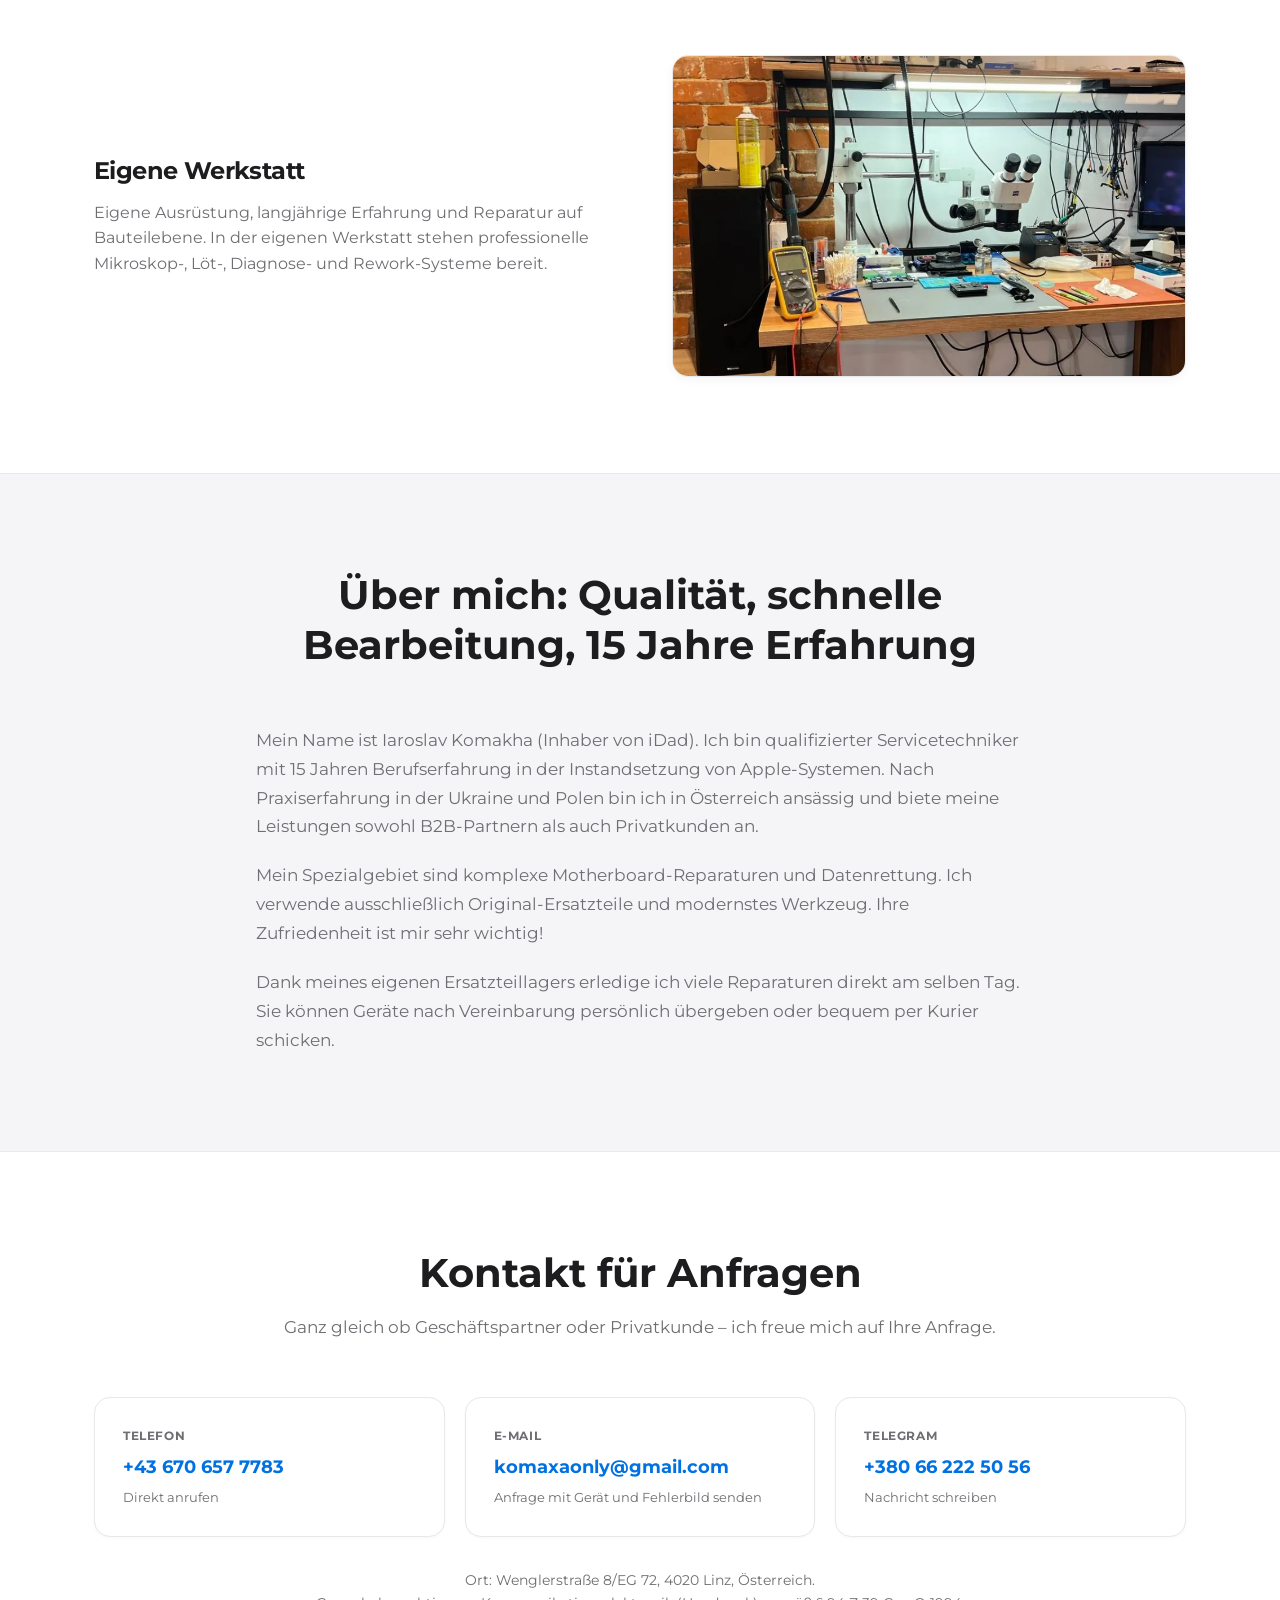
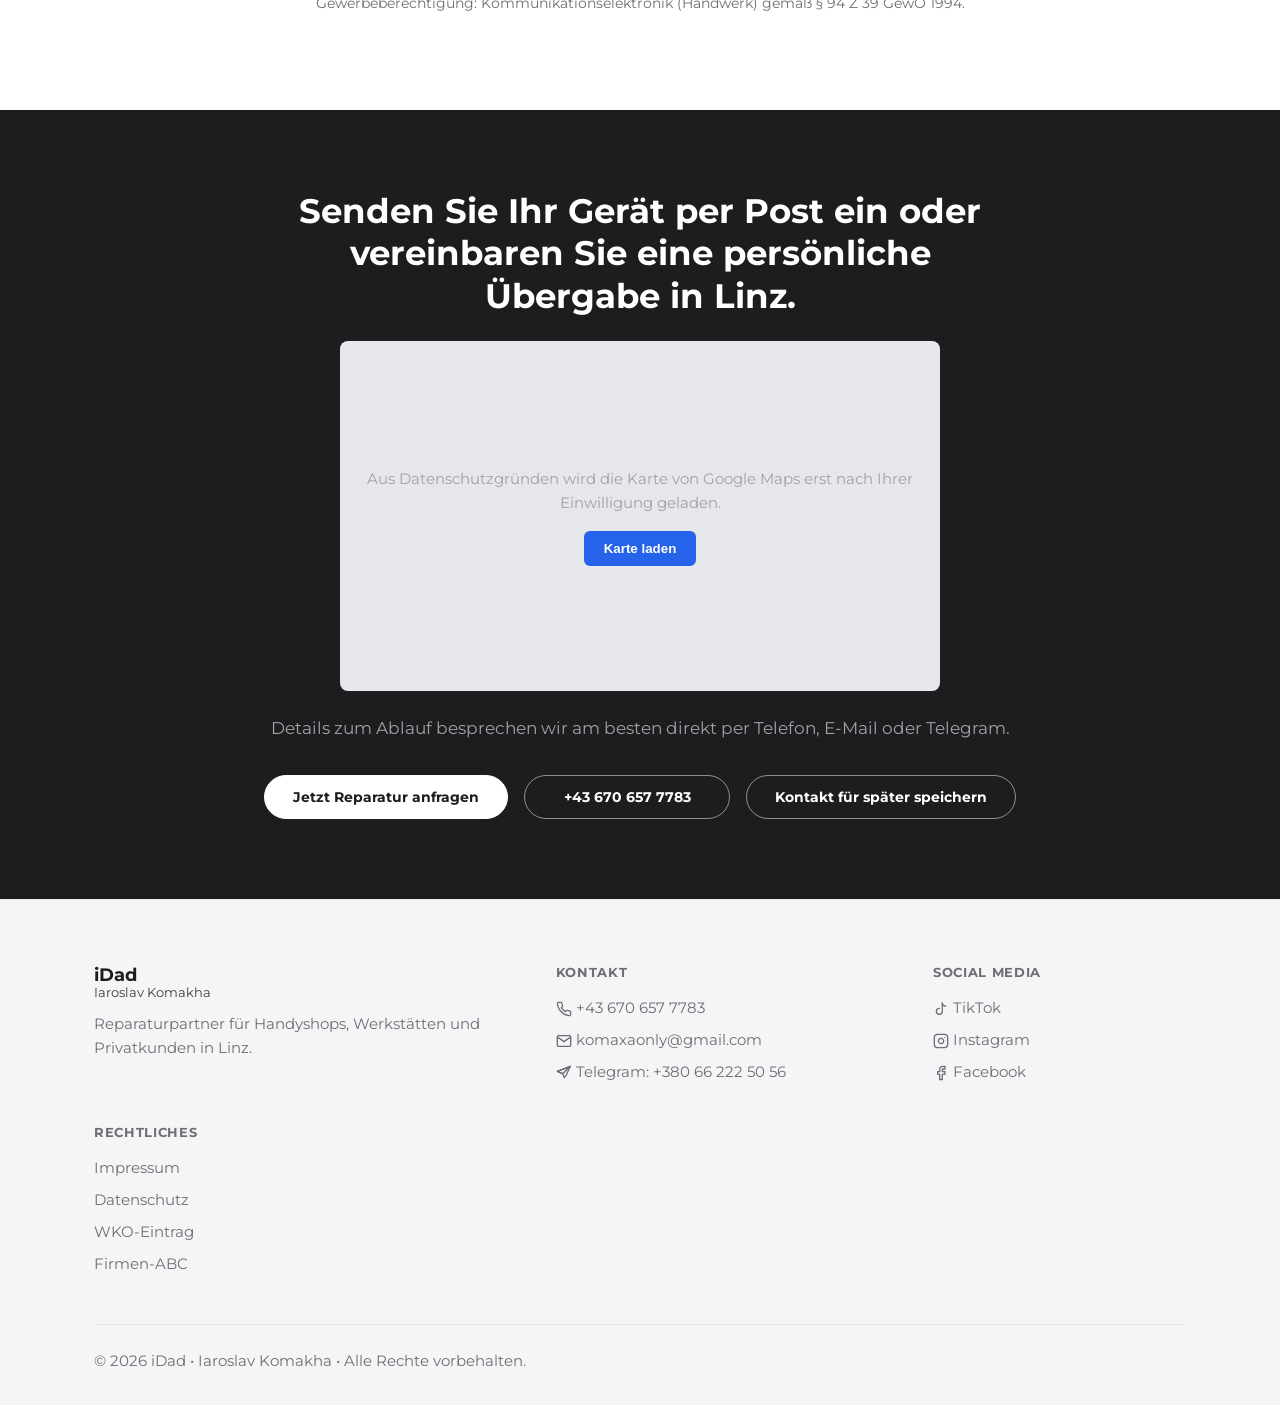
==== commit b487dde6: "Add files via upload" ====
--- a/index.html
+++ b/index.html
@@ -227,11 +227,23 @@
 
         <section id="kooperation" class="section" aria-labelledby="kooperation-titel">
             <div class="container">
-                <div class="section-head">
-                    <h2 id="kooperation-titel">iDad - Professioneller Reparaturservice in Linz für Gewerbe &amp; Privat</h2>
-                    <p>Spezialisierte Mainboard-Reparaturen, BGA-Rework und Microsoldering für Handyshops, Werkstätten sowie direkt für Privatkunden. Die Abwicklung erfolgt unkompliziert per Versand oder nach persönlicher Vereinbarung.</p>
-                </div>
-                <ul class="columns columns--3">
+                <div class="kooperation-grid">
+                    <div class="kooperation-text">
+                        <h2 id="kooperation-titel">iDad - Professioneller Reparaturservice in Linz für Gewerbe &amp; Privat</h2>
+                        <p>Spezialisierte Mainboard-Reparaturen, BGA-Rework und Microsoldering für Handyshops, Werkstätten sowie direkt für Privatkunden. Die Abwicklung erfolgt unkompliziert per Versand oder nach persönlicher Vereinbarung.</p>
+                        <div class="kooperation-cta">
+                            <a class="btn btn--primary" href="#kontakt">Jetzt anfragen</a>
+                        </div>
+                    </div>
+
+                    <div class="organic-video-wrapper">
+                        <video class="organic-video" autoplay muted loop playsinline preload="metadata" poster="res/video_1_poster.jpg" aria-hidden="true">
+                            <source src="res/video_1.mp4" type="video/mp4">
+                        </video>
+                    </div>
+                </div>
+
+                <ul class="columns columns--3 columns--after-grid">
                     <li>
                         <span class="icon" aria-hidden="true"><svg><use href="#i-bolt"/></svg></span>
                         <h3>Für B2B &amp; Privatkunden</h3>
--- a/styles.css
+++ b/styles.css
@@ -1178,4 +1178,63 @@
     padding-top: 0;
     gap: 2rem;
   }
-}+}
+/* Kooperation: Text links, organisch geformtes Video rechts */
+.kooperation-grid {
+  display: grid;
+  gap: 2.5rem;
+  align-items: center;
+}
+
+.kooperation-text h2 {
+  font-size: clamp(1.75rem, 1.2rem + 1.8vw, 2.5rem);
+}
+
+.kooperation-text p {
+  margin-top: 1rem;
+  font-size: 1.0625rem;
+  color: var(--muted);
+}
+
+.kooperation-cta {
+  margin-top: 2rem;
+}
+
+.columns--after-grid {
+  margin-top: 4rem;
+}
+
+/* Video im Punkte-Raster: Maske (als data-URI eingebettet, funktioniert auch per file://) schneidet Kreise mit
+   verschmolzenen Verbindungen aus; im Raster spielt ein durchgehendes Video. */
+.organic-video-wrapper {
+  position: relative;
+  width: 100%;
+  max-width: 32rem;
+  aspect-ratio: 1 / 1;
+  margin: 0 auto;
+  background: var(--surface);
+  -webkit-mask-image: url("[data-uri]");
+  mask-image: url("[data-uri]");
+  -webkit-mask-size: 100% 100%;
+  mask-size: 100% 100%;
+  -webkit-mask-repeat: no-repeat;
+  mask-repeat: no-repeat;
+}
+
+.organic-video {
+  display: block;
+  width: 100%;
+  height: 100%;
+  object-fit: cover;
+}
+
+@media (min-width: 48em) {
+  .kooperation-grid {
+    grid-template-columns: 1.1fr 0.9fr;
+    gap: 4rem;
+  }
+
+  .organic-video-wrapper {
+    max-width: 32rem;
+  }
+}
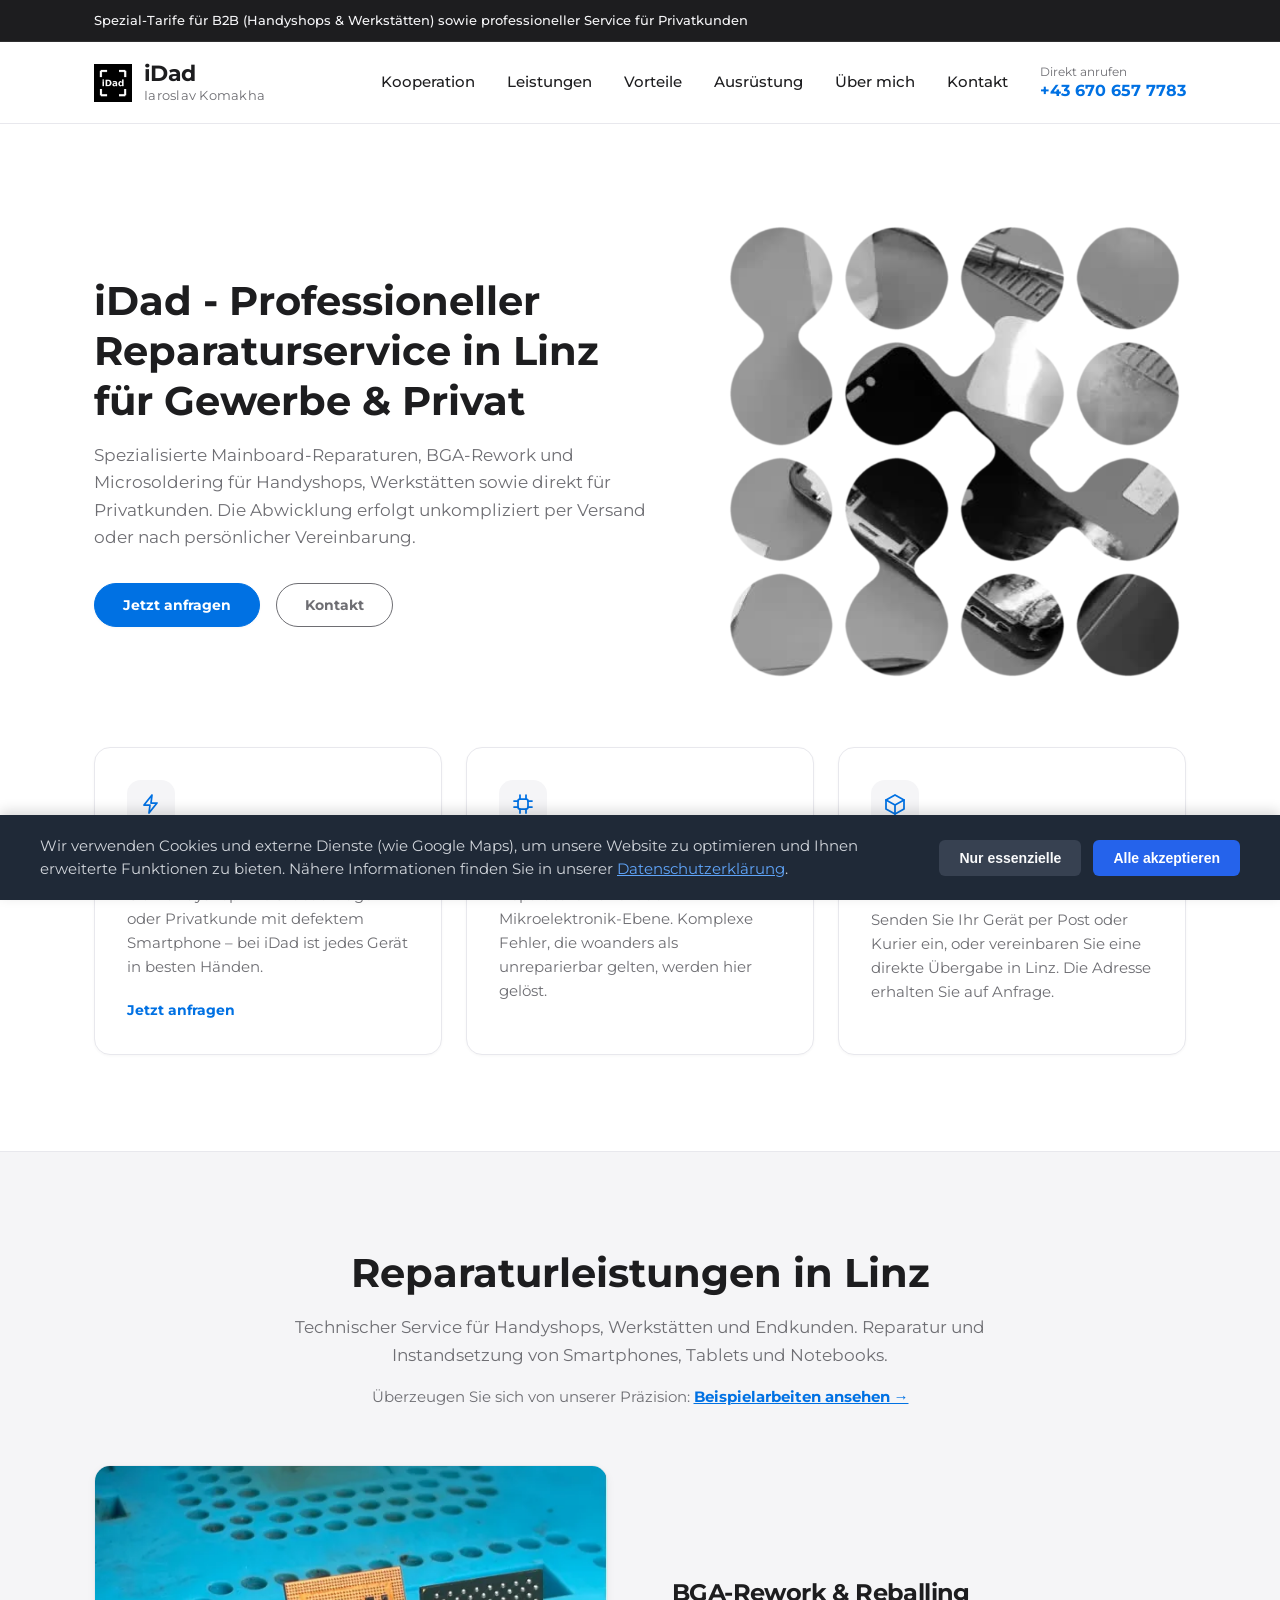
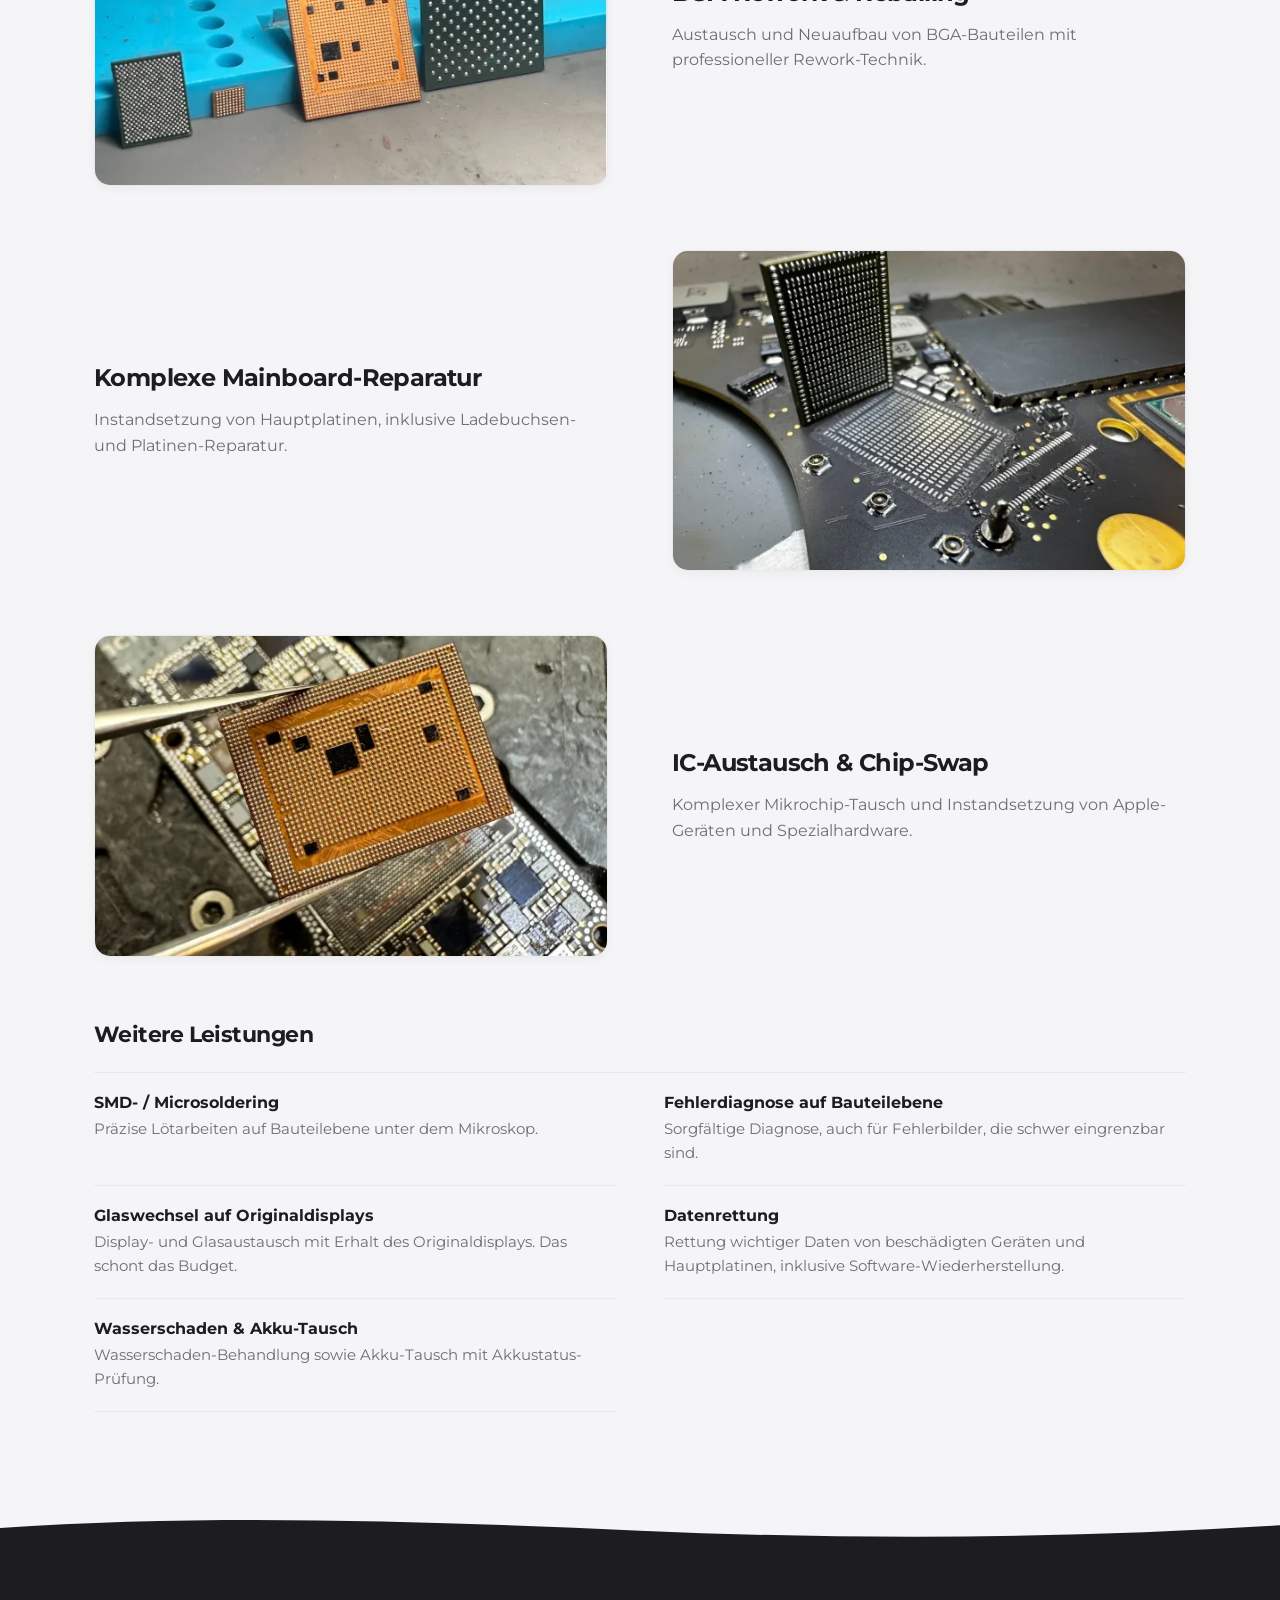
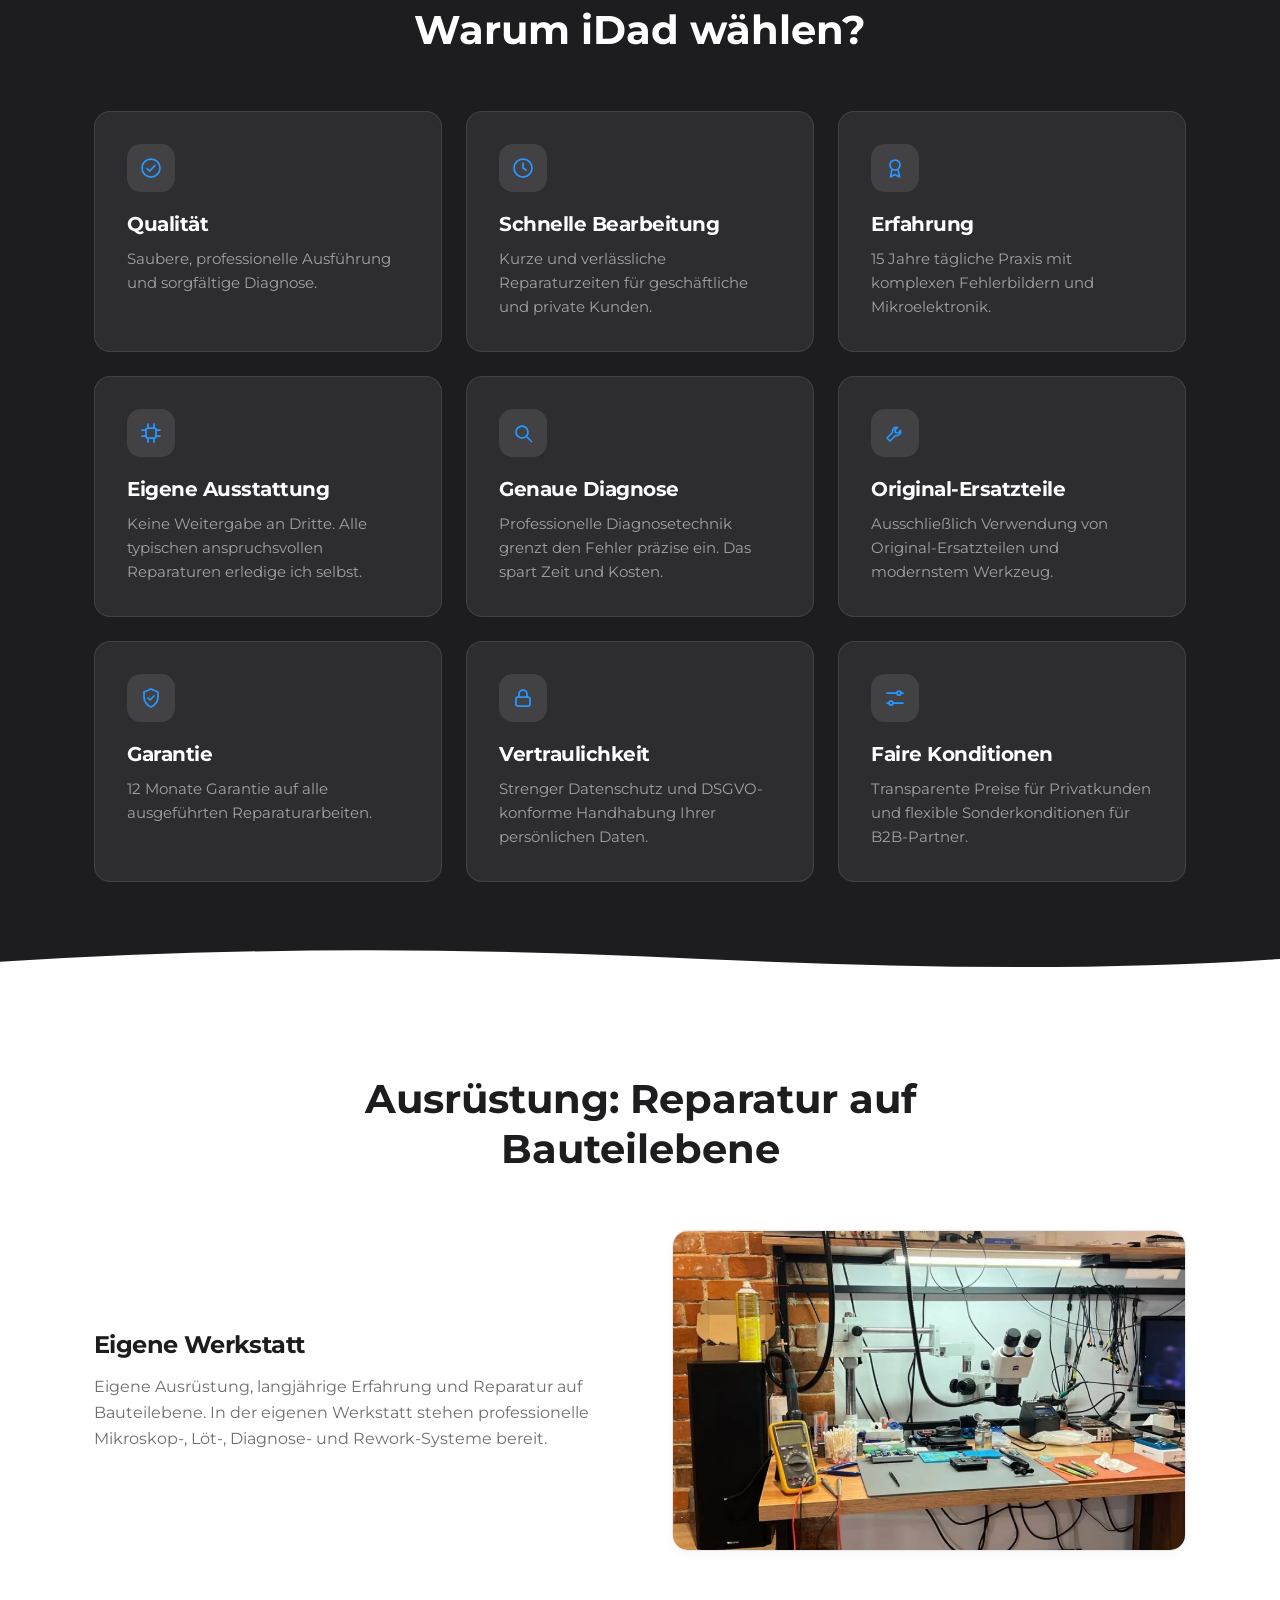
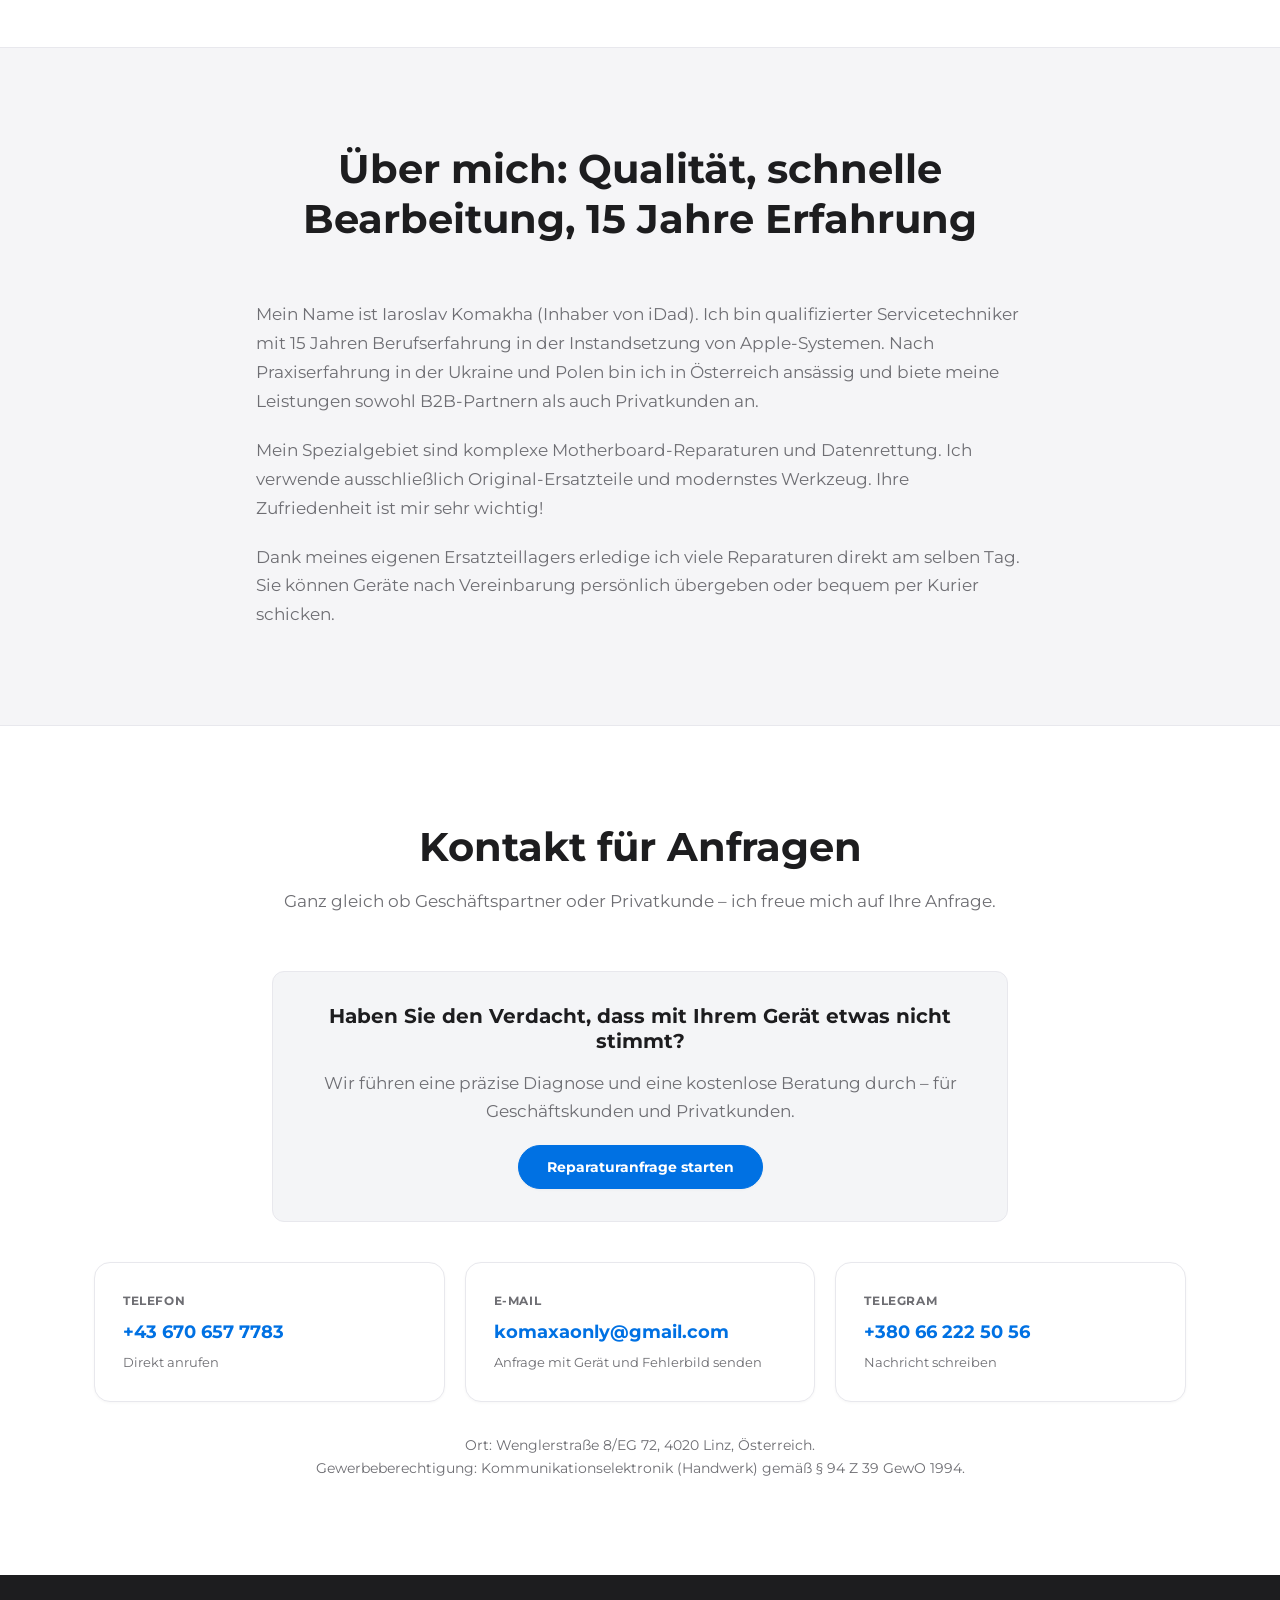
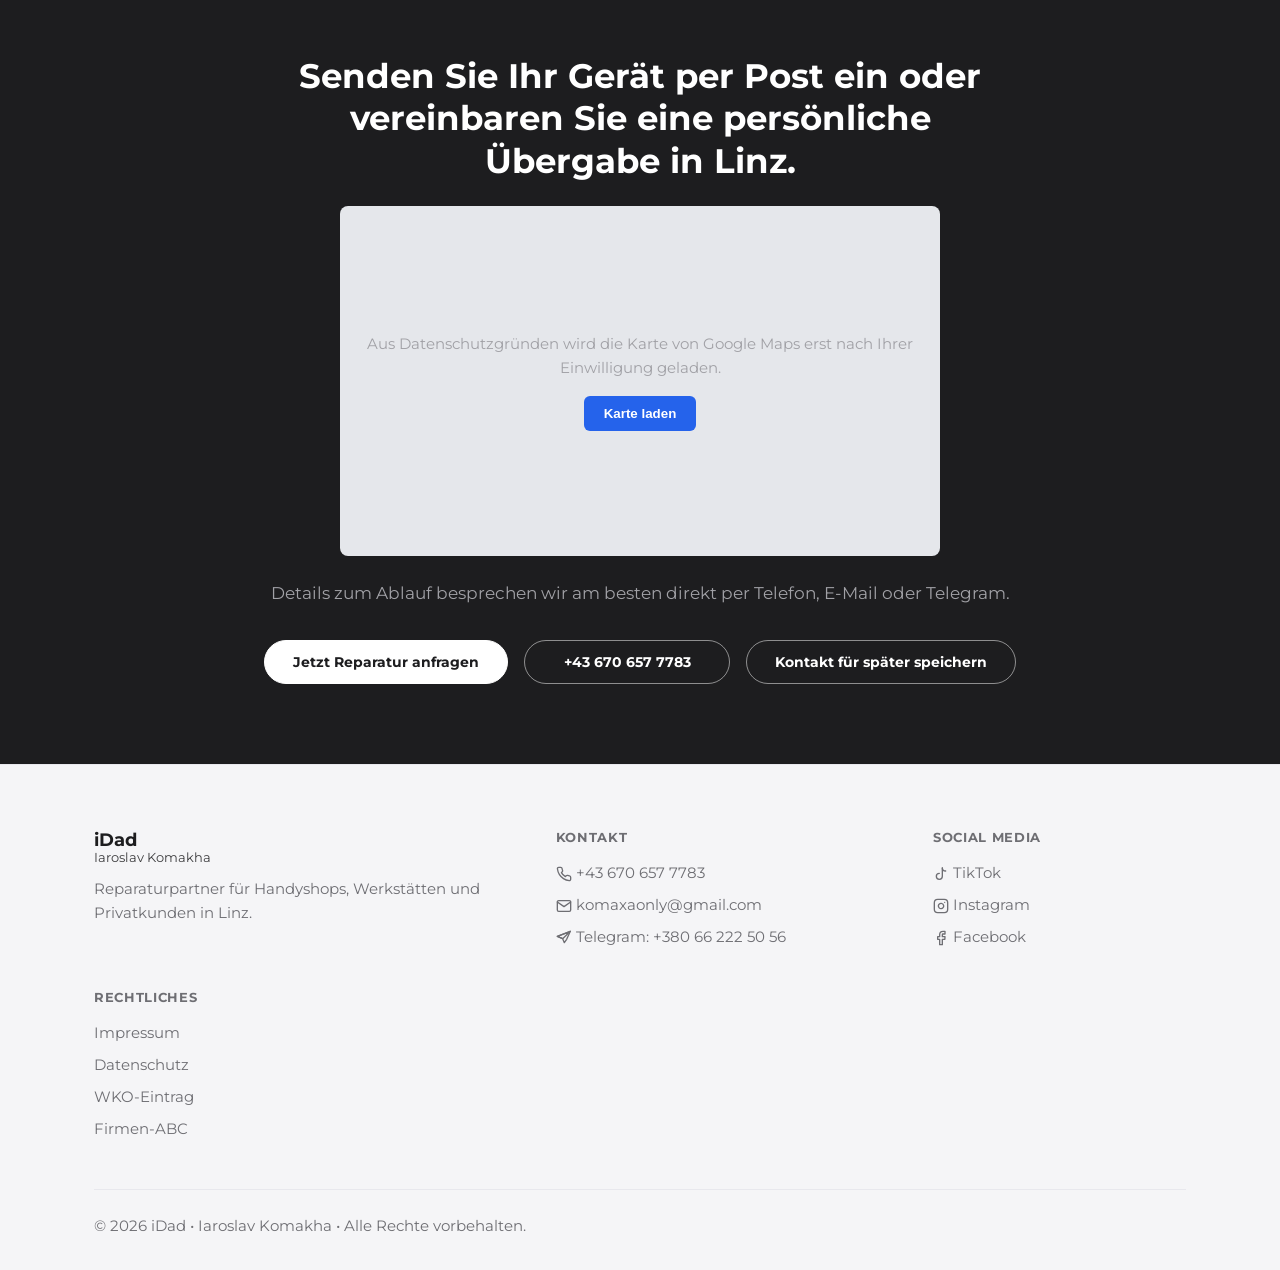
==== commit de05bac3: "Add files via upload" ====
--- a/index.html
+++ b/index.html
@@ -231,8 +231,9 @@
                     <div class="kooperation-text">
                         <h2 id="kooperation-titel">iDad - Professioneller Reparaturservice in Linz für Gewerbe &amp; Privat</h2>
                         <p>Spezialisierte Mainboard-Reparaturen, BGA-Rework und Microsoldering für Handyshops, Werkstätten sowie direkt für Privatkunden. Die Abwicklung erfolgt unkompliziert per Versand oder nach persönlicher Vereinbarung.</p>
-                        <div class="kooperation-cta">
-                            <a class="btn btn--primary" href="#kontakt">Jetzt anfragen</a>
+                        <div class="kooperation-cta" style="display: flex; gap: 1rem; flex-wrap: wrap;">
+                            <button type="button" class="btn btn--primary open-form-modal-btn">Jetzt anfragen</button>
+                            <a class="btn btn--outline-light" href="#kontakt" style="border-color: var(--primary); color: var(--primary);">Kontakt</a>
                         </div>
                     </div>
 
@@ -248,7 +249,7 @@
                         <span class="icon" aria-hidden="true"><svg><use href="#i-bolt"/></svg></span>
                         <h3>Für B2B &amp; Privatkunden</h3>
                         <p>Ob Handyshop mit Großaufträgen oder Privatkunde mit defektem Smartphone – bei iDad ist jedes Gerät in besten Händen.</p>
-                        <a class="more" href="#kontakt">Jetzt anfragen</a>
+                        <a class="more open-form-modal-btn" href="#anfrage" style="cursor: pointer;">Jetzt anfragen</a>
                     </li>
                     <li>
                         <span class="icon" aria-hidden="true"><svg><use href="#i-chip"/></svg></span>
@@ -262,52 +263,6 @@
                     </li>
                 </ul>
             </div>
-        </section>
-
-        <section id="anfrage" class="section section--request" aria-labelledby="anfrage-titel">
-            <div class="container">
-                <div class="request-box">
-                    <h2 id="anfrage-titel">Haben Sie den Verdacht, dass mit Ihrem Gerät etwas nicht stimmt?</h2>
-                    <p>Wir führen eine präzise Diagnose und eine kostenlose Beratung durch – für Geschäftskunden und Privatkunden.</p>
-                    <button type="button" id="toggle-form-btn" class="btn btn--primary" aria-haspopup="dialog" aria-controls="form-container">
-                        Reparaturanfrage starten
-                    </button>
-                </div>
-            </div>
-
-            <dialog id="form-container" class="form-modal" aria-labelledby="form-title">
-                <div class="form-modal__inner">
-                    <button type="button" class="form-modal__close" id="form-close-btn" aria-label="Formular schließen">&times;</button>
-                    <h2 id="form-title">Reparaturanfrage</h2>
-                    <div id="form-status" role="status" aria-live="polite" tabindex="-1" hidden style="padding: 1rem; border-radius: 0.5rem; margin-bottom: 1.5rem; font-size: 0.9375rem;"></div>
-
-                    <form id="form" class="repair-contact-form" action="https://api.web3forms.com/submit" method="POST" style="display: grid; gap: 1.25rem;">
-                        <input type="hidden" name="access_key" value="029de4c1-ca1f-46d5-9054-4d6a770d00f3">
-                        <input type="hidden" name="subject" value="iDad Reparaturanfrage über die Website">
-                        
-                        <input type="checkbox" name="botcheck" class="hidden" style="display: none;">
-                        
-                        <div class="form-group" style="display: grid; gap: 0.375rem;">
-                            <label for="user-name" style="font-weight: 700; font-size: 0.9375rem;">Name <span style="color: #d61634;">*</span></label>
-                            <input type="text" id="user-name" name="name" required minlength="2" maxlength="100" autocomplete="name" style="padding: 0.75rem 1rem; border: 1px solid #d0d5dc; border-radius: 0.5rem; font: inherit;">
-                        </div>
-
-                        <div class="form-group" style="display: grid; gap: 0.375rem;">
-                            <label for="user-phone" style="font-weight: 700; font-size: 0.9375rem;">Telefon <span style="color: #d61634;">*</span></label>
-                            <input type="tel" id="user-phone" name="phone" required minlength="7" maxlength="25" pattern="[0-9+() /.-]{7,25}" autocomplete="tel" inputmode="tel" aria-describedby="phone-help" placeholder="+43 ..." title="Bitte geben Sie eine gültige Telefonnummer ein." style="padding: 0.75rem 1rem; border: 1px solid #d0d5dc; border-radius: 0.5rem; font: inherit;">
-                            <span id="phone-help" style="font-size: 0.8125rem; color: #6e6e73;">Bitte geben Sie eine Telefonnummer mit mindestens 7 Zeichen ein.</span>
-                        </div>
-
-                        <div class="form-group" style="display: grid; gap: 0.375rem;">
-                            <label for="device-info" style="font-weight: 700; font-size: 0.9375rem;">Gerät und Fehlerbeschreibung</label>
-                            <textarea id="device-info" name="message" rows="4" placeholder="Geben Sie Gerätemodell und Symptom an..." style="padding: 0.75rem 1rem; border: 1px solid #d0d5dc; border-radius: 0.5rem; font: inherit; resize: vertical;"></textarea>
-                        </div>
-
-                        <button type="submit" class="btn btn--primary" style="justify-self: start; cursor: pointer;">Absenden</button>
-                    </form>
-                    <p style="margin-top: 1rem; font-size: 0.8125rem; color: #6e6e73;">Ihre Angaben werden zur Bearbeitung der Anfrage über Web3Forms übertragen. Einzelheiten finden Sie in der <a href="datenschutz.html">Datenschutzerklärung</a>.</p>
-                </div>
-            </dialog>
         </section>
 
         <section id="leistungen" class="section section--alt" aria-labelledby="leistungen-titel">
@@ -467,6 +422,14 @@
                     <p>Ganz gleich ob Geschäftspartner oder Privatkunde – ich freue mich auf Ihre Anfrage.</p>
                 </div>
 
+                <div class="request-box" style="margin-bottom: 2.5rem; text-align: center; background: var(--surface-alt, #f4f5f7); padding: 2rem; border-radius: 0.75rem;">
+                    <h3 style="margin-top: 0; font-size: 1.25rem; margin-bottom: 0.75rem;">Haben Sie den Verdacht, dass mit Ihrem Gerät etwas nicht stimmt?</h3>
+                    <p style="margin-bottom: 1.25rem;">Wir führen eine präzise Diagnose und eine kostenlose Beratung durch – für Geschäftskunden und Privatkunden.</p>
+                    <button type="button" class="btn btn--primary open-form-modal-btn" aria-haspopup="dialog" aria-controls="form-container">
+                        Reparaturanfrage starten
+                    </button>
+                </div>
+
                 <ul class="contact-grid">
                     <li>
                         <a class="contact-card" href="tel:+436706577783">
@@ -494,6 +457,41 @@
                 <p class="contact-note">Ort: Wenglerstraße 8/EG 72, 4020 Linz, Österreich.<br> Gewerbeberechtigung: Kommunikationselektronik (Handwerk) gemäß § 94 Z 39 GewO 1994.</p>
             </div>
         </section>
+
+        <!-- Modal Dialog für Reparaturanfrage -->
+        <dialog id="form-container" class="form-modal" aria-labelledby="form-title">
+            <div class="form-modal__inner">
+                <button type="button" class="form-modal__close" id="form-close-btn" aria-label="Formular schließen">&times;</button>
+                <h2 id="form-title">Reparaturanfrage</h2>
+                <div id="form-status" role="status" aria-live="polite" tabindex="-1" hidden style="padding: 1rem; border-radius: 0.5rem; margin-bottom: 1.5rem; font-size: 0.9375rem;"></div>
+
+                <form id="form" class="repair-contact-form" action="https://api.web3forms.com/submit" method="POST" style="display: grid; gap: 1.25rem;">
+                    <input type="hidden" name="access_key" value="029de4c1-ca1f-46d5-9054-4d6a770d00f3">
+                    <input type="hidden" name="subject" value="iDad Reparaturanfrage über die Website">
+                    
+                    <input type="checkbox" name="botcheck" class="hidden" style="display: none;">
+                    
+                    <div class="form-group" style="display: grid; gap: 0.375rem;">
+                        <label for="user-name" style="font-weight: 700; font-size: 0.9375rem;">Name <span style="color: #d61634;">*</span></label>
+                        <input type="text" id="user-name" name="name" required minlength="2" maxlength="100" autocomplete="name" style="padding: 0.75rem 1rem; border: 1px solid #d0d5dc; border-radius: 0.5rem; font: inherit;">
+                    </div>
+
+                    <div class="form-group" style="display: grid; gap: 0.375rem;">
+                        <label for="user-phone" style="font-weight: 700; font-size: 0.9375rem;">Telefon <span style="color: #d61634;">*</span></label>
+                        <input type="tel" id="user-phone" name="phone" required minlength="7" maxlength="25" pattern="[0-9+() /.-]{7,25}" autocomplete="tel" inputmode="tel" aria-describedby="phone-help" placeholder="+43 ..." title="Bitte geben Sie eine gültige Telefonnummer ein." style="padding: 0.75rem 1rem; border: 1px solid #d0d5dc; border-radius: 0.5rem; font: inherit;">
+                        <span id="phone-help" style="font-size: 0.8125rem; color: #6e6e73;">Bitte geben Sie eine Telefonnummer mit mindestens 7 Zeichen ein.</span>
+                    </div>
+
+                    <div class="form-group" style="display: grid; gap: 0.375rem;">
+                        <label for="device-info" style="font-weight: 700; font-size: 0.9375rem;">Gerät und Fehlerbeschreibung</label>
+                        <textarea id="device-info" name="message" rows="4" placeholder="Geben Sie Gerätemodell und Symptom an..." style="padding: 0.75rem 1rem; border: 1px solid #d0d5dc; border-radius: 0.5rem; font: inherit; resize: vertical;"></textarea>
+                    </div>
+
+                    <button type="submit" class="btn btn--primary" style="justify-self: start; cursor: pointer;">Absenden</button>
+                </form>
+                <p style="margin-top: 1rem; font-size: 0.8125rem; color: #6e6e73;">Ihre Angaben werden zur Bearbeitung der Anfrage über Web3Forms übertragen. Einzelheiten finden Sie in der <a href="datenschutz.html">Datenschutzerklärung</a>.</p>
+            </div>
+        </dialog>
 
         <section class="cta" aria-labelledby="cta-titel">
             <div class="container">
@@ -508,7 +506,7 @@
                 </div>
                 <p>Details zum Ablauf besprechen wir am besten direkt per Telefon, E-Mail oder Telegram.</p>
                 <div class="btn-row">
-                    <a class="btn btn--light" href="#anfrage">Jetzt Reparatur anfragen</a>
+                    <button type="button" class="btn btn--light open-form-modal-btn">Jetzt Reparatur anfragen</button>
                     <a class="btn btn--outline-light" href="tel:+436706577783">+43&nbsp;670&nbsp;657&nbsp;7783</a>
                     <a class="btn btn--outline-light" href="reparaturpartner.vcf" download>Kontakt für später speichern</a>
                 </div>
@@ -569,6 +567,32 @@
 
     <script>
         document.addEventListener("DOMContentLoaded", function() {
+            // Global handling for all modal open buttons/links
+            const modalOpenButtons = document.querySelectorAll(".open-form-modal-btn");
+            const formContainer = document.getElementById("form-container");
+            const formCloseBtn = document.getElementById("form-close-btn");
+
+            modalOpenButtons.forEach(btn => {
+                btn.addEventListener("click", function(e) {
+                    e.preventDefault();
+                    if (formContainer && typeof formContainer.showModal === "function") {
+                        formContainer.showModal();
+                    } else if (formContainer) {
+                        formContainer.style.display = "block";
+                    }
+                });
+            });
+
+            if (formCloseBtn && formContainer) {
+                formCloseBtn.addEventListener("click", function() {
+                    if (typeof formContainer.close === "function") {
+                        formContainer.close();
+                    } else {
+                        formContainer.style.display = "none";
+                    }
+                });
+            }
+
             const banner = document.getElementById("cookie-banner");
             const btnAll = document.getElementById("cookie-accept-all");
             const btnEssential = document.getElementById("cookie-accept-essential");
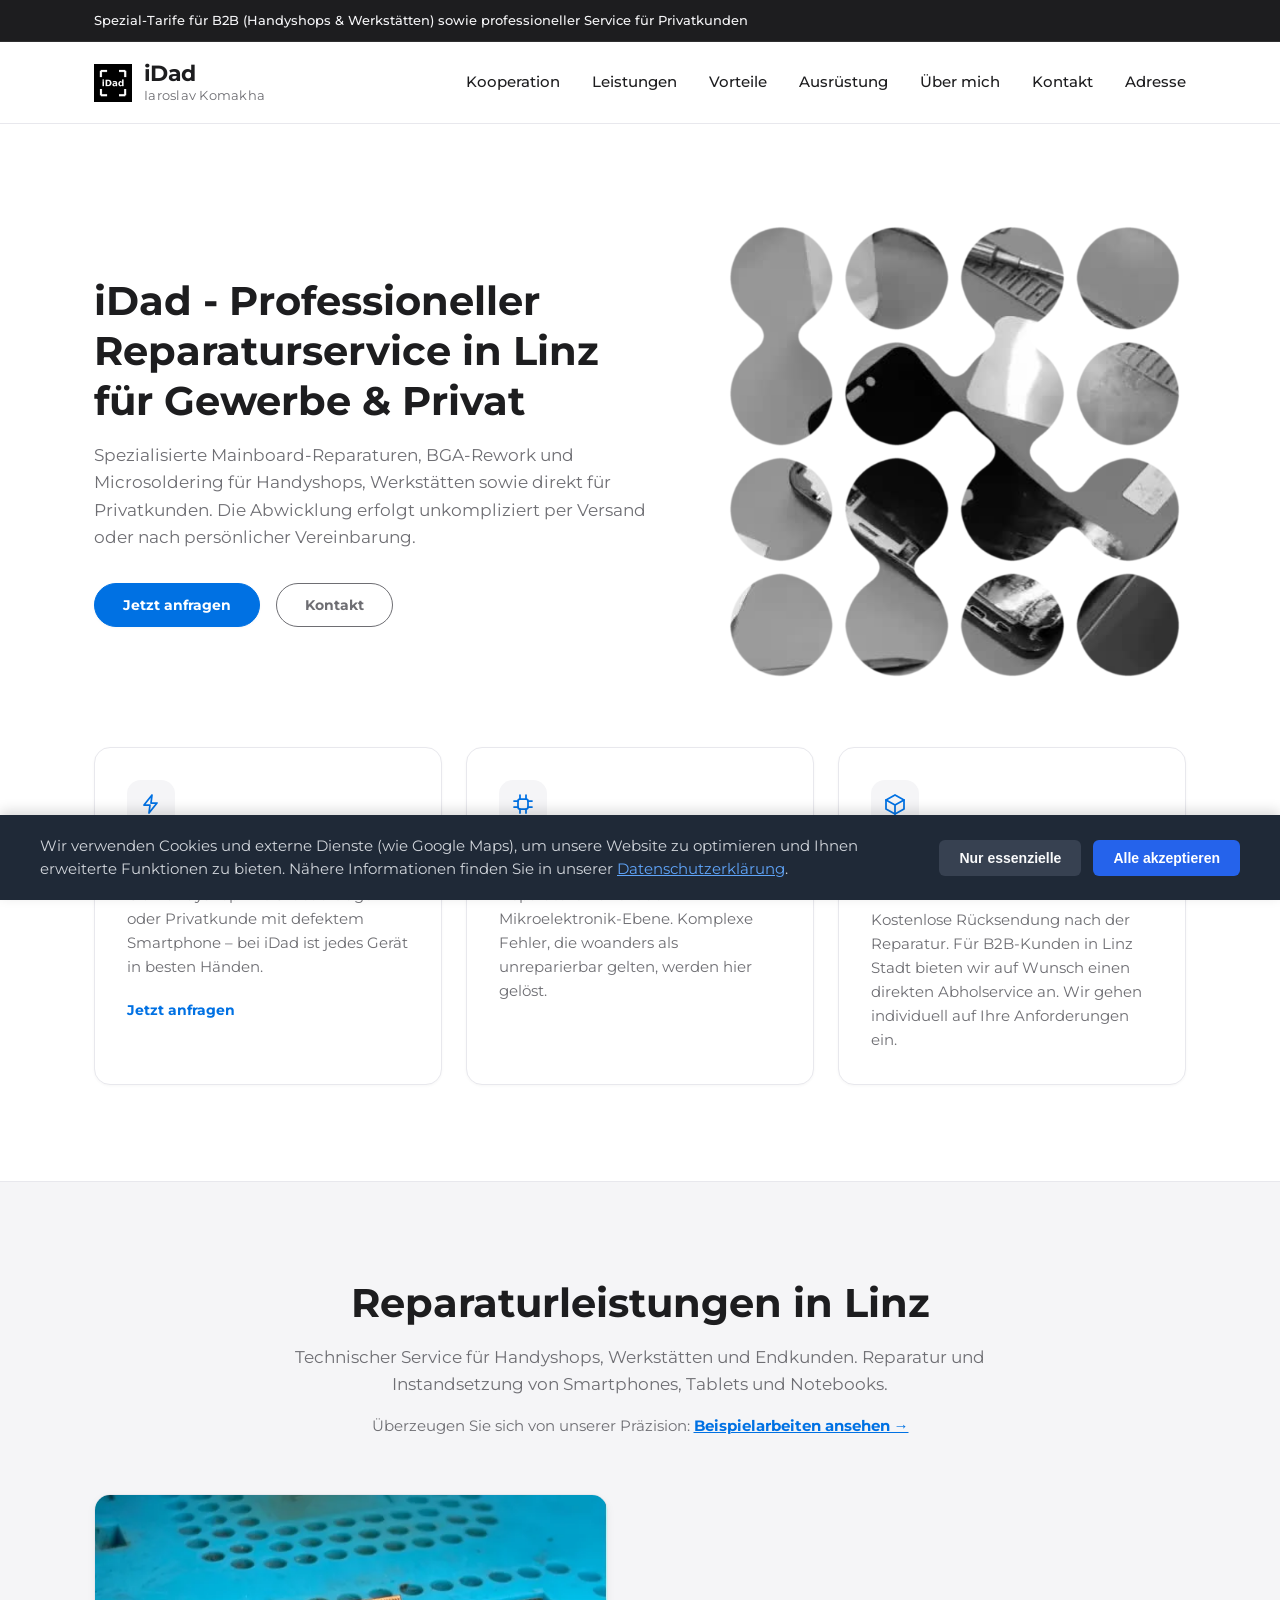
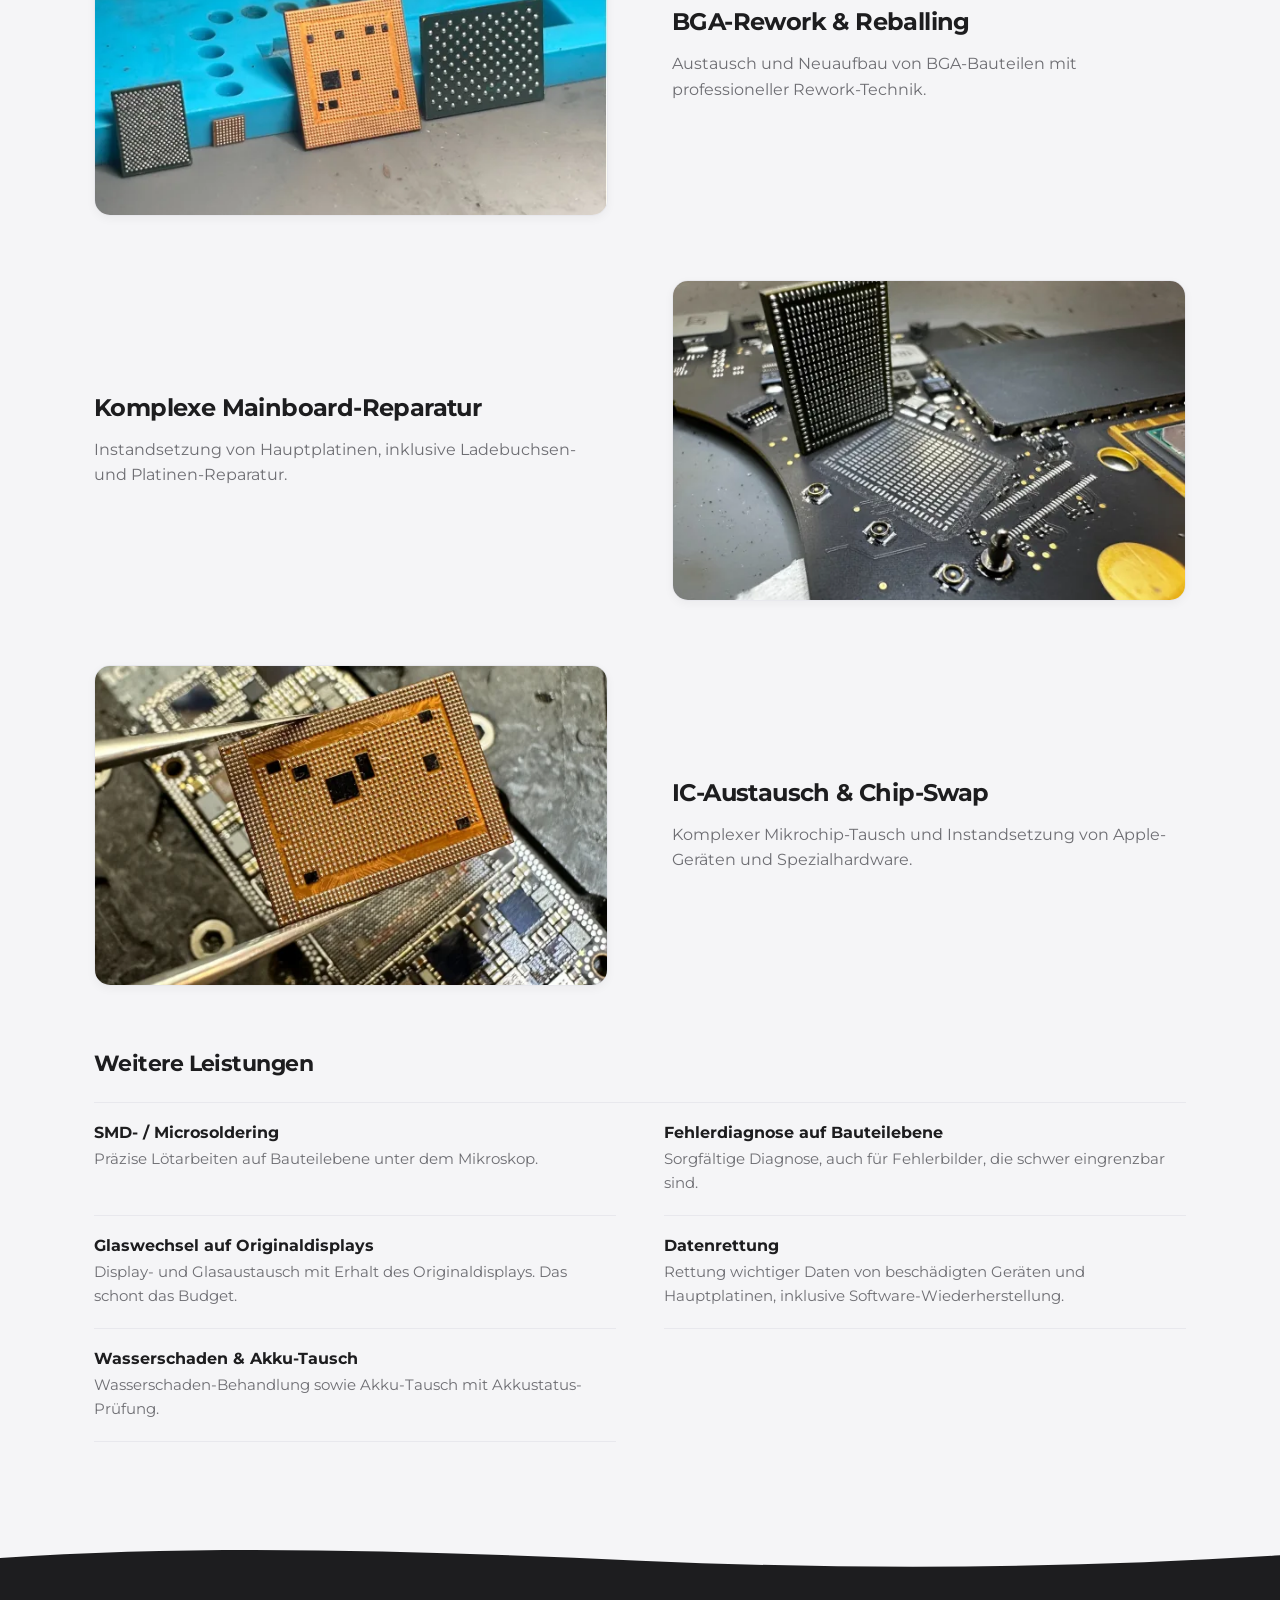
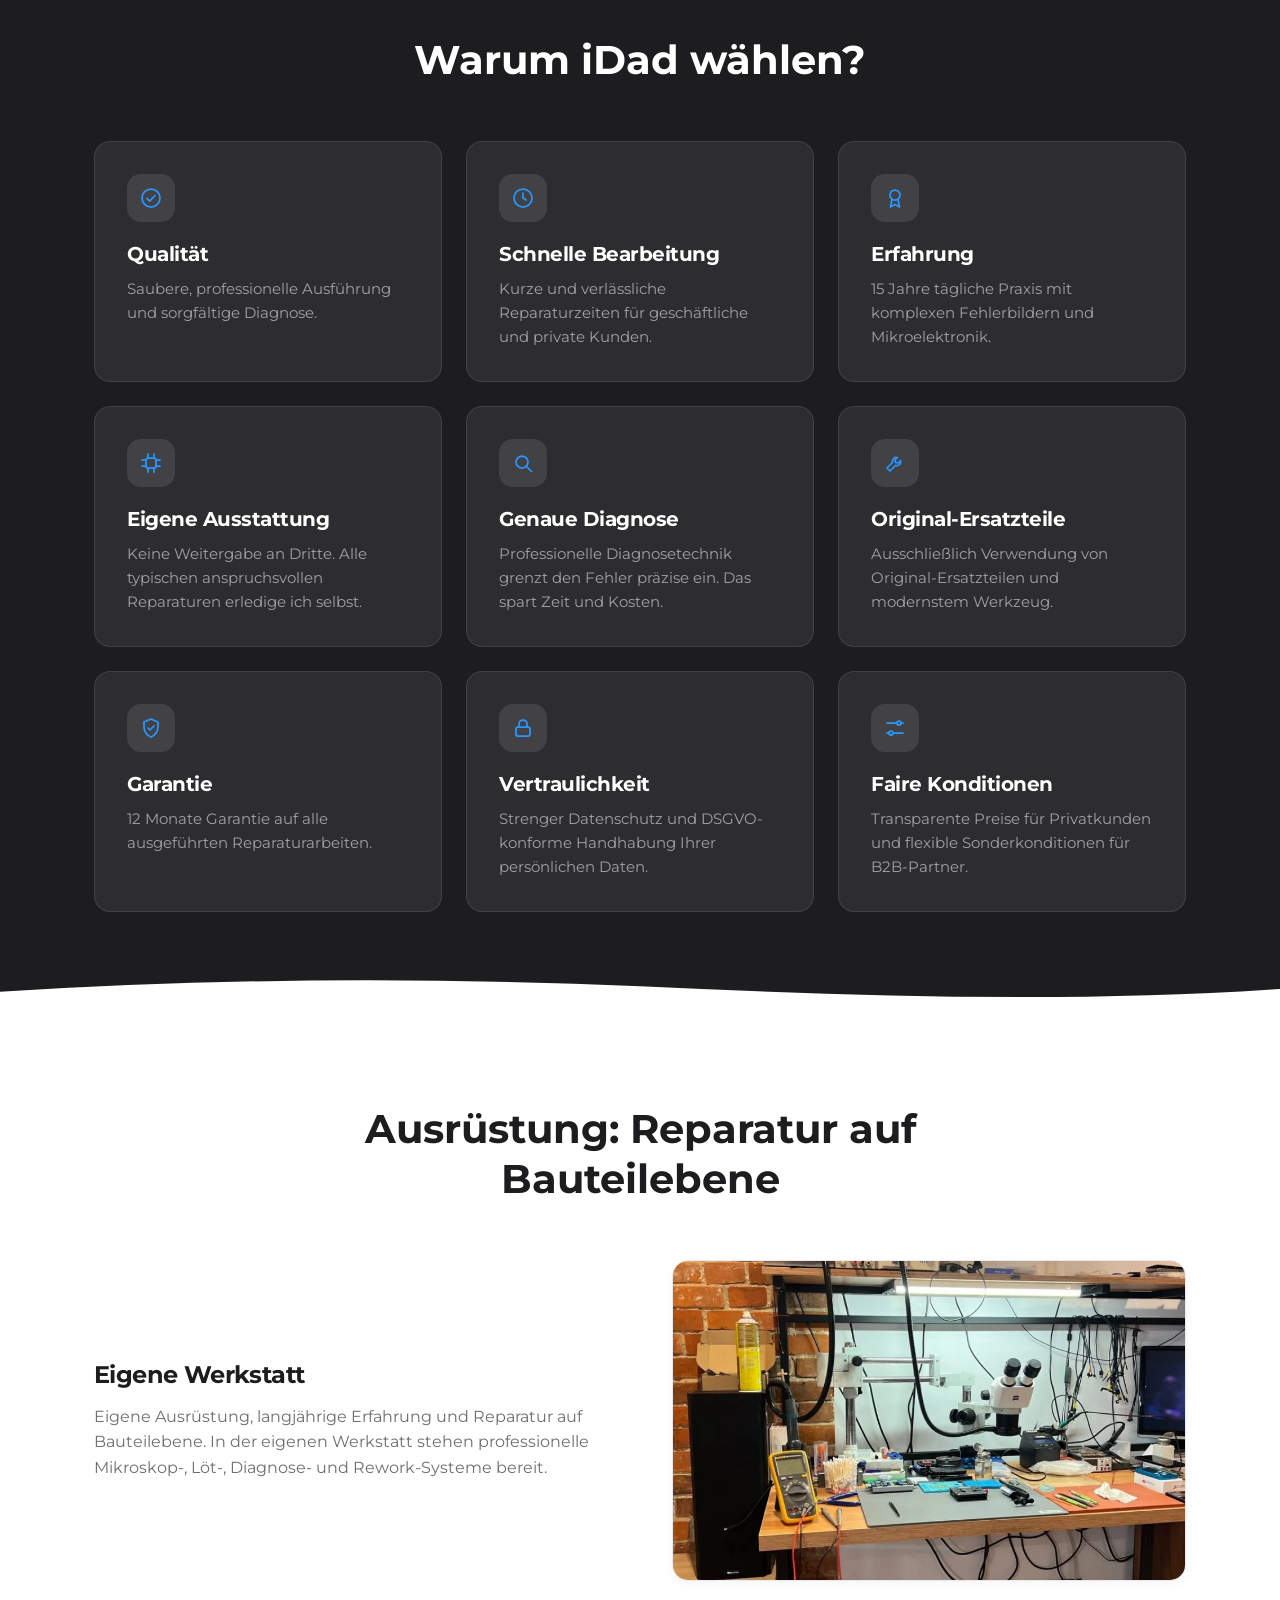
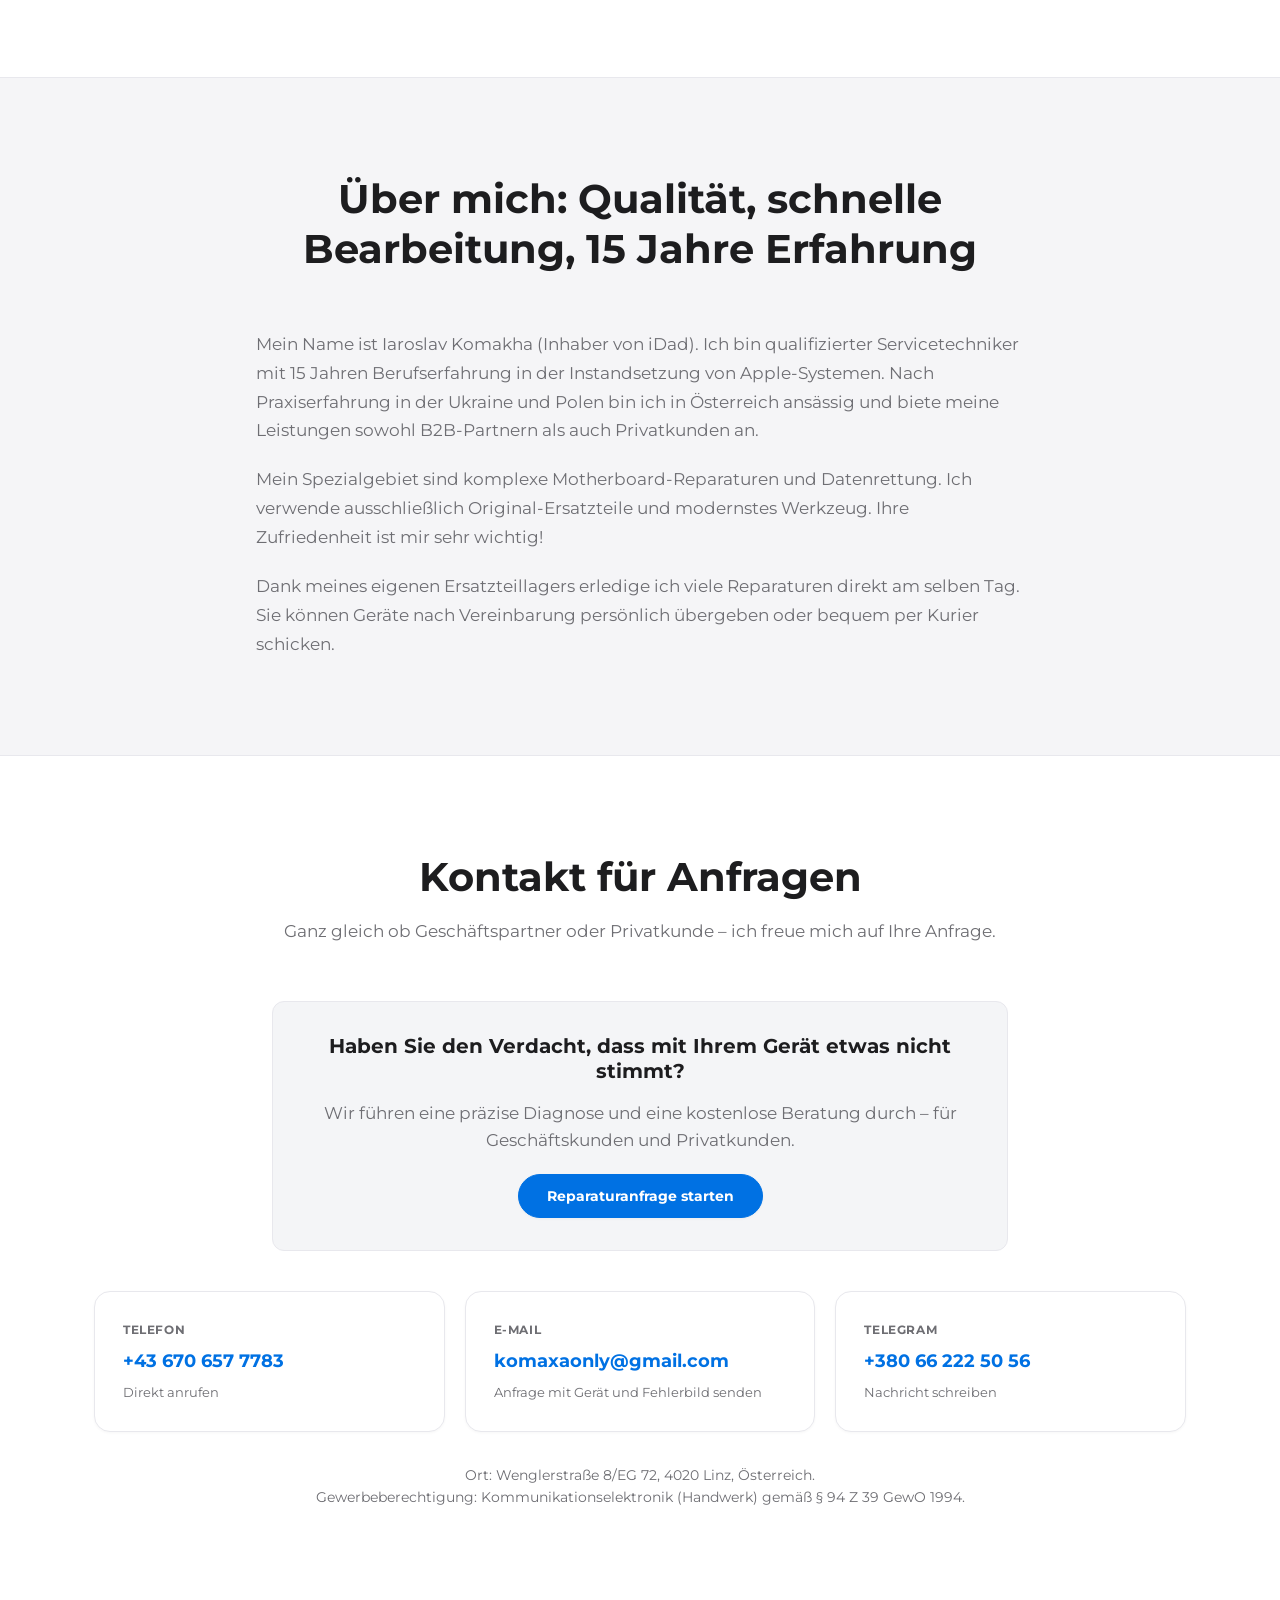
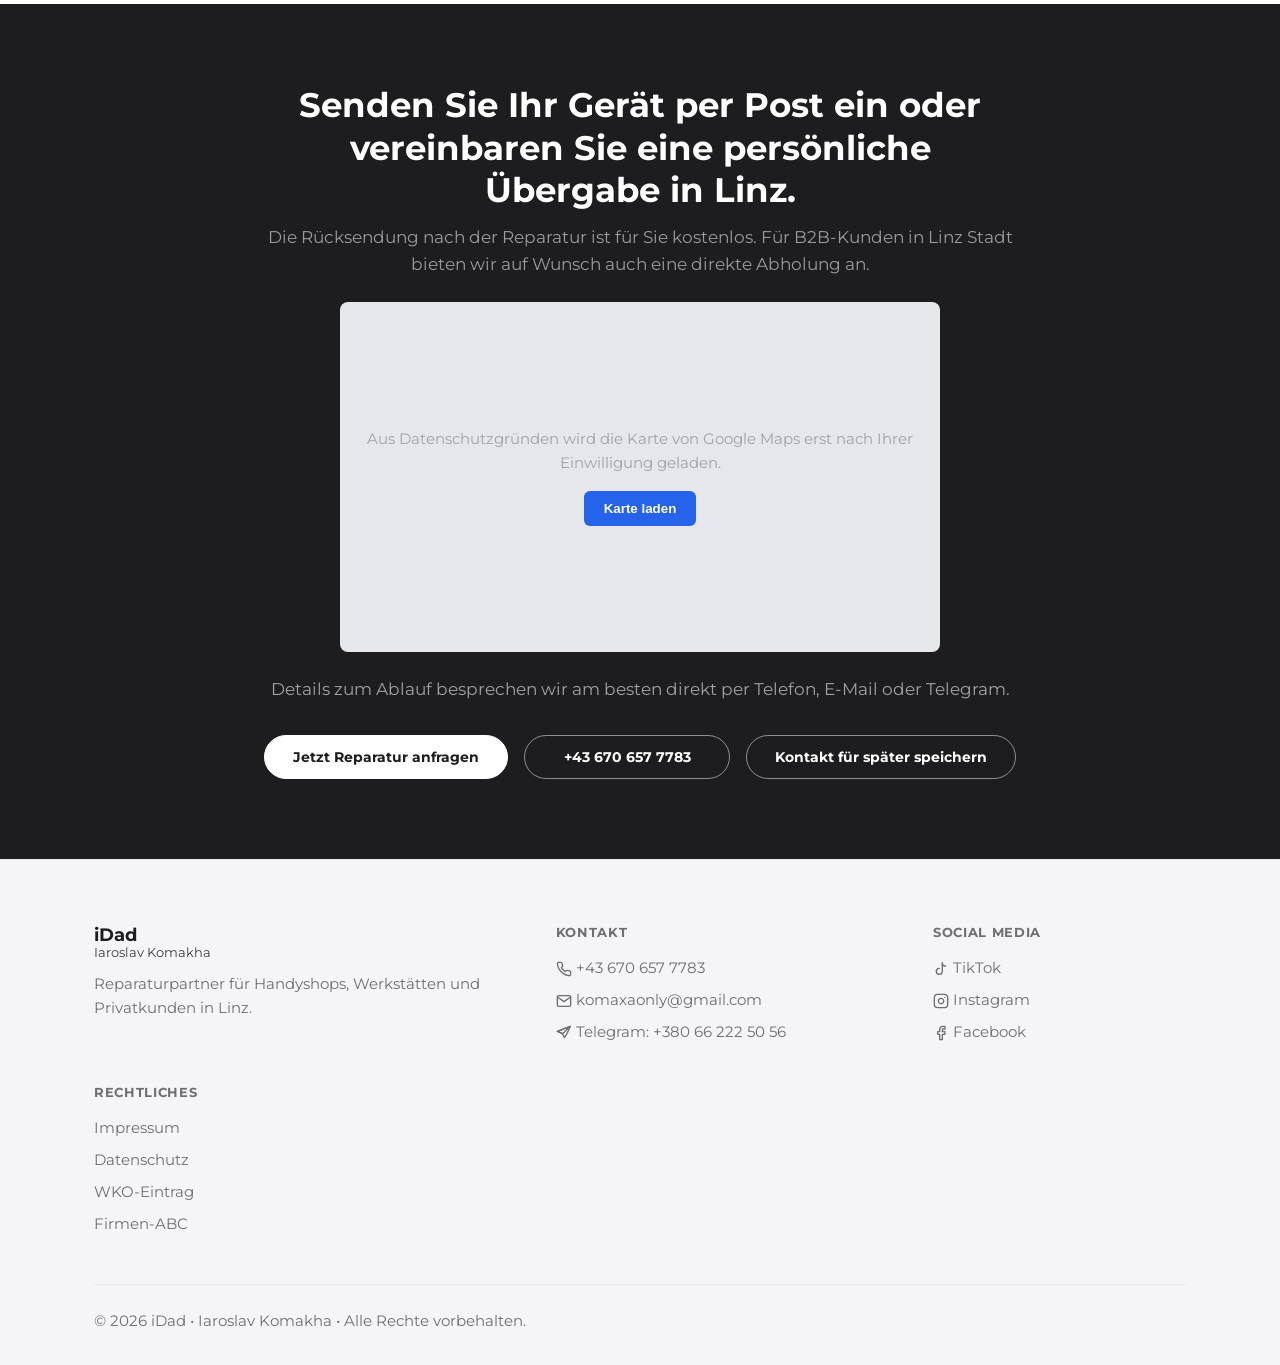
==== commit dc51590f: "Add files via upload" ====
--- a/index.html
+++ b/index.html
@@ -205,19 +205,16 @@
                 <div class="header-nav-row">
                     <button class="nav-toggle" type="button" aria-expanded="false" aria-controls="site-nav">Menü</button>
                     <nav class="site-nav" id="site-nav" aria-label="Hauptnavigation">
-                        <ul>
-                            <li><a href="#kooperation">Kooperation</a></li>
-                            <li><a href="#leistungen">Leistungen</a></li>
-                            <li><a href="#vorteile">Vorteile</a></li>
-                            <li><a href="#ausruestung">Ausrüstung</a></li>
-                            <li><a href="#ueber-mich">Über mich</a></li>
-                            <li><a href="#kontakt">Kontakt</a></li>
-                        </ul>
-                    </nav>
-                    <a class="header-contact" href="tel:+436706577783">
-                        <span class="label">Direkt anrufen</span>
-                        <span class="value">+43&nbsp;670&nbsp;657&nbsp;7783</span>
-                    </a>
+						<ul>
+							<li><a href="#kooperation">Kooperation</a></li>
+							<li><a href="#leistungen">Leistungen</a></li>
+							<li><a href="#vorteile">Vorteile</a></li>
+							<li><a href="#ausruestung">Ausrüstung</a></li>
+							<li><a href="#ueber-mich">Über mich</a></li>
+							<li><a href="#kontakt">Kontakt</a></li>
+							<li><a href="#adresse">Adresse</a></li>
+						</ul>
+					</nav>
                 </div>
             </div>
         </header>
@@ -256,11 +253,11 @@
                         <h3>Technik auf Bauteilebene</h3>
                         <p>Reparaturen direkt auf Mikroelektronik-Ebene. Komplexe Fehler, die woanders als unreparierbar gelten, werden hier gelöst.</p>
                     </li>
-                    <li>
-                        <span class="icon" aria-hidden="true"><svg><use href="#i-box"/></svg></span>
-                        <h3>Versand oder persönliche Übergabe</h3>
-                        <p>Senden Sie Ihr Gerät per Post oder Kurier ein, oder vereinbaren Sie eine direkte Übergabe in Linz. Die Adresse erhalten Sie auf Anfrage.</p>
-                    </li>
+					<li>
+						<span class="icon" aria-hidden="true"><svg><use href="#i-box"/></svg></span>
+						<h3>Versand, Abholung &amp; flexible Wünsche</h3>
+						<p>Kostenlose Rücksendung nach der Reparatur. Für B2B-Kunden in Linz Stadt bieten wir auf Wunsch einen direkten Abholservice an. Wir gehen individuell auf Ihre Anforderungen ein.</p>
+					</li>
                 </ul>
             </div>
         </section>
@@ -493,25 +490,28 @@
             </div>
         </dialog>
 
-        <section class="cta" aria-labelledby="cta-titel">
-            <div class="container">
-                <h2 id="cta-titel">Senden Sie Ihr Gerät per Post ein oder vereinbaren Sie eine persönliche Übergabe in Linz.</h2>
-                <div style="width: 100%; max-width: 600px; margin: 1.5rem auto;">
-                    <div id="maps-wrapper">
-                        <div class="maps-placeholder" id="maps-placeholder">
-                            <p>Aus Datenschutzgründen wird die Karte von Google Maps erst nach Ihrer Einwilligung geladen.</p>
-                            <button type="button" id="load-maps-btn">Karte laden</button>
-                        </div>
-                    </div>
-                </div>
-                <p>Details zum Ablauf besprechen wir am besten direkt per Telefon, E-Mail oder Telegram.</p>
-                <div class="btn-row">
-                    <button type="button" class="btn btn--light open-form-modal-btn">Jetzt Reparatur anfragen</button>
-                    <a class="btn btn--outline-light" href="tel:+436706577783">+43&nbsp;670&nbsp;657&nbsp;7783</a>
-                    <a class="btn btn--outline-light" href="reparaturpartner.vcf" download>Kontakt für später speichern</a>
-                </div>
-            </div>
-        </section>
+		<section id="adresse" class="cta" aria-labelledby="cta-titel">
+			<div class="container">
+				<h2 id="cta-titel">Senden Sie Ihr Gerät per Post ein oder vereinbaren Sie eine persönliche Übergabe in Linz.</h2>
+				<p style="margin-top: 0.75rem; font-size: 1.05rem; opacity: 0.95;">
+					Die Rücksendung nach der Reparatur ist für Sie kostenlos. Für B2B-Kunden in Linz Stadt bieten wir auf Wunsch auch eine direkte Abholung an.
+				</p>
+				<div style="width: 100%; max-width: 600px; margin: 1.5rem auto;">
+					<div id="maps-wrapper">
+						<div class="maps-placeholder" id="maps-placeholder">
+							<p>Aus Datenschutzgründen wird die Karte von Google Maps erst nach Ihrer Einwilligung geladen.</p>
+							<button type="button" id="load-maps-btn">Karte laden</button>
+						</div>
+					</div>
+				</div>
+				<p>Details zum Ablauf besprechen wir am besten direkt per Telefon, E-Mail oder Telegram.</p>
+				<div class="btn-row">
+					<button type="button" class="btn btn--light open-form-modal-btn">Jetzt Reparatur anfragen</button>
+					<a class="btn btn--outline-light" href="tel:+436706577783">+43&nbsp;670&nbsp;657&nbsp;7783</a>
+					<a class="btn btn--outline-light" href="reparaturpartner.vcf" download>Kontakt für später speichern</a>
+				</div>
+			</div>
+		</section>
     </main>
 
     <footer class="site-footer">
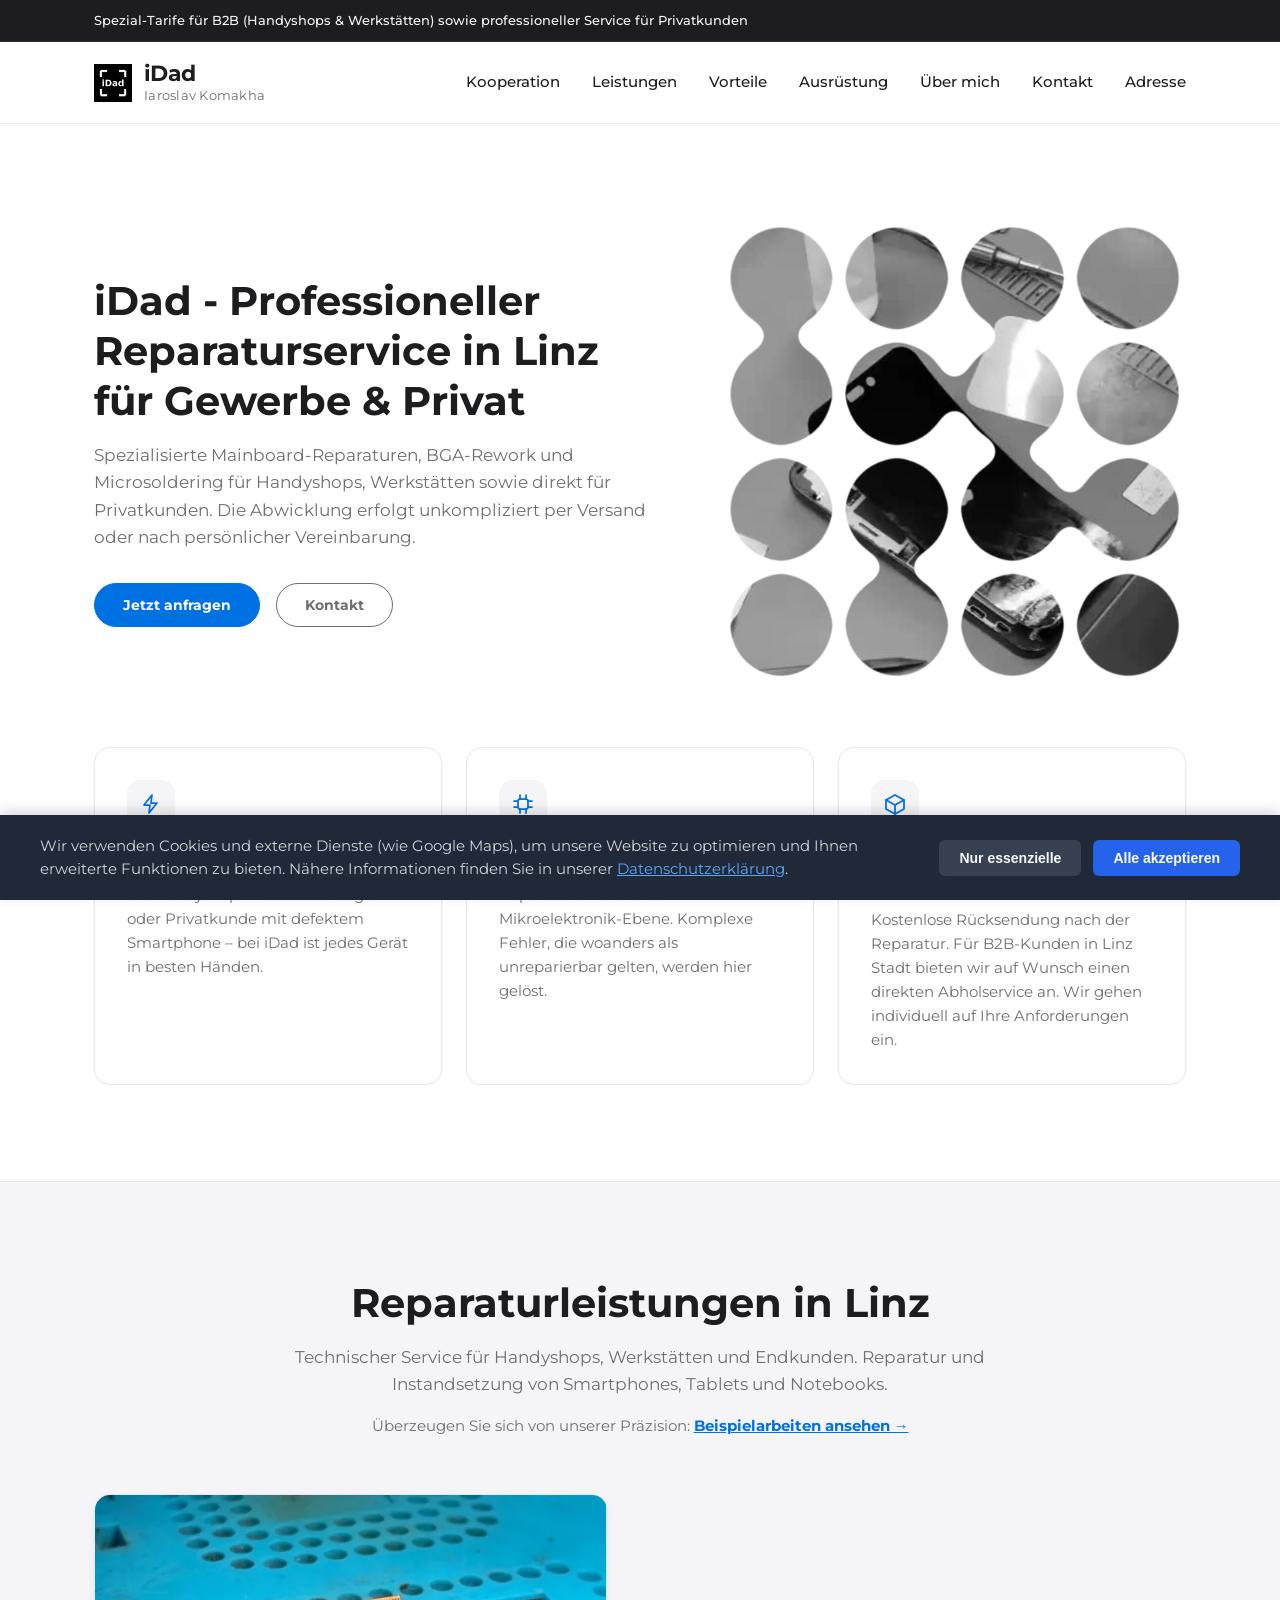
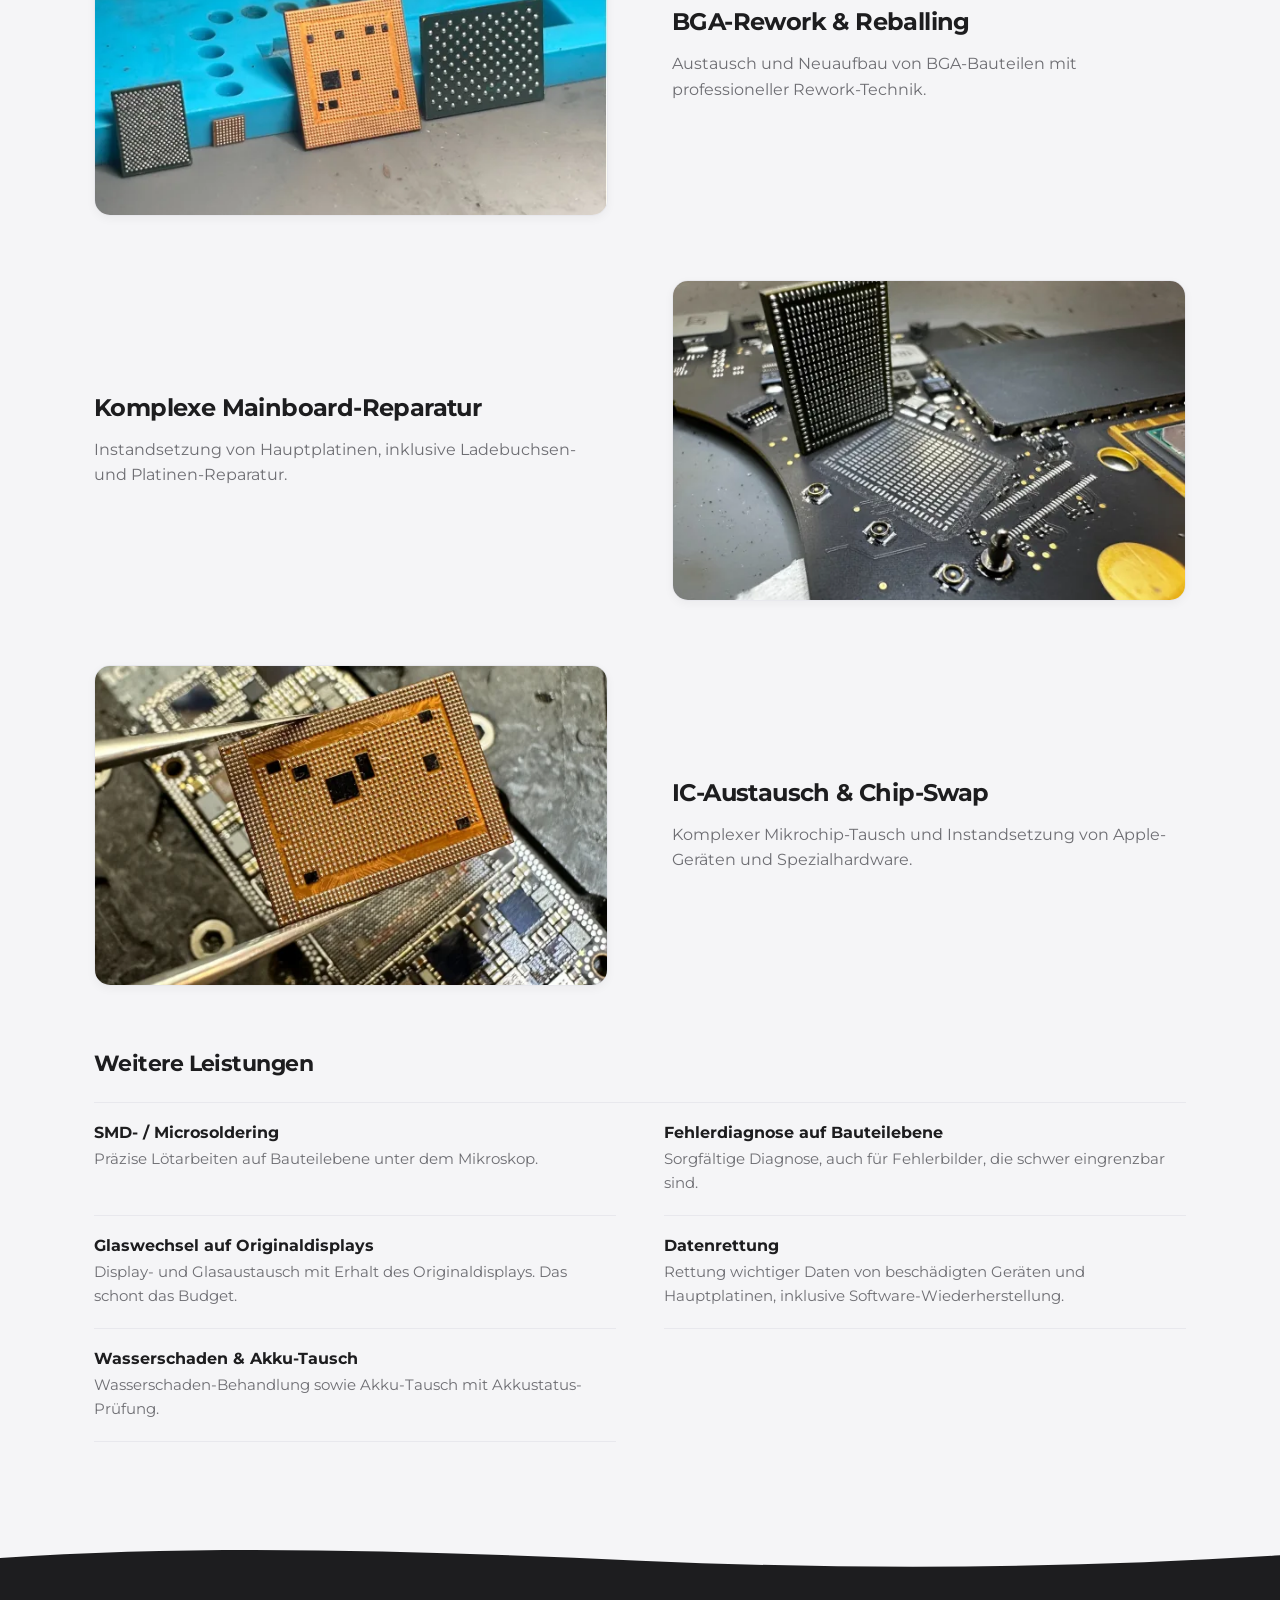
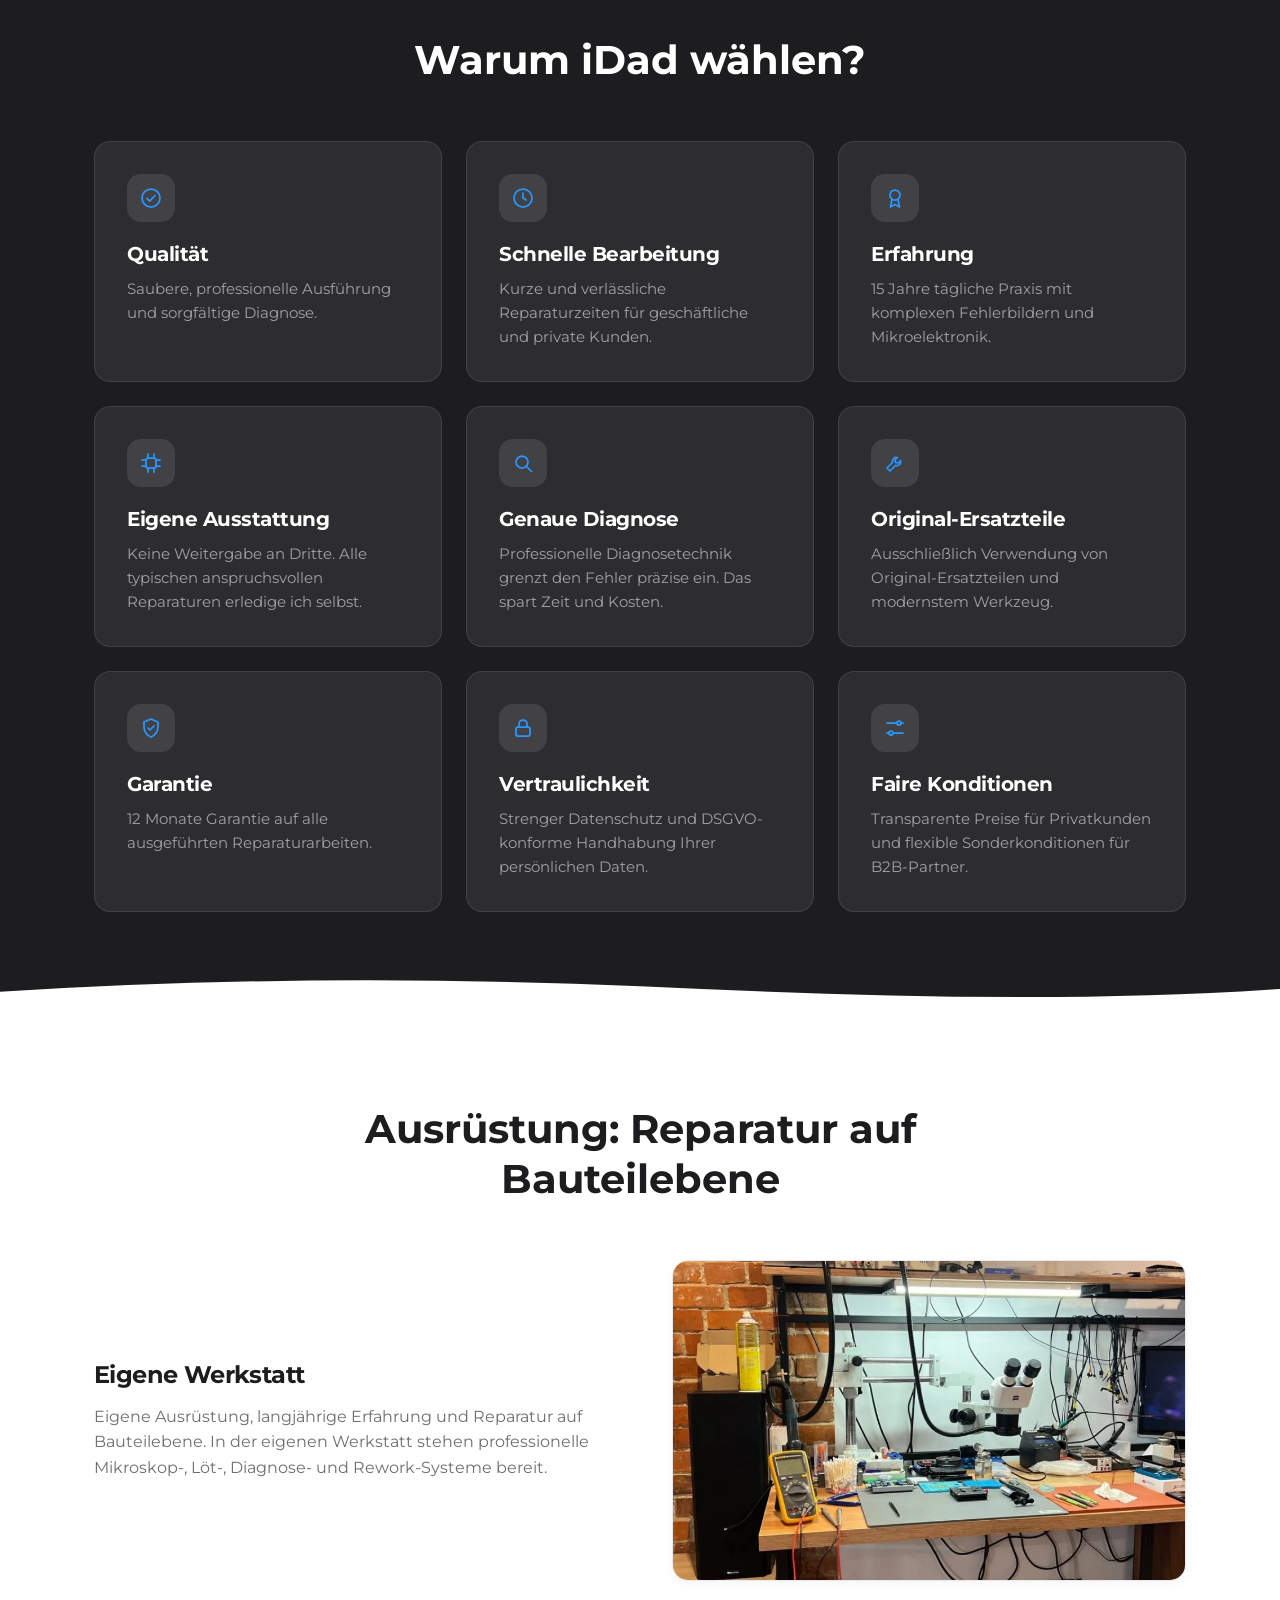
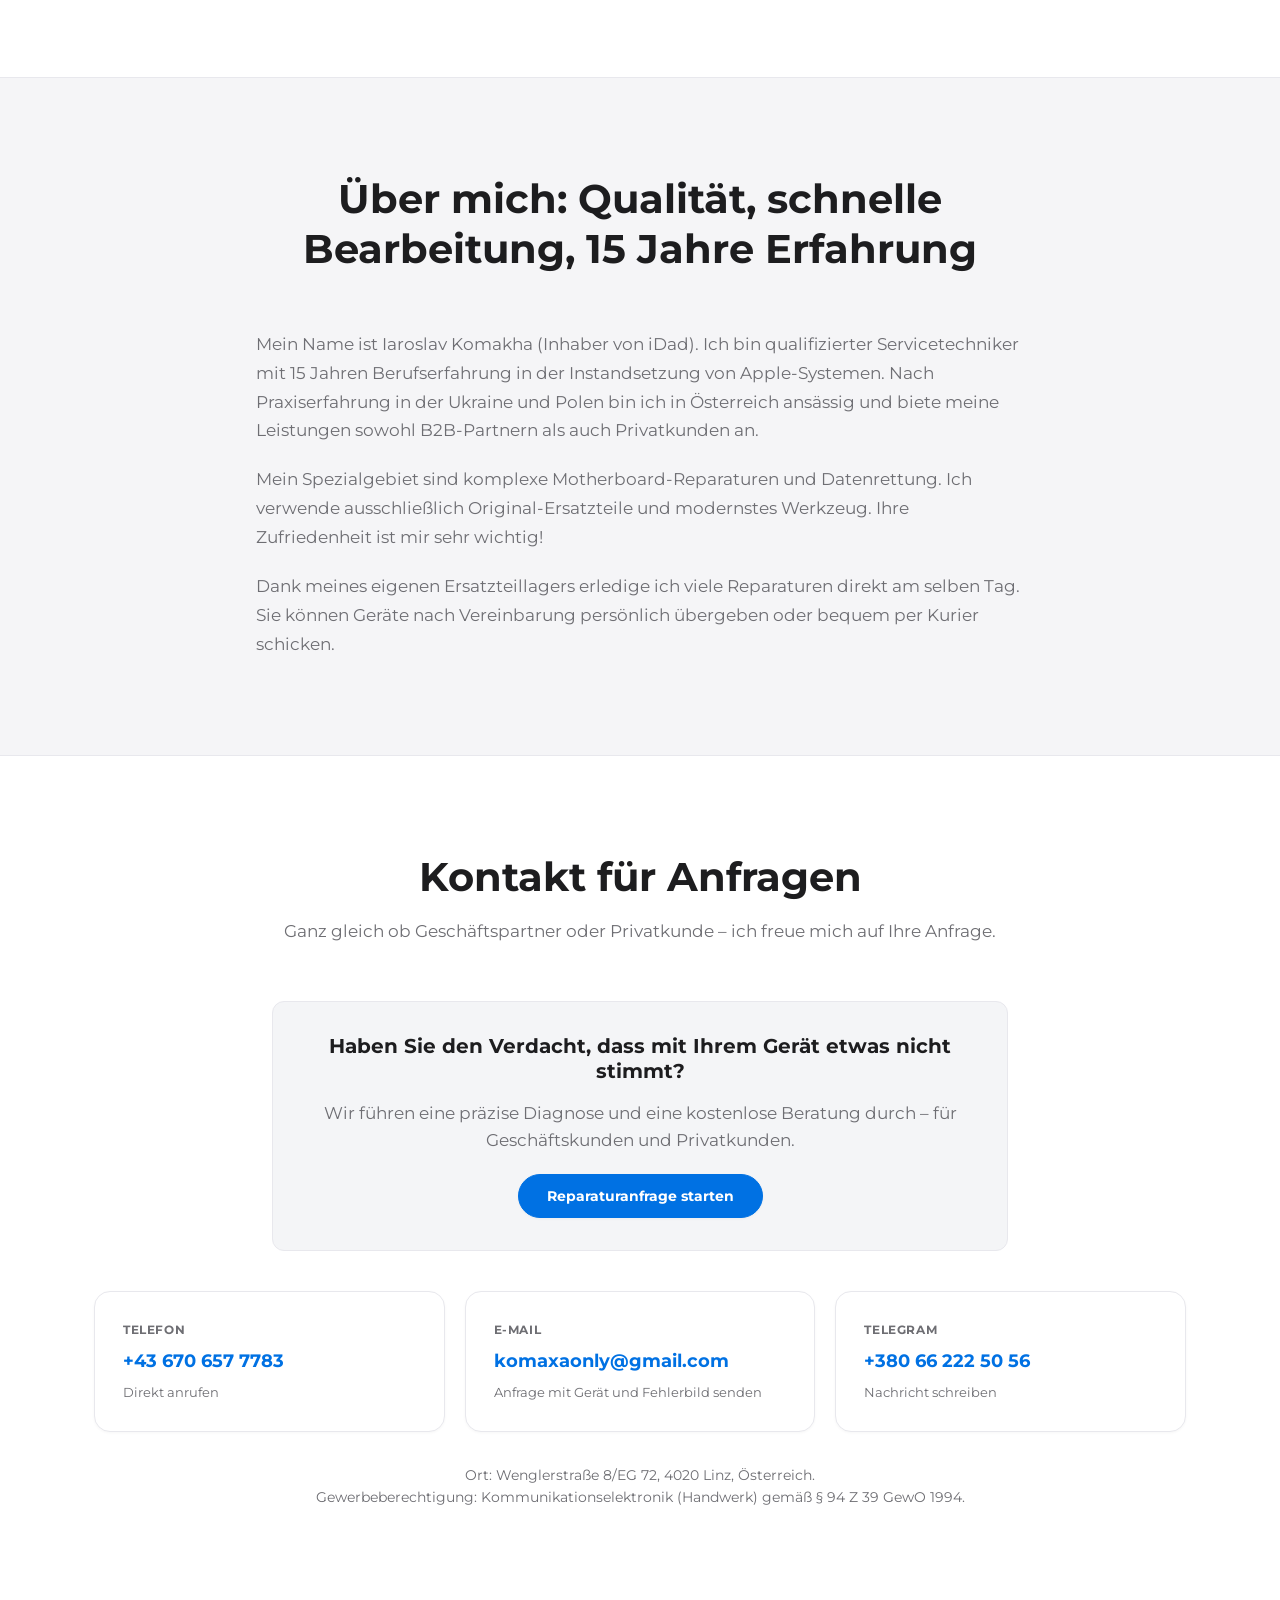
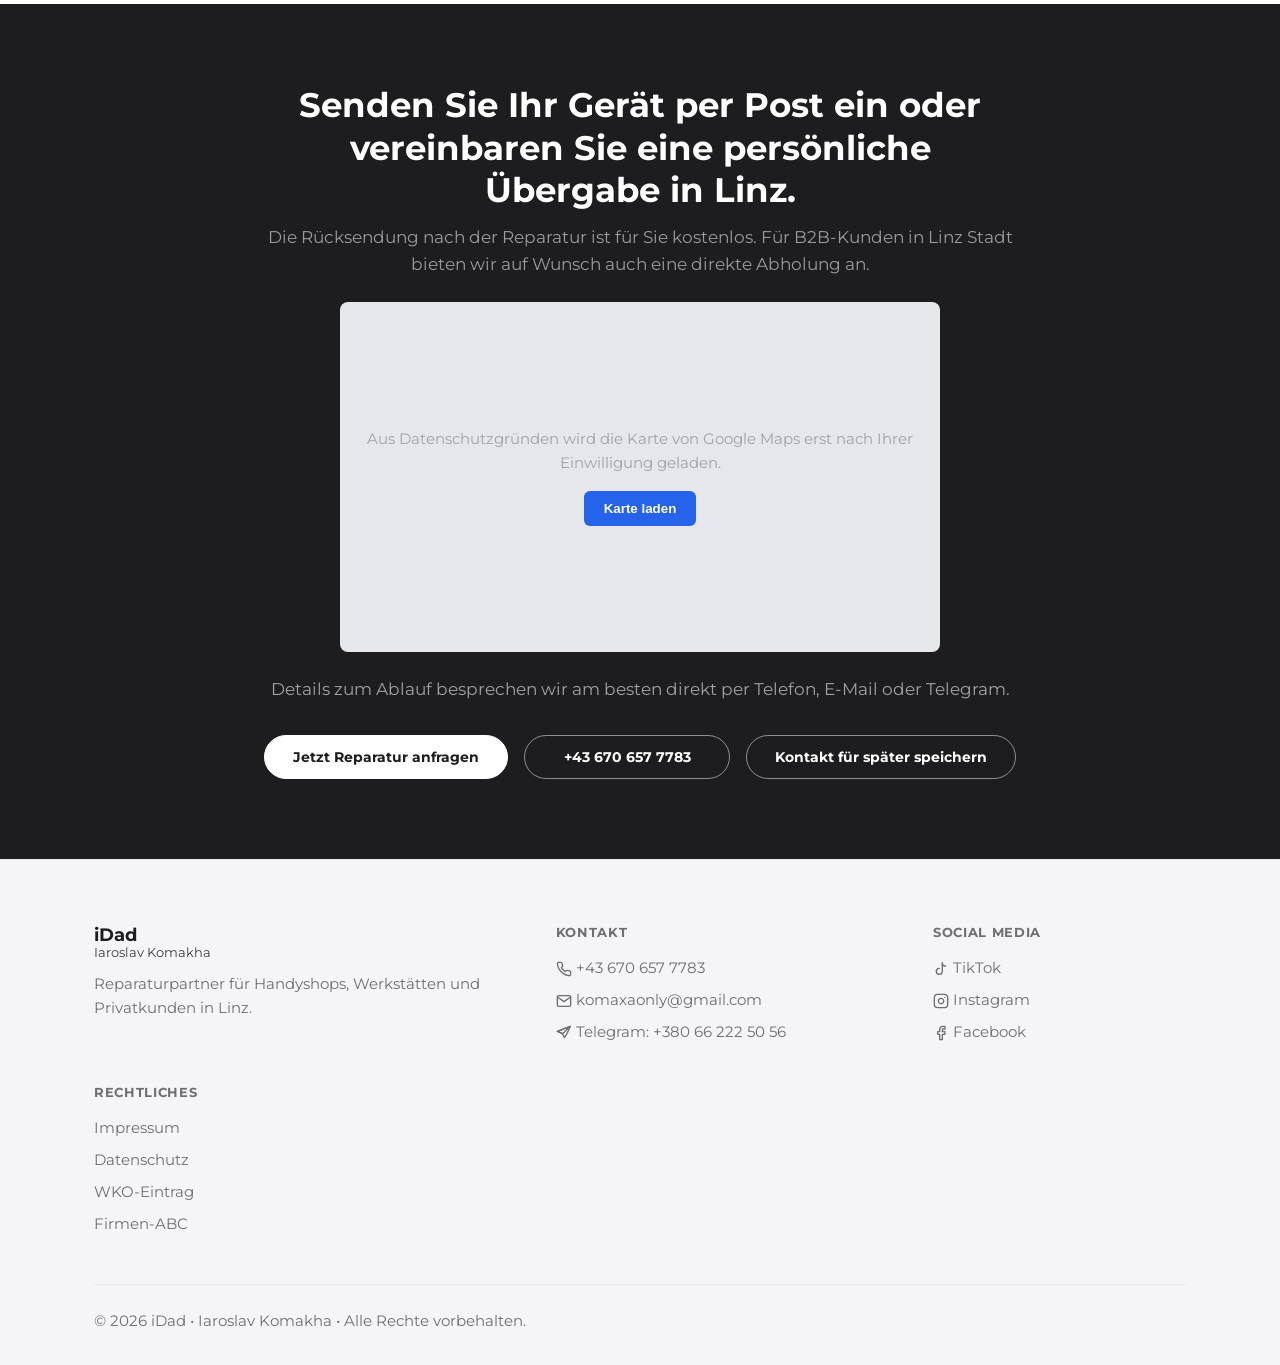
==== commit d83707c8: "Remove 'Jetzt anfragen' link from index.html Removed the 'Jetzt anfragen' link from the B2B & Privat" ====
--- a/index.html
+++ b/index.html
@@ -246,7 +246,6 @@
                         <span class="icon" aria-hidden="true"><svg><use href="#i-bolt"/></svg></span>
                         <h3>Für B2B &amp; Privatkunden</h3>
                         <p>Ob Handyshop mit Großaufträgen oder Privatkunde mit defektem Smartphone – bei iDad ist jedes Gerät in besten Händen.</p>
-                        <a class="more open-form-modal-btn" href="#anfrage" style="cursor: pointer;">Jetzt anfragen</a>
                     </li>
                     <li>
                         <span class="icon" aria-hidden="true"><svg><use href="#i-chip"/></svg></span>
@@ -633,4 +632,4 @@
         });
     </script>
 </body>
-</html>+</html>
